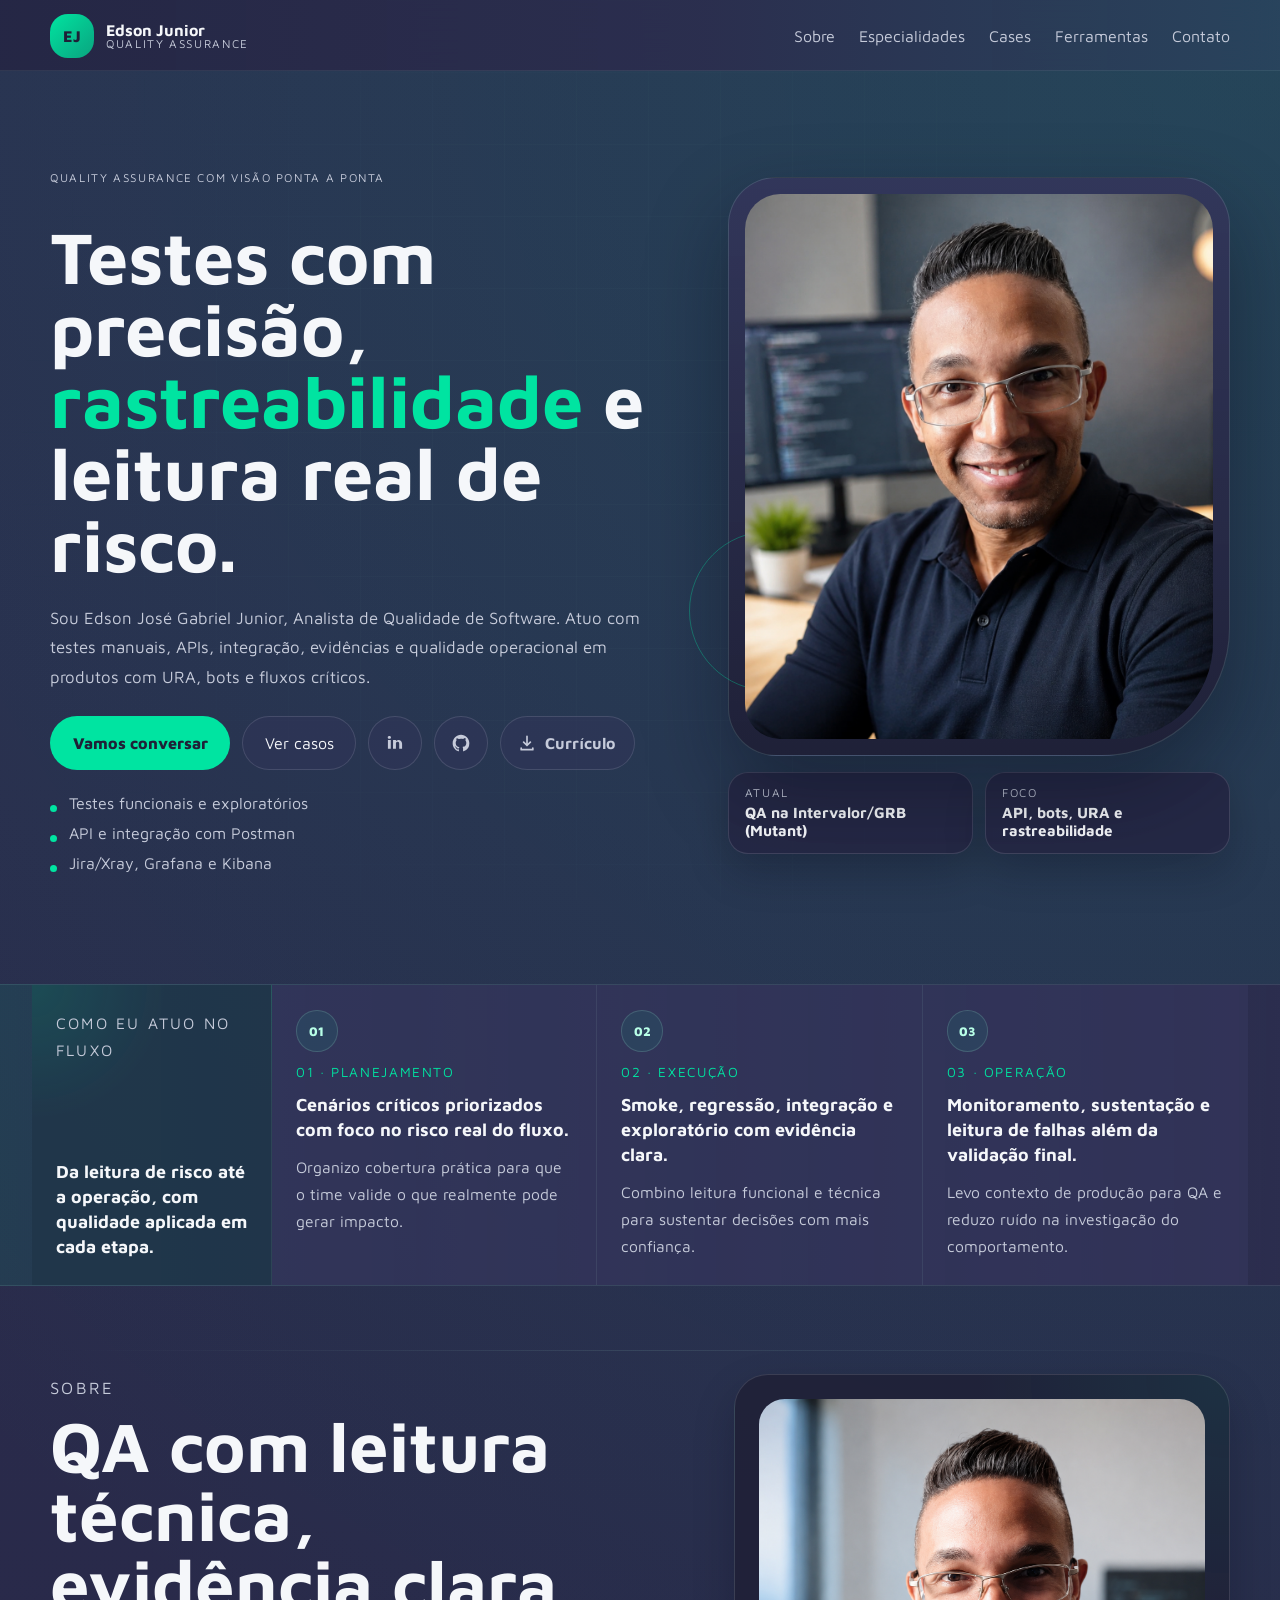
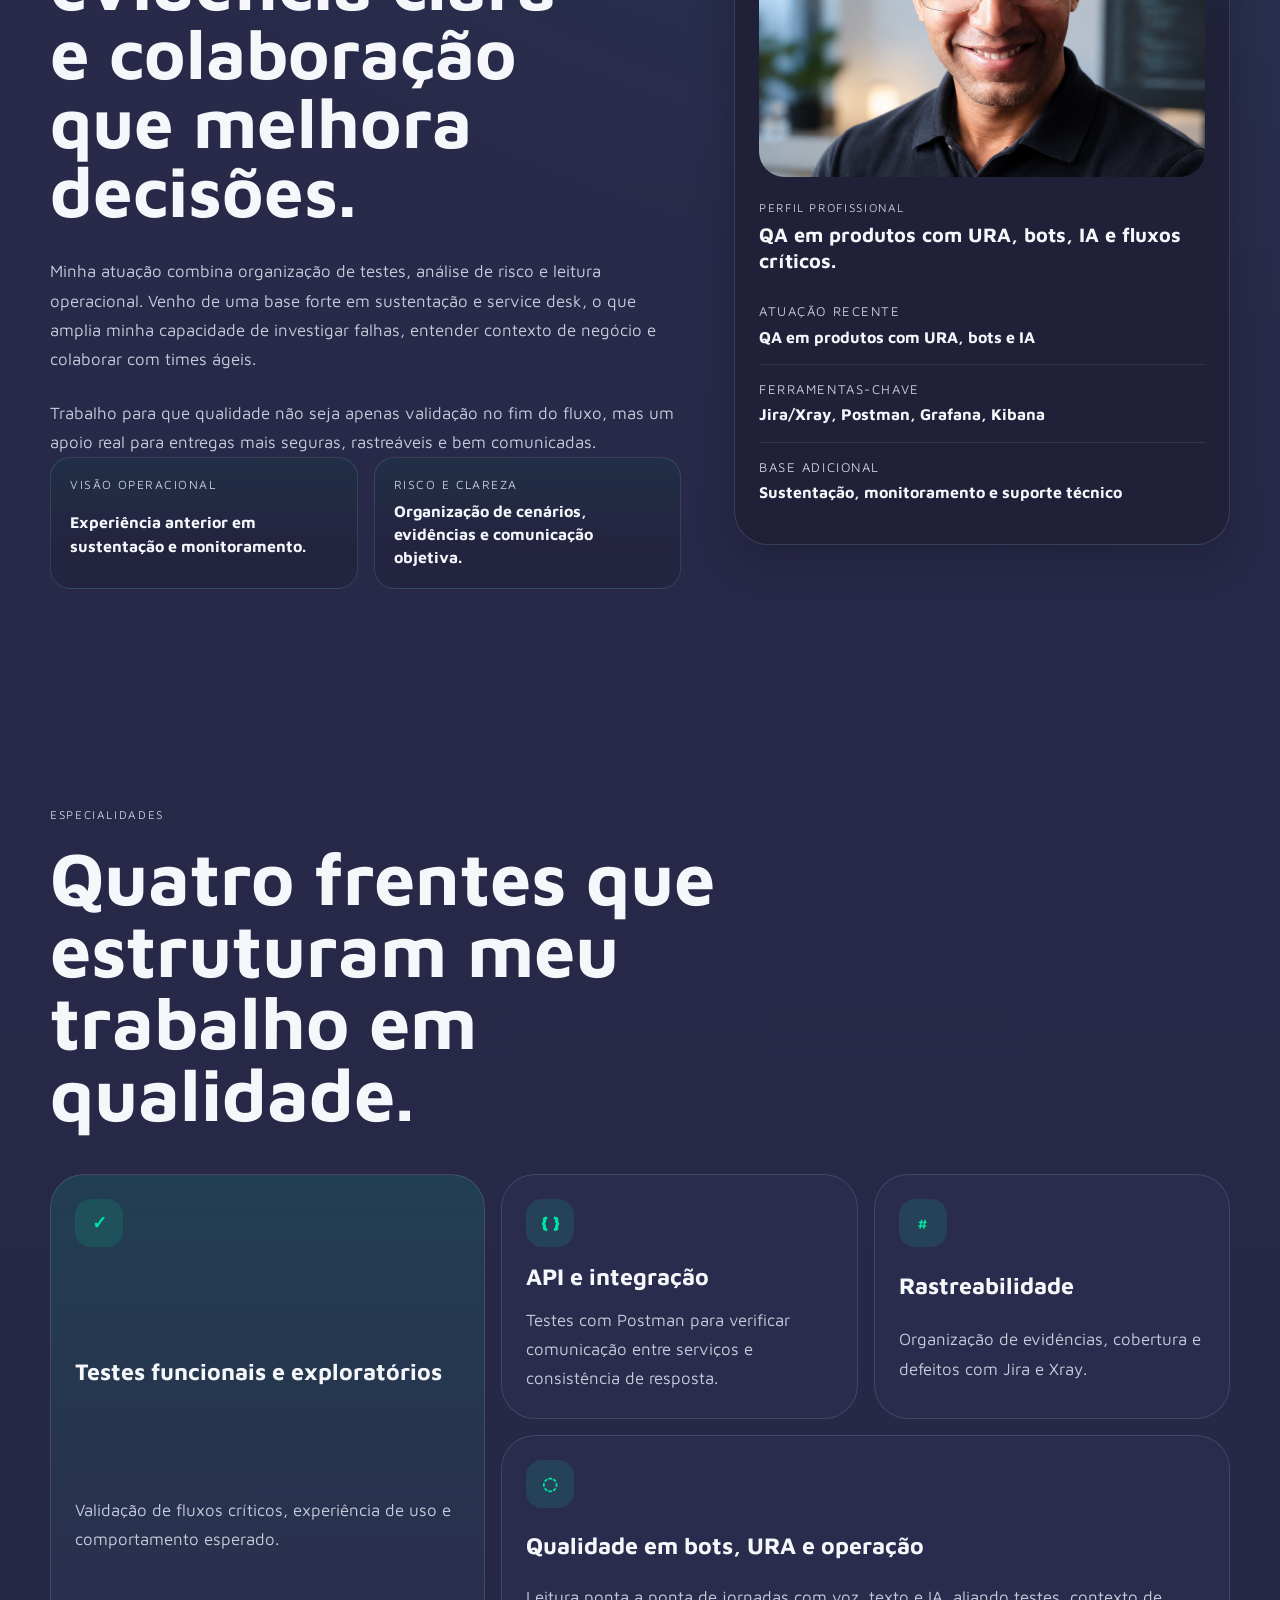
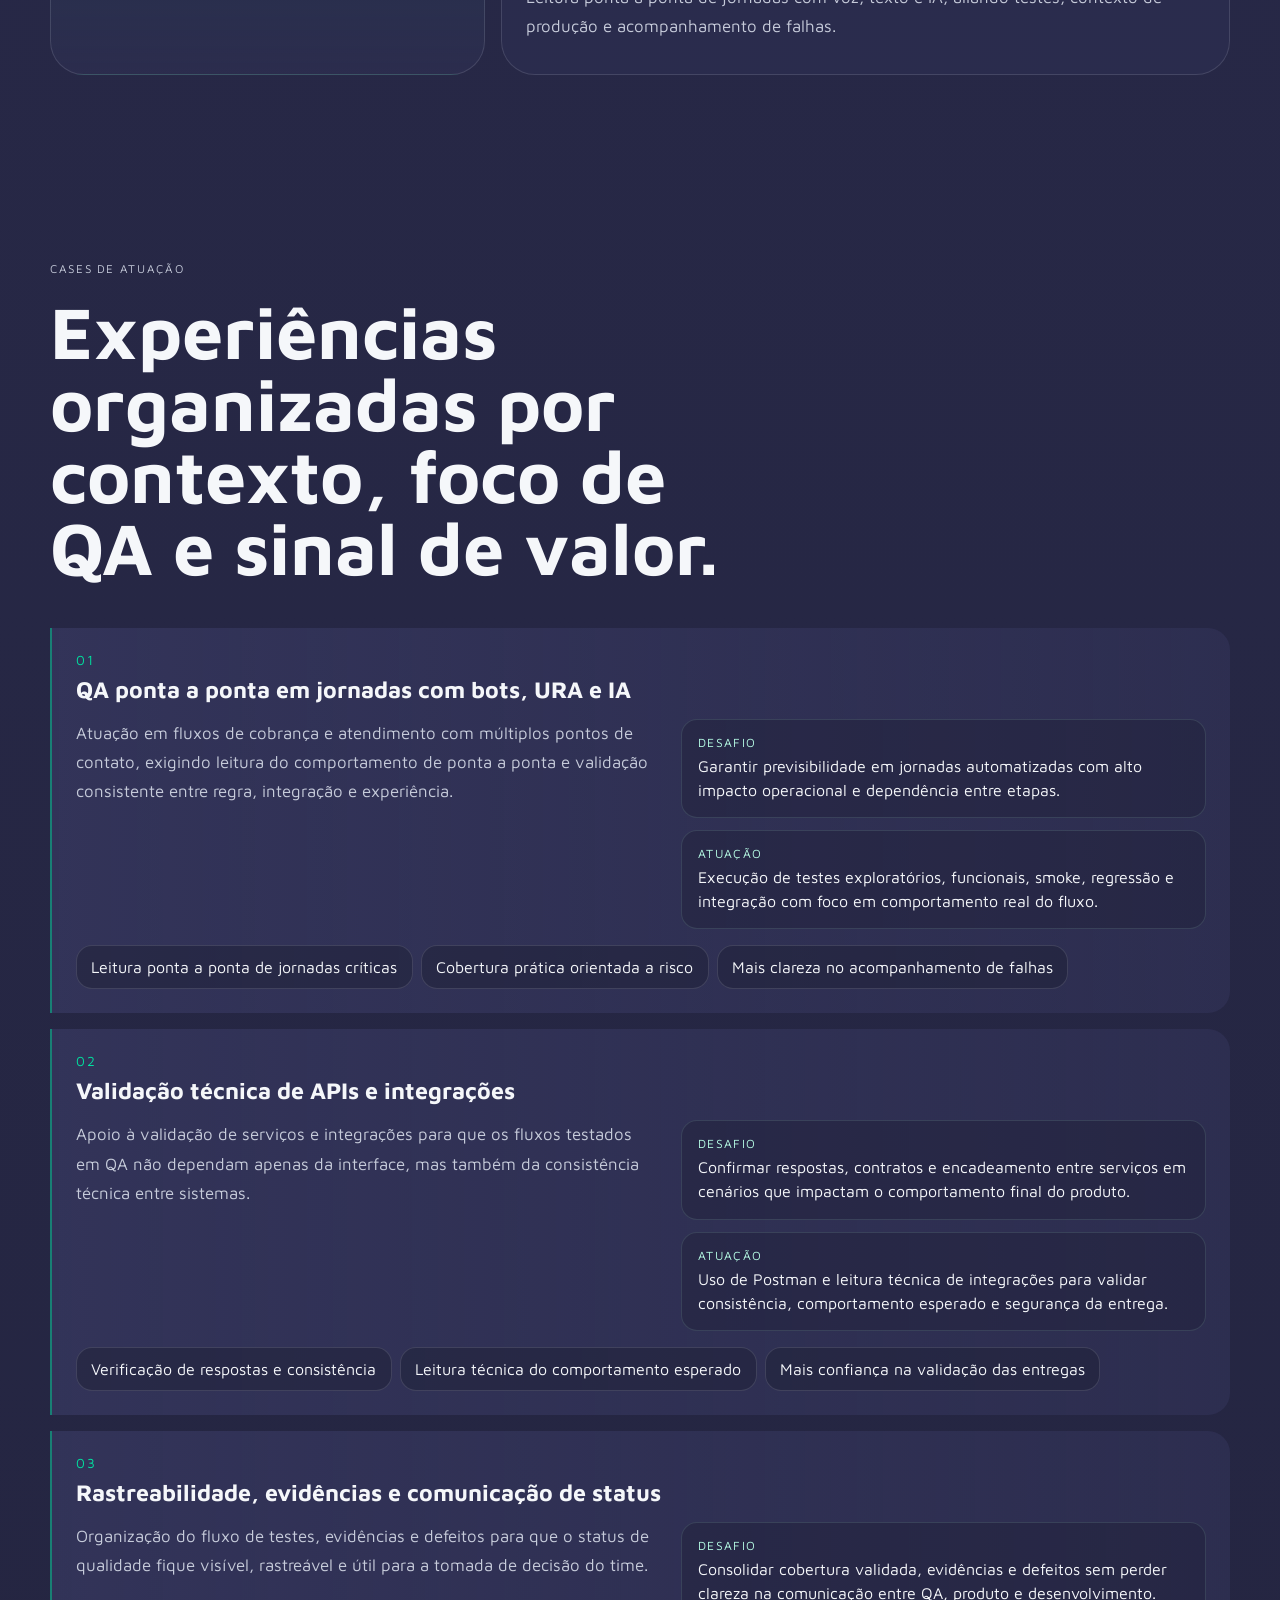
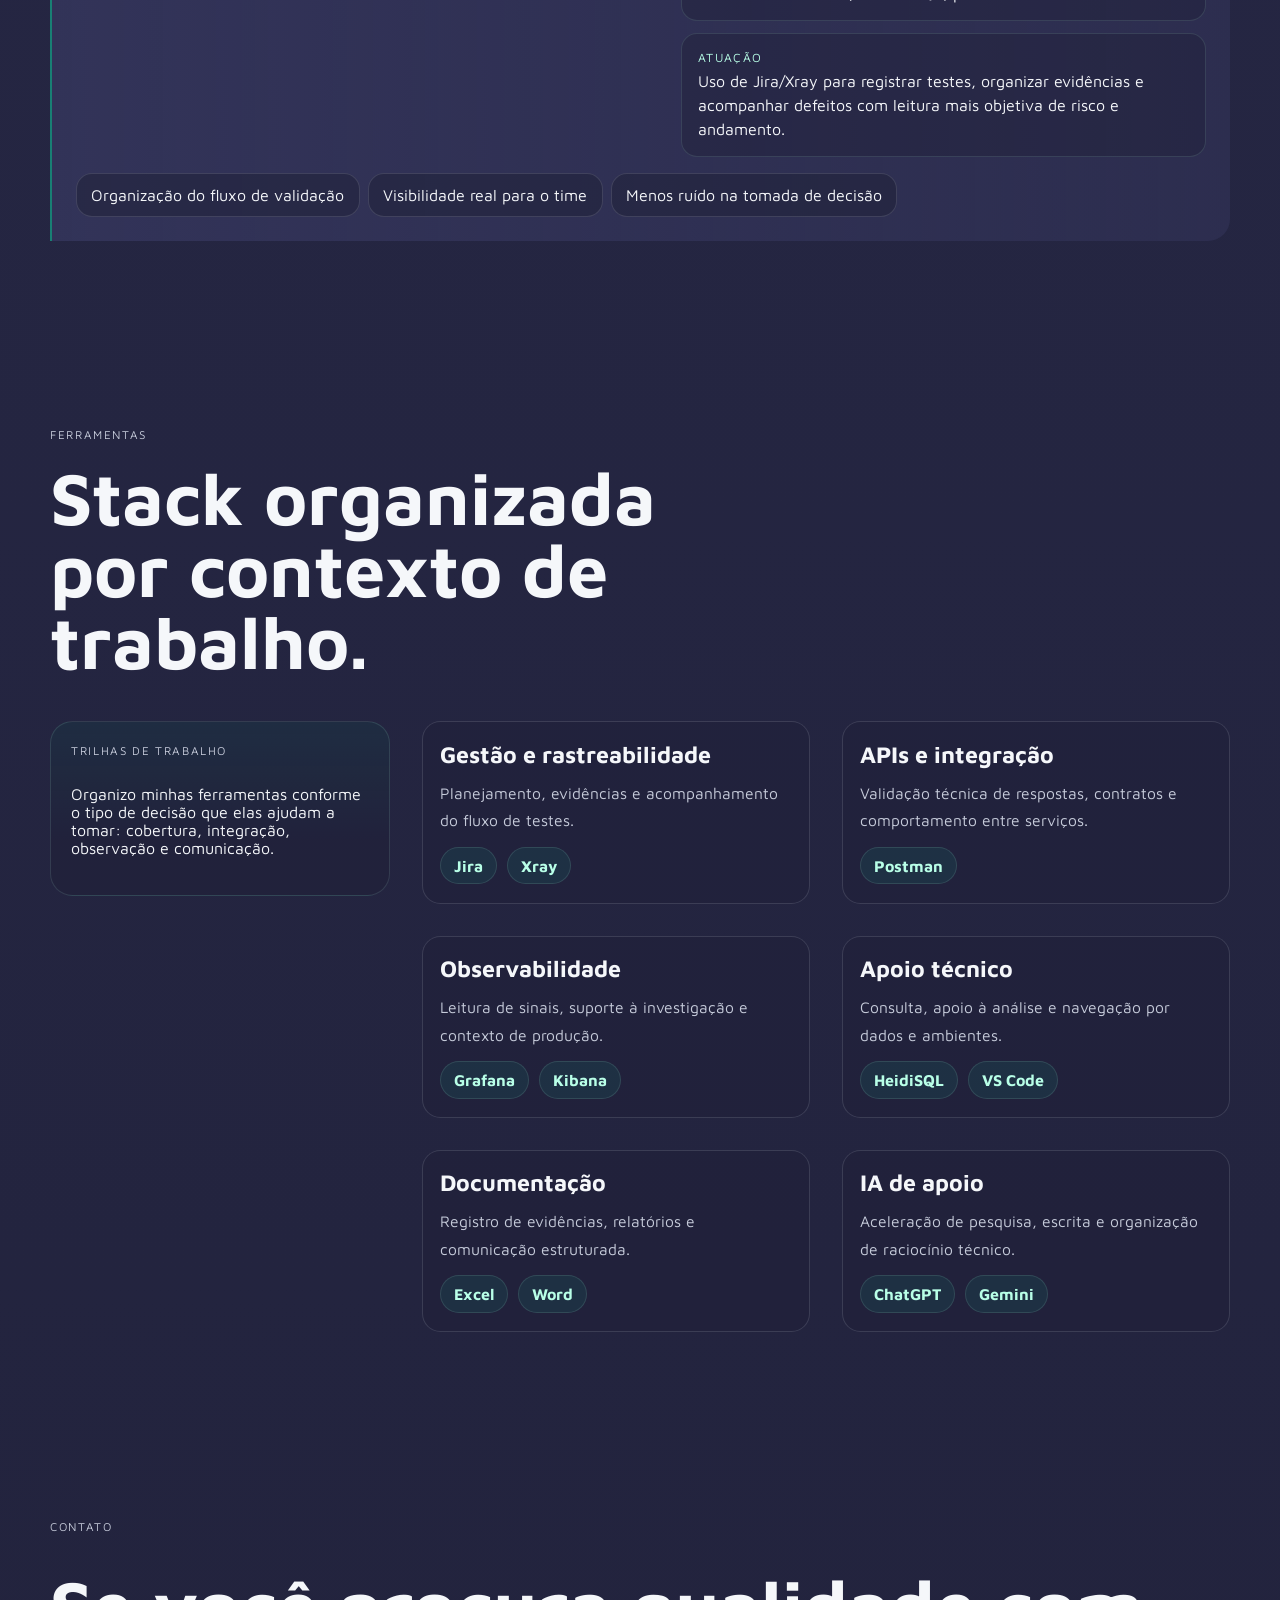
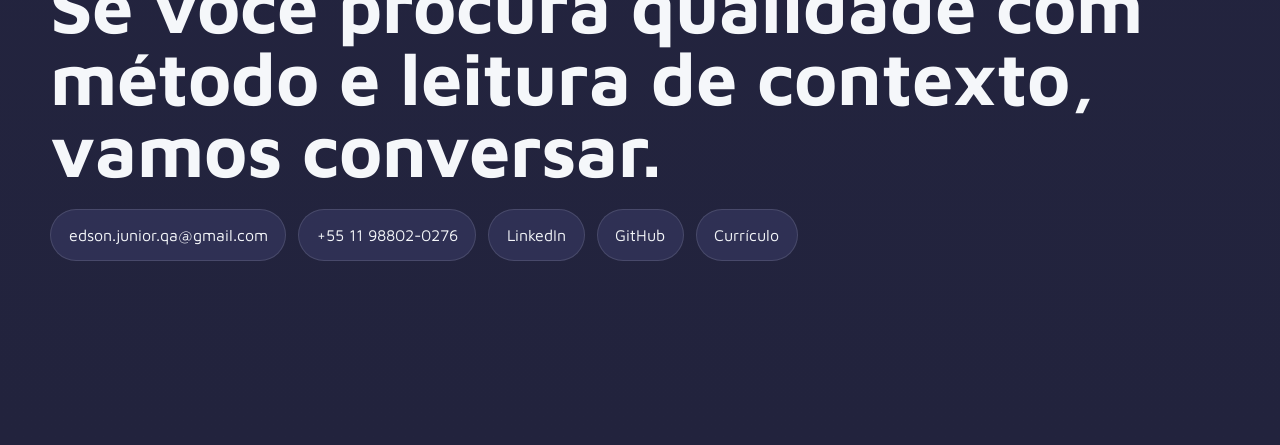
==== frontend/index.html @ 52fe44be "refactor(proof-strip): make workflow band full width" ====
<!DOCTYPE html>
<html lang="pt-BR">
  <head>
    <meta charset="UTF-8" />
    <meta name="viewport" content="width=device-width, initial-scale=1.0" />
    <meta
      name="description"
      content="Portfólio de Edson José Gabriel Junior, Analista de Qualidade de Software com foco em testes ponta a ponta, APIs, rastreabilidade e qualidade operacional."
    />
    <title>Edson Junior | QA Portfolio</title>
    <link rel="preconnect" href="https://fonts.googleapis.com" />
    <link rel="preconnect" href="https://fonts.gstatic.com" crossorigin />
    <link
      href="https://fonts.googleapis.com/css2?family=Maven+Pro:wght@400;500;600;700;800&display=swap"
      rel="stylesheet"
    />
    <link rel="stylesheet" href="./assets/styles/tokens.css" />
    <link rel="stylesheet" href="./assets/styles/base.css" />
    <link rel="stylesheet" href="./assets/styles/sections.css" />
    <script defer src="./assets/js/main.js"></script>
  </head>
  <body>
    <a class="skip-link" href="#main-content">Pular para o conteúdo</a>
    <div class="page-shell">
      <header class="site-header">
        <div class="site-header__inner">
          <a class="brand" href="#inicio" aria-label="Ir para o início">
            <span class="brand__mark">EJ</span>
            <span class="brand__text">
              <strong>Edson Junior</strong>
              <small>Quality Assurance</small>
            </span>
          </a>

          <button
            class="menu-toggle"
            type="button"
            aria-expanded="false"
            aria-controls="site-nav"
          >
            Menu
          </button>

          <nav class="site-nav" id="site-nav" aria-label="Principal">
            <a href="#sobre">Sobre</a>
            <a href="#especialidades">Especialidades</a>
            <a href="#cases">Cases</a>
            <a href="#ferramentas">Ferramentas</a>
            <a href="#contato">Contato</a>
          </nav>
        </div>
      </header>

      <main id="main-content" tabindex="-1">
        <section class="hero section" id="inicio">
          <div class="hero__copy reveal">
            <p class="eyebrow">Quality assurance com visão ponta a ponta</p>
            <h1>
              Testes com precisão,
              <span>rastreabilidade</span>
              e leitura real de risco.
            </h1>
            <p class="hero__summary">
              Sou Edson José Gabriel Junior, Analista de Qualidade de Software.
              Atuo com testes manuais, APIs, integração, evidências e qualidade
              operacional em produtos com URA, bots e fluxos críticos.
            </p>

            <div class="hero__actions">
              <a
                class="button button--primary"
                href="https://wa.me/5511988020276?text=Ol%C3%A1%2C%20Edson.%20Vi%20seu%20portf%C3%B3lio%20e%20gostaria%20de%20conversar."
                target="_blank"
                rel="noreferrer"
              >
                Vamos conversar
              </a>
              <a class="button button--ghost" href="#cases">Ver casos</a>
              <a
                class="icon-link"
                href="https://www.linkedin.com/in/edyjunior/"
                target="_blank"
                rel="noreferrer"
                aria-label="Abrir LinkedIn"
              >
                <svg viewBox="0 0 24 24" aria-hidden="true">
                  <path
                    d="M6.94 8.5V19H3.5V8.5h3.44Zm.23-3.25c0 1-.75 1.75-1.95 1.75h-.02c-1.15 0-1.9-.75-1.9-1.75 0-1.02.77-1.75 1.95-1.75s1.9.73 1.92 1.75ZM20.5 12.58V19h-3.44v-6.02c0-1.52-.54-2.55-1.9-2.55-1.04 0-1.66.7-1.93 1.38-.1.24-.12.58-.12.92V19H9.67s.05-9.34 0-10.5h3.44v1.49c.46-.7 1.28-1.69 3.12-1.69 2.28 0 4.27 1.49 4.27 4.68Z"
                    fill="currentColor"
                  />
                </svg>
              </a>
              <a
                class="icon-link"
                href="https://github.com/projetos-junior"
                target="_blank"
                rel="noreferrer"
                aria-label="Abrir GitHub"
              >
                <svg viewBox="0 0 24 24" aria-hidden="true">
                  <path
                    d="M12 2C6.48 2 2 6.59 2 12.26c0 4.53 2.87 8.38 6.84 9.73.5.1.68-.22.68-.49 0-.24-.01-1.03-.01-1.87-2.78.62-3.37-1.21-3.37-1.21-.45-1.2-1.11-1.52-1.11-1.52-.91-.64.07-.62.07-.62 1 .08 1.53 1.06 1.53 1.06.9 1.57 2.35 1.12 2.92.86.09-.67.35-1.12.64-1.38-2.22-.26-4.56-1.14-4.56-5.09 0-1.13.39-2.05 1.03-2.78-.1-.26-.45-1.31.1-2.73 0 0 .84-.28 2.75 1.06A9.3 9.3 0 0 1 12 6.84c.85 0 1.7.12 2.5.35 1.9-1.34 2.74-1.06 2.74-1.06.56 1.42.21 2.47.1 2.73.64.73 1.03 1.65 1.03 2.78 0 3.96-2.34 4.83-4.57 5.08.36.32.68.95.68 1.92 0 1.39-.01 2.5-.01 2.84 0 .27.18.59.69.49A10.05 10.05 0 0 0 22 12.26C22 6.59 17.52 2 12 2Z"
                    fill="currentColor"
                  />
                </svg>
              </a>
              <a
                class="icon-link icon-link--labelled"
                href="./assets/docs/cv-edson-junior-qa.pdf"
                download="cv-edson-junior-qa.pdf"
                aria-label="Baixar currículo em PDF"
              >
                <svg viewBox="0 0 24 24" aria-hidden="true">
                  <path
                    d="M12 3a1 1 0 0 1 1 1v8.59l2.3-2.29a1 1 0 1 1 1.4 1.41l-4 4a1 1 0 0 1-1.4 0l-4-4a1 1 0 1 1 1.4-1.41L11 12.59V4a1 1 0 0 1 1-1Zm-7 14a1 1 0 0 1 1 1v1h12v-1a1 1 0 1 1 2 0v2a1 1 0 0 1-1 1H5a1 1 0 0 1-1-1v-2a1 1 0 0 1 1-1Z"
                    fill="currentColor"
                  />
                </svg>
                <span>Currículo</span>
              </a>
            </div>

            <ul class="hero__signals" aria-label="Pontos fortes">
              <li>Testes funcionais e exploratórios</li>
              <li>API e integração com Postman</li>
              <li>Jira/Xray, Grafana e Kibana</li>
            </ul>
          </div>

          <div class="hero__visual reveal">
            <div class="portrait-frame">
              <div class="portrait-frame__halo"></div>
              <img
                src="./assets/images/foto2.png"
                alt="Foto de Edson Junior sorrindo, em ambiente profissional."
              />
            </div>

            <div class="hero__notes" aria-label="Contexto profissional">
              <div class="floating-note">
                <span class="note-label">Atual</span>
                <strong>QA na Intervalor/GRB (Mutant)</strong>
              </div>

              <div class="floating-note">
                <span class="note-label">Foco</span>
                <strong>API, bots, URA e rastreabilidade</strong>
              </div>
            </div>
          </div>
        </section>

        <section class="proof-strip section reveal" aria-label="Destaques rápidos">
          <div class="proof-strip__intro">
            <p class="eyebrow">Como eu atuo no fluxo</p>
            <strong>Da leitura de risco até a operação, com qualidade aplicada em cada etapa.</strong>
          </div>
          <article>
            <div class="proof-strip__badge" aria-hidden="true">01</div>
            <span>01 · Planejamento</span>
            <strong>Cenários críticos priorizados com foco no risco real do fluxo.</strong>
            <p>Organizo cobertura prática para que o time valide o que realmente pode gerar impacto.</p>
          </article>
          <article>
            <div class="proof-strip__badge" aria-hidden="true">02</div>
            <span>02 · Execução</span>
            <strong>Smoke, regressão, integração e exploratório com evidência clara.</strong>
            <p>Combino leitura funcional e técnica para sustentar decisões com mais confiança.</p>
          </article>
          <article>
            <div class="proof-strip__badge" aria-hidden="true">03</div>
            <span>03 · Operação</span>
            <strong>Monitoramento, sustentação e leitura de falhas além da validação final.</strong>
            <p>Levo contexto de produção para QA e reduzo ruído na investigação do comportamento.</p>
          </article>
        </section>

        <section class="about section" id="sobre">
          <div class="about__grid">
            <div class="section-heading about__heading reveal">
              <p class="eyebrow">Sobre</p>
              <h2>QA com leitura técnica, evidência clara e colaboração que melhora decisões.</h2>
            </div>

            <div class="about__content reveal">
              <article class="about__story">
                <p>
                  Minha atuação combina organização de testes, análise de risco
                  e leitura operacional. Venho de uma base forte em sustentação
                  e service desk, o que amplia minha capacidade de investigar
                  falhas, entender contexto de negócio e colaborar com times
                  ágeis.
                </p>
                <p>
                  Trabalho para que qualidade não seja apenas validação no fim
                  do fluxo, mas um apoio real para entregas mais seguras,
                  rastreáveis e bem comunicadas.
                </p>
              </article>

              <div class="about__highlights" aria-label="Diferenciais">
                <article>
                  <span>Visão operacional</span>
                  <strong>Experiência anterior em sustentação e monitoramento.</strong>
                </article>
                <article>
                  <span>Risco e clareza</span>
                  <strong>Organização de cenários, evidências e comunicação objetiva.</strong>
                </article>
              </div>
            </div>

            <aside class="about__panel reveal">
              <img
                src="./assets/images/foto1.png"
                alt="Retrato alternativo de Edson Junior em ambiente corporativo."
              />
              <div class="about__panel-intro">
                <span class="eyebrow">Perfil profissional</span>
                <strong>QA em produtos com URA, bots, IA e fluxos críticos.</strong>
              </div>
              <dl>
                <div>
                  <dt>Atuação recente</dt>
                  <dd>QA em produtos com URA, bots e IA</dd>
                </div>
                <div>
                  <dt>Ferramentas-chave</dt>
                  <dd>Jira/Xray, Postman, Grafana, Kibana</dd>
                </div>
                <div>
                  <dt>Base adicional</dt>
                  <dd>Sustentação, monitoramento e suporte técnico</dd>
                </div>
              </dl>
            </aside>
          </div>
        </section>

        <section class="specialties section" id="especialidades">
          <div class="section-heading reveal">
            <p class="eyebrow">Especialidades</p>
            <h2>Quatro frentes que estruturam meu trabalho em qualidade.</h2>
          </div>

          <div class="specialties__grid">
            <article class="specialty specialty--tall reveal">
              <div class="icon-badge" aria-hidden="true">✓</div>
              <h3>Testes funcionais e exploratórios</h3>
              <p>Validação de fluxos críticos, experiência de uso e comportamento esperado.</p>
            </article>

            <article class="specialty reveal">
              <div class="icon-badge" aria-hidden="true">{ }</div>
              <h3>API e integração</h3>
              <p>Testes com Postman para verificar comunicação entre serviços e consistência de resposta.</p>
            </article>

            <article class="specialty reveal">
              <div class="icon-badge" aria-hidden="true">#</div>
              <h3>Rastreabilidade</h3>
              <p>Organização de evidências, cobertura e defeitos com Jira e Xray.</p>
            </article>

            <article class="specialty specialty--wide reveal">
              <div class="icon-badge" aria-hidden="true">◌</div>
              <h3>Qualidade em bots, URA e operação</h3>
              <p>
                Leitura ponta a ponta de jornadas com voz, texto e IA, aliando
                testes, contexto de produção e acompanhamento de falhas.
              </p>
            </article>
          </div>
        </section>

        <section class="cases section" id="cases">
          <div class="section-heading reveal">
            <p class="eyebrow">Cases de atuação</p>
            <h2>Experiências organizadas por contexto, foco de QA e sinal de valor.</h2>
          </div>

          <div class="case-list">
            <article class="case-card reveal">
              <header>
                <span class="case-index">01</span>
                <h3>QA ponta a ponta em jornadas com bots, URA e IA</h3>
              </header>
              <div class="case-card__body">
                <p>
                  Atuação em fluxos de cobrança e atendimento com múltiplos pontos
                  de contato, exigindo leitura do comportamento de ponta a ponta
                  e validação consistente entre regra, integração e experiência.
                </p>
                <dl class="case-card__details">
                  <div>
                    <dt>Desafio</dt>
                    <dd>Garantir previsibilidade em jornadas automatizadas com alto impacto operacional e dependência entre etapas.</dd>
                  </div>
                  <div>
                    <dt>Atuação</dt>
                    <dd>Execução de testes exploratórios, funcionais, smoke, regressão e integração com foco em comportamento real do fluxo.</dd>
                  </div>
                </dl>
              </div>
              <ul>
                <li>Leitura ponta a ponta de jornadas críticas</li>
                <li>Cobertura prática orientada a risco</li>
                <li>Mais clareza no acompanhamento de falhas</li>
              </ul>
            </article>

            <article class="case-card reveal">
              <header>
                <span class="case-index">02</span>
                <h3>Validação técnica de APIs e integrações</h3>
              </header>
              <div class="case-card__body">
                <p>
                  Apoio à validação de serviços e integrações para que os fluxos
                  testados em QA não dependam apenas da interface, mas também da
                  consistência técnica entre sistemas.
                </p>
                <dl class="case-card__details">
                  <div>
                    <dt>Desafio</dt>
                    <dd>Confirmar respostas, contratos e encadeamento entre serviços em cenários que impactam o comportamento final do produto.</dd>
                  </div>
                  <div>
                    <dt>Atuação</dt>
                    <dd>Uso de Postman e leitura técnica de integrações para validar consistência, comportamento esperado e segurança da entrega.</dd>
                  </div>
                </dl>
              </div>
              <ul>
                <li>Verificação de respostas e consistência</li>
                <li>Leitura técnica do comportamento esperado</li>
                <li>Mais confiança na validação das entregas</li>
              </ul>
            </article>

            <article class="case-card reveal">
              <header>
                <span class="case-index">03</span>
                <h3>Rastreabilidade, evidências e comunicação de status</h3>
              </header>
              <div class="case-card__body">
                <p>
                  Organização do fluxo de testes, evidências e defeitos para que
                  o status de qualidade fique visível, rastreável e útil para a
                  tomada de decisão do time.
                </p>
                <dl class="case-card__details">
                  <div>
                    <dt>Desafio</dt>
                    <dd>Consolidar cobertura validada, evidências e defeitos sem perder clareza na comunicação entre QA, produto e desenvolvimento.</dd>
                  </div>
                  <div>
                    <dt>Atuação</dt>
                    <dd>Uso de Jira/Xray para registrar testes, organizar evidências e acompanhar defeitos com leitura mais objetiva de risco e andamento.</dd>
                  </div>
                </dl>
              </div>
              <ul>
                <li>Organização do fluxo de validação</li>
                <li>Visibilidade real para o time</li>
                <li>Menos ruído na tomada de decisão</li>
              </ul>
            </article>
          </div>
        </section>

        <section class="toolkit section" id="ferramentas">
          <div class="section-heading reveal">
            <p class="eyebrow">Ferramentas</p>
            <h2>Stack organizada por contexto de trabalho.</h2>
          </div>

          <div class="toolkit__layout reveal">
            <article class="toolkit__intro">
              <span class="eyebrow">Trilhas de trabalho</span>
              <p>
                Organizo minhas ferramentas conforme o tipo de decisão que elas
                ajudam a tomar: cobertura, integração, observação e comunicação.
              </p>
            </article>

            <div class="toolkit__grid">
              <article>
                <h3>Gestão e rastreabilidade</h3>
                <p>Planejamento, evidências e acompanhamento do fluxo de testes.</p>
                <ul>
                  <li>Jira</li>
                  <li>Xray</li>
                </ul>
              </article>
              <article>
                <h3>APIs e integração</h3>
                <p>Validação técnica de respostas, contratos e comportamento entre serviços.</p>
                <ul>
                  <li>Postman</li>
                </ul>
              </article>
              <article>
                <h3>Observabilidade</h3>
                <p>Leitura de sinais, suporte à investigação e contexto de produção.</p>
                <ul>
                  <li>Grafana</li>
                  <li>Kibana</li>
                </ul>
              </article>
              <article>
                <h3>Apoio técnico</h3>
                <p>Consulta, apoio à análise e navegação por dados e ambientes.</p>
                <ul>
                  <li>HeidiSQL</li>
                  <li>VS Code</li>
                </ul>
              </article>
              <article>
                <h3>Documentação</h3>
                <p>Registro de evidências, relatórios e comunicação estruturada.</p>
                <ul>
                  <li>Excel</li>
                  <li>Word</li>
                </ul>
              </article>
              <article>
                <h3>IA de apoio</h3>
                <p>Aceleração de pesquisa, escrita e organização de raciocínio técnico.</p>
                <ul>
                  <li>ChatGPT</li>
                  <li>Gemini</li>
                </ul>
              </article>
            </div>
          </div>
        </section>

        <section class="contact section" id="contato">
          <div class="contact__intro reveal">
            <p class="eyebrow">Contato</p>
            <h2>Se você procura qualidade com método e leitura de contexto, vamos conversar.</h2>
          </div>

          <div class="contact__panel reveal">
            <a href="mailto:edson.junior.qa@gmail.com">edson.junior.qa@gmail.com</a>
            <a href="tel:+5511988020276">+55 11 98802-0276</a>
            <a href="https://www.linkedin.com/in/edyjunior/" target="_blank" rel="noreferrer">LinkedIn</a>
            <a href="https://github.com/projetos-junior" target="_blank" rel="noreferrer">GitHub</a>
            <a href="./assets/docs/cv-edson-junior-qa.pdf" download="cv-edson-junior-qa.pdf">Currículo</a>
          </div>
        </section>
      </main>
    </div>
  </body>
</html>
---- frontend/assets/styles/tokens.css ----
:root {
  color-scheme: dark;
  --bg: #252644;
  --surface: #34355b;
  --surface-2: #2c2d4e;
  --surface-3: #1f2037;
  --border: rgba(198, 203, 218, 0.16);
  --text: #f5f7fa;
  --text-soft: #c6cbda;
  --primary: #00e4a1;
  --primary-deep: #00d495;
  --primary-soft: #b8ffe7;
  --warning: #ffbe00;
  --error: #ff316d;
  --shadow-soft: 0 18px 40px rgba(8, 10, 23, 0.22);
  --shadow-strong: 0 34px 80px rgba(8, 10, 23, 0.38);
  --radius-sm: 12px;
  --radius-md: 22px;
  --radius-lg: 34px;
  --radius-pill: 999px;
  --space-1: 0.25rem;
  --space-2: 0.5rem;
  --space-3: 0.75rem;
  --space-4: 1rem;
  --space-5: 1.5rem;
  --space-6: 2rem;
  --space-7: 3rem;
  --space-8: 4.5rem;
  --space-9: 6rem;
  --container: min(1180px, calc(100vw - 2rem));
  --font-body: "Maven Pro", sans-serif;
  --transition: 220ms ease;
}
---- frontend/assets/styles/base.css ----
*,
*::before,
*::after {
  box-sizing: border-box;
}

html {
  scroll-behavior: smooth;
}

body {
  margin: 0;
  min-height: 100vh;
  font-family: var(--font-body);
  background:
    radial-gradient(circle at top right, rgba(0, 228, 161, 0.14), transparent 28%),
    linear-gradient(180deg, #2b2c4e 0%, #22233d 100%);
  color: var(--text);
}

body::before {
  content: "";
  position: fixed;
  inset: 0;
  background-image:
    linear-gradient(rgba(184, 255, 231, 0.06) 1px, transparent 1px),
    linear-gradient(90deg, rgba(184, 255, 231, 0.06) 1px, transparent 1px);
  background-size: 72px 72px;
  mask-image: radial-gradient(circle at center, black 35%, transparent 88%);
  pointer-events: none;
  opacity: 0.35;
}

img {
  display: block;
  max-width: 100%;
}

a {
  color: inherit;
  text-decoration: none;
}

:focus-visible {
  outline: 2px solid var(--primary-soft);
  outline-offset: 3px;
}

button,
input,
textarea {
  font: inherit;
}

.page-shell {
  width: var(--container);
  margin: 0 auto;
  padding-bottom: var(--space-9);
}

.skip-link {
  position: absolute;
  left: 1rem;
  top: -3.5rem;
  z-index: 40;
  padding: 0.85rem 1.1rem;
  border-radius: var(--radius-pill);
  background: var(--primary);
  color: var(--surface-3);
  font-weight: 800;
  transition: top var(--transition);
}

.skip-link:focus {
  top: 1rem;
}

.section {
  padding: clamp(4rem, 7vw, 5.5rem) 0;
}

.site-header {
  position: sticky;
  top: 0;
  z-index: 20;
  width: 100vw;
  margin-left: calc(50% - 50vw);
  padding: 0.85rem 1.5rem;
  backdrop-filter: blur(18px);
}

.site-header::before {
  content: "";
  position: absolute;
  inset: 0;
  background:
    linear-gradient(90deg, rgba(37, 38, 68, 0.94), rgba(44, 45, 78, 0.9) 55%, rgba(41, 68, 93, 0.92));
  border-bottom: 1px solid rgba(184, 255, 231, 0.08);
  z-index: -1;
}

.site-header__inner {
  width: min(1180px, calc(100vw - 2rem));
  margin: 0 auto;
  display: flex;
  align-items: center;
  justify-content: space-between;
  gap: var(--space-4);
}

.brand {
  display: flex;
  align-items: center;
  gap: var(--space-3);
}

.brand__mark {
  display: grid;
  place-items: center;
  width: 2.75rem;
  height: 2.75rem;
  border-radius: 18px;
  background: linear-gradient(135deg, var(--primary), rgba(0, 212, 149, 0.72));
  color: var(--surface-3);
  font-weight: 800;
}

.brand__text {
  display: flex;
  flex-direction: column;
  line-height: 1;
}

.brand__text strong {
  font-size: 1rem;
}

.brand__text small,
.eyebrow,
.note-label {
  color: var(--text-soft);
  letter-spacing: 0.14em;
  text-transform: uppercase;
  font-size: 0.73rem;
}

.site-nav {
  display: flex;
  align-items: center;
  gap: var(--space-5);
}

.site-nav a {
  position: relative;
  color: var(--text-soft);
  transition: color var(--transition);
}

.site-nav a::after {
  content: "";
  position: absolute;
  left: 0;
  bottom: -0.45rem;
  width: 100%;
  height: 2px;
  background: var(--primary);
  transform: scaleX(0);
  transform-origin: left;
  transition: transform var(--transition);
}

.site-nav a:hover,
.site-nav a.is-active {
  color: var(--text);
}

.site-nav a:hover::after,
.site-nav a.is-active::after {
  transform: scaleX(1);
}

.site-nav a:focus-visible::after {
  transform: scaleX(1);
}

.menu-toggle {
  display: none;
  border: 1px solid var(--border);
  border-radius: var(--radius-pill);
  padding: 0.75rem 1rem;
  background: rgba(52, 53, 91, 0.9);
  color: var(--text);
}

.section-heading {
  display: grid;
  gap: var(--space-2);
  max-width: 44rem;
  margin-bottom: clamp(1.75rem, 4vw, 2.75rem);
}

.section-heading h2,
.hero h1,
.contact__intro h2 {
  margin: 0;
  line-height: 0.98;
  font-size: clamp(2.2rem, 7vw, 4.6rem);
}

.hero h1 span {
  color: var(--primary);
}

.button {
  display: inline-flex;
  align-items: center;
  justify-content: center;
  min-height: 3.35rem;
  padding: 0 1.35rem;
  border-radius: var(--radius-pill);
  border: 1px solid transparent;
  transition:
    transform var(--transition),
    background var(--transition),
    border-color var(--transition);
}

.button:hover {
  transform: translateY(-2px);
}

.button:focus-visible,
.icon-link:focus-visible,
.menu-toggle:focus-visible,
.contact__panel a:focus-visible {
  box-shadow: 0 0 0 4px rgba(184, 255, 231, 0.2);
}

.button--primary {
  background: var(--primary);
  color: var(--surface-3);
  font-weight: 800;
}

.button--ghost {
  border-color: var(--border);
  color: var(--text);
  background: rgba(52, 53, 91, 0.48);
}

.icon-link {
  display: inline-grid;
  place-items: center;
  width: 3.35rem;
  height: 3.35rem;
  border: 1px solid var(--border);
  border-radius: 50%;
  background: rgba(52, 53, 91, 0.48);
  color: var(--text-soft);
  transition:
    transform var(--transition),
    border-color var(--transition),
    color var(--transition),
    background var(--transition);
}

.icon-link:hover {
  transform: translateY(-2px);
  color: var(--text);
  border-color: rgba(0, 228, 161, 0.4);
  background: rgba(0, 228, 161, 0.12);
}

.icon-link svg {
  width: 1.25rem;
  height: 1.25rem;
}

.icon-link--labelled {
  width: auto;
  padding-inline: 1rem 1.15rem;
  grid-auto-flow: column;
  gap: 0.55rem;
  border-radius: var(--radius-pill);
}

.icon-link--labelled span {
  font-weight: 700;
  white-space: nowrap;
}

.icon-badge {
  display: inline-grid;
  place-items: center;
  width: 3rem;
  height: 3rem;
  border-radius: 1rem;
  background: rgba(0, 228, 161, 0.12);
  color: var(--primary);
  font-weight: 800;
  font-size: 1.1rem;
}

.reveal {
  opacity: 0;
  transform: translateY(24px);
  transition:
    opacity 420ms ease,
    transform 420ms ease;
}

.reveal.is-visible {
  opacity: 1;
  transform: translateY(0);
}

@media (max-width: 860px) {
  .site-header {
    padding-inline: 1rem;
  }

  .menu-toggle {
    display: inline-flex;
  }

  .site-nav {
    position: absolute;
    top: calc(100% + 0.65rem);
    right: 1rem;
    left: 1rem;
    display: none;
    flex-direction: column;
    align-items: flex-start;
    gap: 1rem;
    padding: 1rem;
    border: 1px solid var(--border);
    border-radius: 1.5rem;
    background: rgba(44, 45, 78, 0.97);
    box-shadow: var(--shadow-soft);
  }

  .site-nav.is-open {
    display: flex;
  }
}

@media (prefers-reduced-motion: reduce) {
  html {
    scroll-behavior: auto;
  }

  .reveal {
    opacity: 1;
    transform: none;
    transition: none;
  }
}
---- frontend/assets/styles/sections.css ----
.hero {
  display: grid;
  grid-template-columns: 1.1fr 0.9fr;
  gap: clamp(2.5rem, 5vw, 4.5rem);
  align-items: center;
  min-height: calc(100vh - 6.25rem);
}

.hero__copy,
.hero__visual,
.about__story,
.about__panel,
.contact__intro {
  display: grid;
  gap: var(--space-5);
}

.hero__summary,
.about p,
.case-card p,
.specialty p,
.toolkit__grid p {
  margin: 0;
  color: var(--text-soft);
  font-size: 1.05rem;
  line-height: 1.75;
}

.hero__actions,
.contact__panel {
  display: flex;
  flex-wrap: wrap;
  gap: var(--space-3);
}

.hero__signals {
  display: grid;
  gap: var(--space-3);
  padding: 0;
  margin: 0;
  list-style: none;
}

.hero__signals li {
  position: relative;
  padding-left: 1.2rem;
  color: var(--text-soft);
}

.hero__signals li::before {
  content: "";
  position: absolute;
  left: 0;
  top: 0.7rem;
  width: 0.45rem;
  height: 0.45rem;
  border-radius: 50%;
  background: var(--primary);
}

.hero__visual {
  position: relative;
  display: grid;
  gap: var(--space-4);
  justify-items: end;
}

.hero__copy {
  max-width: 39rem;
}

.portrait-frame {
  position: relative;
  width: min(32rem, 100%);
  padding: 1rem;
  border: 1px solid rgba(184, 255, 231, 0.14);
  border-radius: 3rem 3rem 8rem 3rem;
  background: linear-gradient(180deg, rgba(52, 53, 91, 0.86), rgba(31, 32, 55, 0.96));
  box-shadow: var(--shadow-strong);
}

.portrait-frame::before {
  content: "";
  position: absolute;
  inset: 1rem;
  border-radius: 2.5rem 2.5rem 7rem 2.5rem;
  background:
    linear-gradient(135deg, rgba(0, 228, 161, 0.14), transparent 50%),
    rgba(255, 255, 255, 0.02);
}

.portrait-frame__halo {
  position: absolute;
  inset: auto auto 4rem -2.5rem;
  width: 10rem;
  height: 10rem;
  border: 1px solid rgba(0, 228, 161, 0.32);
  border-radius: 50%;
}

.portrait-frame img {
  position: relative;
  z-index: 1;
  width: 100%;
  aspect-ratio: 0.86;
  object-fit: cover;
  border-radius: 2.2rem 2.2rem 6rem 2.2rem;
}

.floating-note {
  display: grid;
  gap: var(--space-1);
  max-width: 16rem;
  padding: 0.85rem 1rem;
  border: 1px solid var(--border);
  border-radius: 1.25rem;
  background: rgba(37, 38, 68, 0.88);
  box-shadow: var(--shadow-soft);
}

.floating-note strong {
  font-size: 0.95rem;
}

.hero__notes {
  display: grid;
  grid-template-columns: repeat(2, minmax(0, 1fr));
  gap: var(--space-3);
  width: min(32rem, 100%);
}

.proof-strip {
  display: grid;
  grid-template-columns: minmax(15rem, 0.72fr) repeat(3, minmax(0, 1fr));
  gap: 0;
  width: 100vw;
  margin-left: calc(50% - 50vw);
  padding: 0 clamp(1rem, 3vw, 2rem);
  border-top: 1px solid rgba(184, 255, 231, 0.1);
  border-bottom: 1px solid rgba(184, 255, 231, 0.1);
  background:
    linear-gradient(90deg, rgba(22, 113, 103, 0.24), rgba(42, 58, 86, 0.28) 28%, rgba(44, 45, 78, 0.94));
  margin-top: clamp(0.75rem, 2vw, 1.5rem);
  align-items: stretch;
}

.proof-strip__intro,
.proof-strip article {
  min-height: 100%;
  padding: 1.6rem 1.5rem;
  border-right: 1px solid rgba(184, 255, 231, 0.08);
}

.proof-strip__intro {
  display: grid;
  align-content: space-between;
  gap: var(--space-4);
  background:
    radial-gradient(circle at top left, rgba(0, 228, 161, 0.12), transparent 35%),
    rgba(31, 54, 73, 0.84);
}

.proof-strip__intro strong {
  font-size: clamp(1.1rem, 2vw, 1.45rem);
  line-height: 1.4;
}

.proof-strip article {
  display: grid;
  align-content: start;
  gap: var(--space-3);
  background: rgba(52, 53, 91, 0.76);
}

.proof-strip article:last-child {
  border-right: 0;
}

.proof-strip__badge {
  display: inline-grid;
  place-items: center;
  width: 2.6rem;
  height: 2.6rem;
  border-radius: 50%;
  border: 1px solid rgba(184, 255, 231, 0.16);
  background: rgba(0, 228, 161, 0.08);
  color: var(--primary-soft);
  font-size: 0.8rem;
  font-weight: 800;
}

.proof-strip span,
.case-index {
  color: var(--primary);
  font-size: 0.85rem;
  letter-spacing: 0.12em;
  text-transform: uppercase;
}

.proof-strip strong {
  line-height: 1.4;
  font-size: 1.12rem;
}

.proof-strip p {
  margin: 0;
  color: var(--text-soft);
  line-height: 1.7;
  font-size: 0.98rem;
}

.about__grid,
.toolkit__grid {
  display: grid;
  grid-template-columns: 1.1fr 0.9fr;
  gap: var(--space-6);
  align-items: start;
}

.about {
  position: relative;
}

.about::before {
  content: "";
  position: absolute;
  inset: 4rem 0 auto;
  height: 1px;
  background: linear-gradient(90deg, transparent, rgba(184, 255, 231, 0.1), transparent);
  pointer-events: none;
}

.about__content {
  gap: var(--space-5);
  max-width: 42rem;
}

.about__heading {
  grid-column: 1;
  grid-row: 1;
  max-width: 38rem;
  margin-bottom: 0;
  align-self: end;
}

.about__heading h2 {
  font-size: clamp(2.25rem, 5.8vw, 4.4rem);
  max-width: 12ch;
}

.about__story {
  grid-column: 1;
  grid-row: 2;
  max-width: 42rem;
}

.about__highlights {
  grid-column: 1;
  grid-row: 3;
  display: grid;
  grid-template-columns: repeat(2, minmax(0, 1fr));
  gap: var(--space-4);
}

.about__highlights article {
  display: grid;
  gap: var(--space-2);
  padding: 1.15rem 1.2rem;
  border: 1px solid rgba(184, 255, 231, 0.12);
  border-radius: 1.25rem;
  background:
    linear-gradient(180deg, rgba(0, 228, 161, 0.06), transparent 65%),
    rgba(31, 32, 55, 0.46);
}

.about__highlights span {
  color: var(--text-soft);
  letter-spacing: 0.12em;
  text-transform: uppercase;
  font-size: 0.76rem;
}

.about__highlights strong {
  line-height: 1.45;
}

.about__panel {
  grid-column: 2;
  grid-row: 1 / span 3;
  max-width: 31rem;
  padding: var(--space-5);
  border: 1px solid var(--border);
  border-radius: var(--radius-lg);
  background:
    radial-gradient(circle at top right, rgba(0, 228, 161, 0.08), transparent 28%),
    rgba(31, 32, 55, 0.88);
  align-content: start;
  justify-self: end;
  box-shadow: var(--shadow-soft);
}

.about__panel img {
  width: 100%;
  max-width: none;
  aspect-ratio: 1.18;
  object-fit: cover;
  object-position: center top;
  border-radius: 1.6rem;
}

.about__panel-intro {
  display: grid;
  gap: var(--space-2);
}

.about__panel-intro strong {
  font-size: 1.25rem;
  line-height: 1.3;
}

.about__panel dl {
  display: grid;
  gap: 0;
  margin: 0;
}

.about__panel dl > div {
  padding: 1rem 0;
  border-top: 1px solid rgba(198, 203, 218, 0.12);
}

.about__panel dl > div:first-child {
  padding-top: 0.35rem;
  border-top: 0;
}

.about__panel dt {
  color: var(--text-soft);
  font-size: 0.82rem;
  letter-spacing: 0.12em;
  text-transform: uppercase;
  margin-bottom: 0.45rem;
}

.about__panel dd {
  margin: 0;
  font-weight: 700;
  line-height: 1.35;
}

.specialties__grid {
  display: grid;
  grid-template-columns: 1.1fr 0.9fr 0.9fr;
  gap: var(--space-4);
  align-items: stretch;
}

.specialty {
  display: grid;
  gap: var(--space-4);
  padding: var(--space-5);
  border: 1px solid var(--border);
  border-radius: var(--radius-lg);
  background: rgba(44, 45, 78, 0.9);
  min-height: 15rem;
}

.specialty h3,
.case-card h3,
.toolkit__grid h3 {
  margin: 0;
  font-size: 1.45rem;
}

.specialty--tall {
  grid-row: span 2;
  background: linear-gradient(180deg, rgba(0, 228, 161, 0.12), rgba(44, 45, 78, 0.92));
}

.specialty--wide {
  grid-column: span 2;
}

.case-list {
  display: grid;
  gap: var(--space-4);
}

.case-card {
  display: grid;
  gap: var(--space-4);
  padding: var(--space-5);
  border-left: 2px solid rgba(0, 228, 161, 0.45);
  background: linear-gradient(90deg, rgba(52, 53, 91, 0.9), rgba(52, 53, 91, 0.55));
  border-radius: 0 var(--radius-md) var(--radius-md) 0;
}

.case-card header {
  display: grid;
  gap: var(--space-2);
}

.case-card__body {
  display: grid;
  grid-template-columns: minmax(0, 1.05fr) minmax(18rem, 0.95fr);
  gap: var(--space-5);
  align-items: start;
}

.case-card__details {
  display: grid;
  gap: var(--space-3);
  margin: 0;
}

.case-card__details > div {
  display: grid;
  gap: var(--space-1);
  padding: 0.95rem 1rem;
  border: 1px solid rgba(184, 255, 231, 0.12);
  border-radius: 1rem;
  background: rgba(31, 32, 55, 0.42);
}

.case-card__details dt {
  color: var(--primary-soft);
  font-size: 0.76rem;
  letter-spacing: 0.12em;
  text-transform: uppercase;
}

.case-card__details dd {
  margin: 0;
  color: var(--text);
  line-height: 1.5;
}

.case-card ul {
  display: flex;
  flex-wrap: wrap;
  gap: var(--space-2);
  padding: 0;
  margin: 0;
  list-style: none;
}

.case-card li,
.toolkit__grid div {
  padding: 0.75rem 0.9rem;
  border: 1px solid var(--border);
  border-radius: 1rem;
  background: rgba(31, 32, 55, 0.5);
}

.toolkit__grid {
  grid-template-columns: repeat(2, minmax(0, 1fr));
}

.toolkit__layout {
  display: grid;
  grid-template-columns: minmax(16rem, 0.42fr) minmax(0, 1fr);
  gap: var(--space-6);
  align-items: start;
}

.toolkit__intro {
  display: grid;
  gap: var(--space-3);
  padding: 1.35rem 1.25rem;
  border: 1px solid rgba(184, 255, 231, 0.12);
  border-radius: 1.4rem;
  background:
    linear-gradient(180deg, rgba(0, 228, 161, 0.06), transparent 70%),
    rgba(31, 32, 55, 0.46);
}

.toolkit__grid article {
  display: grid;
  gap: var(--space-3);
  padding: 1.15rem 1.1rem;
  border: 1px solid var(--border);
  border-radius: 1.15rem;
  background: rgba(31, 32, 55, 0.4);
}

.toolkit__grid article p {
  font-size: 0.98rem;
}

.toolkit__grid article ul {
  display: flex;
  flex-wrap: wrap;
  gap: 0.65rem;
  padding: 0;
  margin: 0;
  list-style: none;
}

.toolkit__grid article li {
  padding: 0.55rem 0.8rem;
  border: 1px solid rgba(184, 255, 231, 0.12);
  border-radius: var(--radius-pill);
  background: rgba(0, 228, 161, 0.08);
  color: var(--primary-soft);
  font-weight: 700;
}

.contact {
  display: grid;
  gap: var(--space-5);
}

.contact__panel a {
  padding: 1rem 1.1rem;
  border: 1px solid var(--border);
  border-radius: var(--radius-pill);
  background: rgba(52, 53, 91, 0.78);
}

@media (max-width: 1024px) {
  .hero,
  .about__grid,
  .toolkit__layout,
  .toolkit__grid,
  .specialties__grid {
    grid-template-columns: 1fr;
  }

  .hero {
    min-height: auto;
    padding-top: var(--space-7);
  }

  .hero__copy {
    max-width: none;
  }

  .hero__visual {
    justify-items: stretch;
  }

  .hero__notes {
    grid-template-columns: 1fr;
  }

  .proof-strip {
    grid-template-columns: 1fr;
    width: auto;
    margin-left: 0;
    padding: 0;
    border: 1px solid rgba(184, 255, 231, 0.12);
    border-radius: var(--radius-lg);
  }

  .proof-strip__intro,
  .proof-strip article {
    border-right: 0;
    border-bottom: 1px solid rgba(184, 255, 231, 0.08);
  }

  .proof-strip article:last-child {
    border-bottom: 0;
  }

  .about__heading h2,
  .about__story {
    max-width: none;
  }

  .about__heading,
  .about__story,
  .about__highlights,
  .about__panel {
    grid-column: auto;
    grid-row: auto;
  }

  .about__panel {
    max-width: none;
    justify-self: stretch;
  }

  .about__highlights {
    grid-template-columns: 1fr;
  }

  .case-card__body {
    grid-template-columns: 1fr;
  }

  .specialty--tall,
  .specialty--wide {
    grid-row: auto;
    grid-column: auto;
  }
}

@media (max-width: 640px) {
  .page-shell {
    width: min(100vw - 2rem, 100%);
  }

  .section {
    padding: var(--space-7) 0;
  }

  .portrait-frame {
    border-radius: 2rem 2rem 4rem 2rem;
  }

  .portrait-frame img {
    border-radius: 1.5rem 1.5rem 3.5rem 1.5rem;
  }

  .case-card ul {
    flex-direction: column;
  }
}
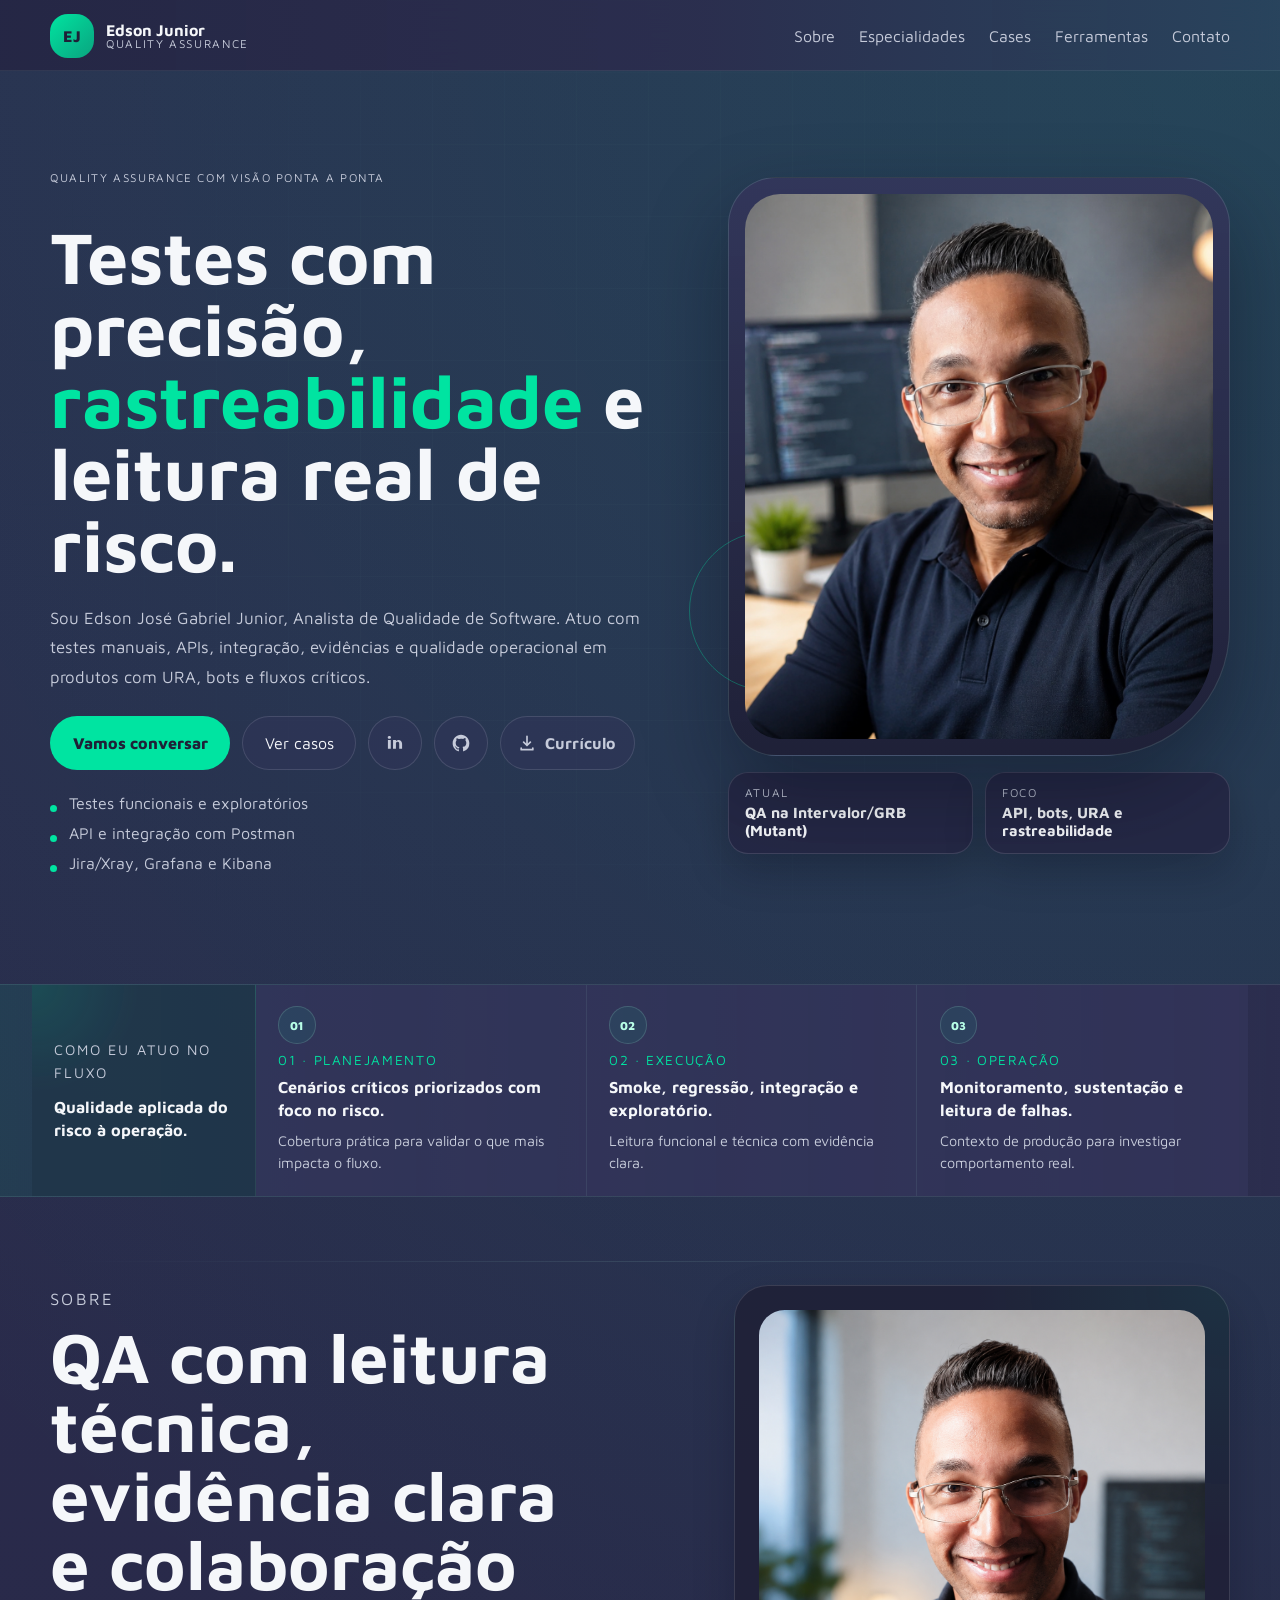
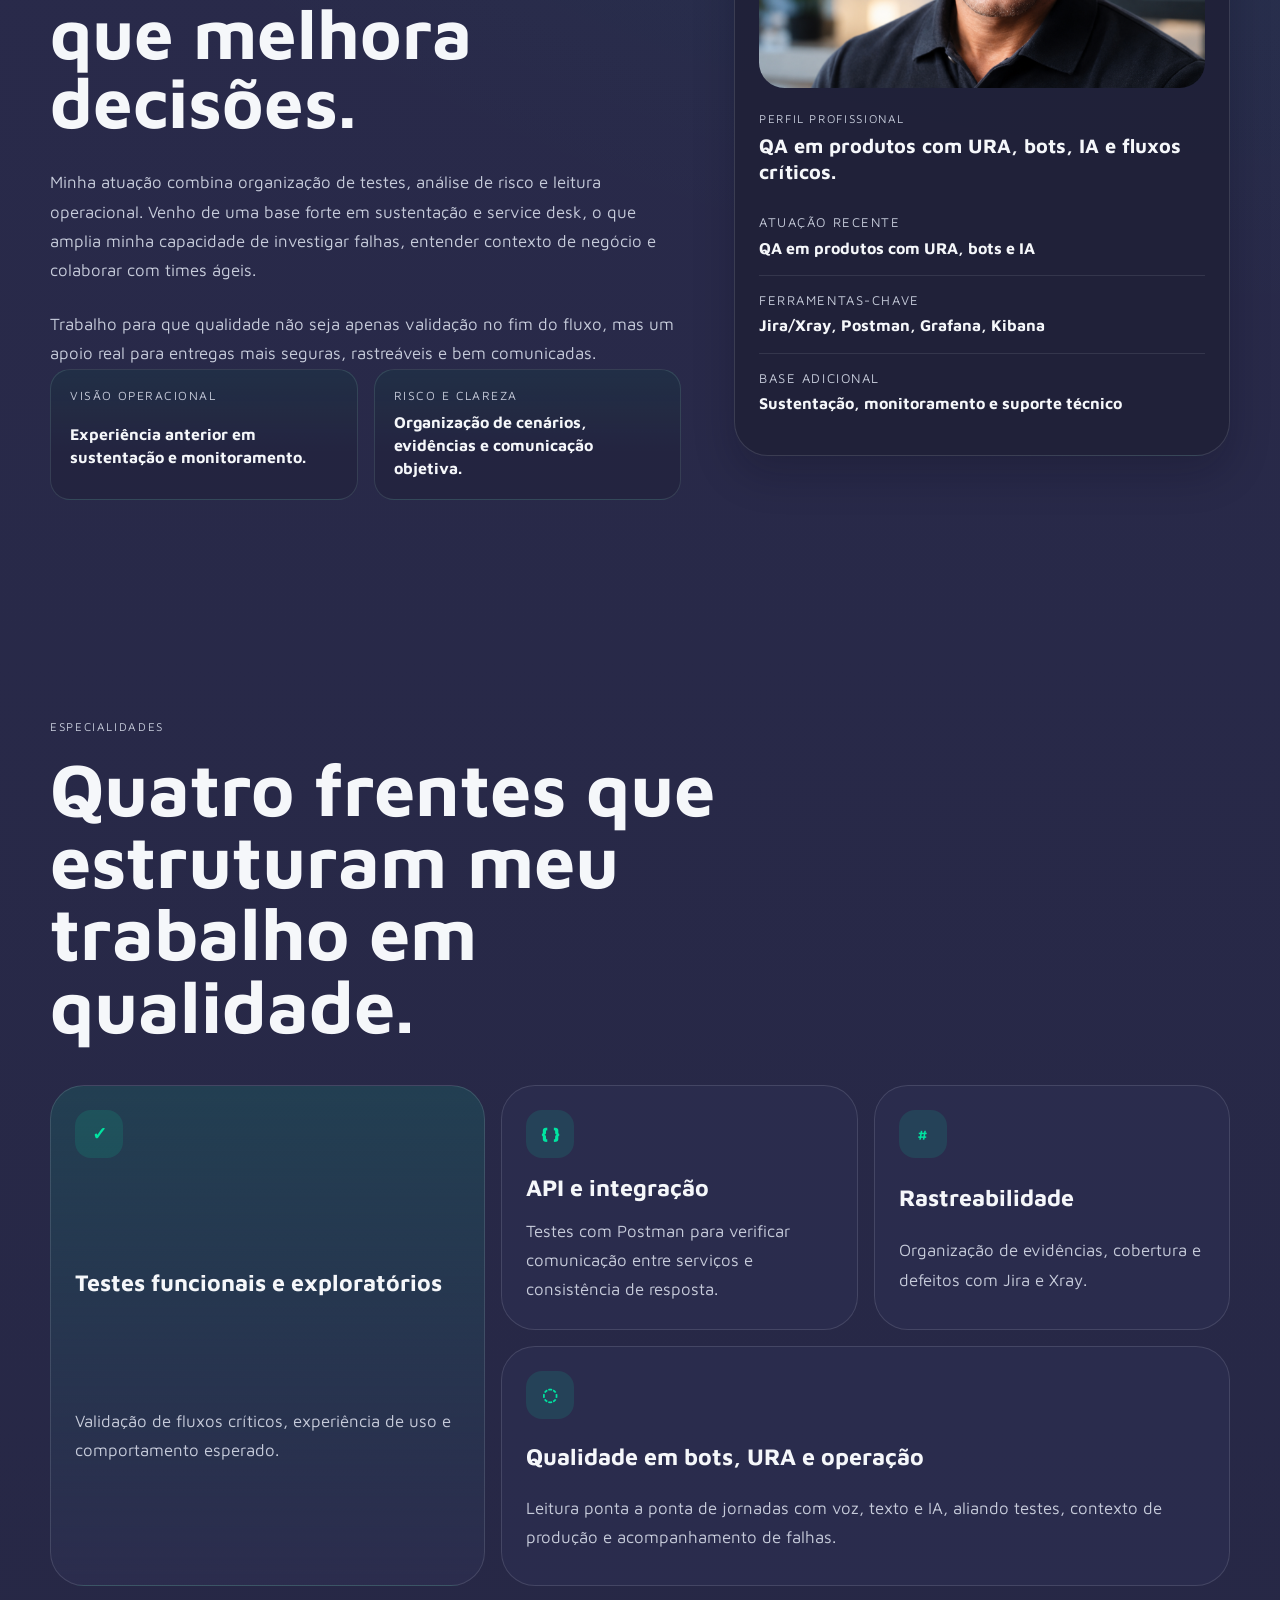
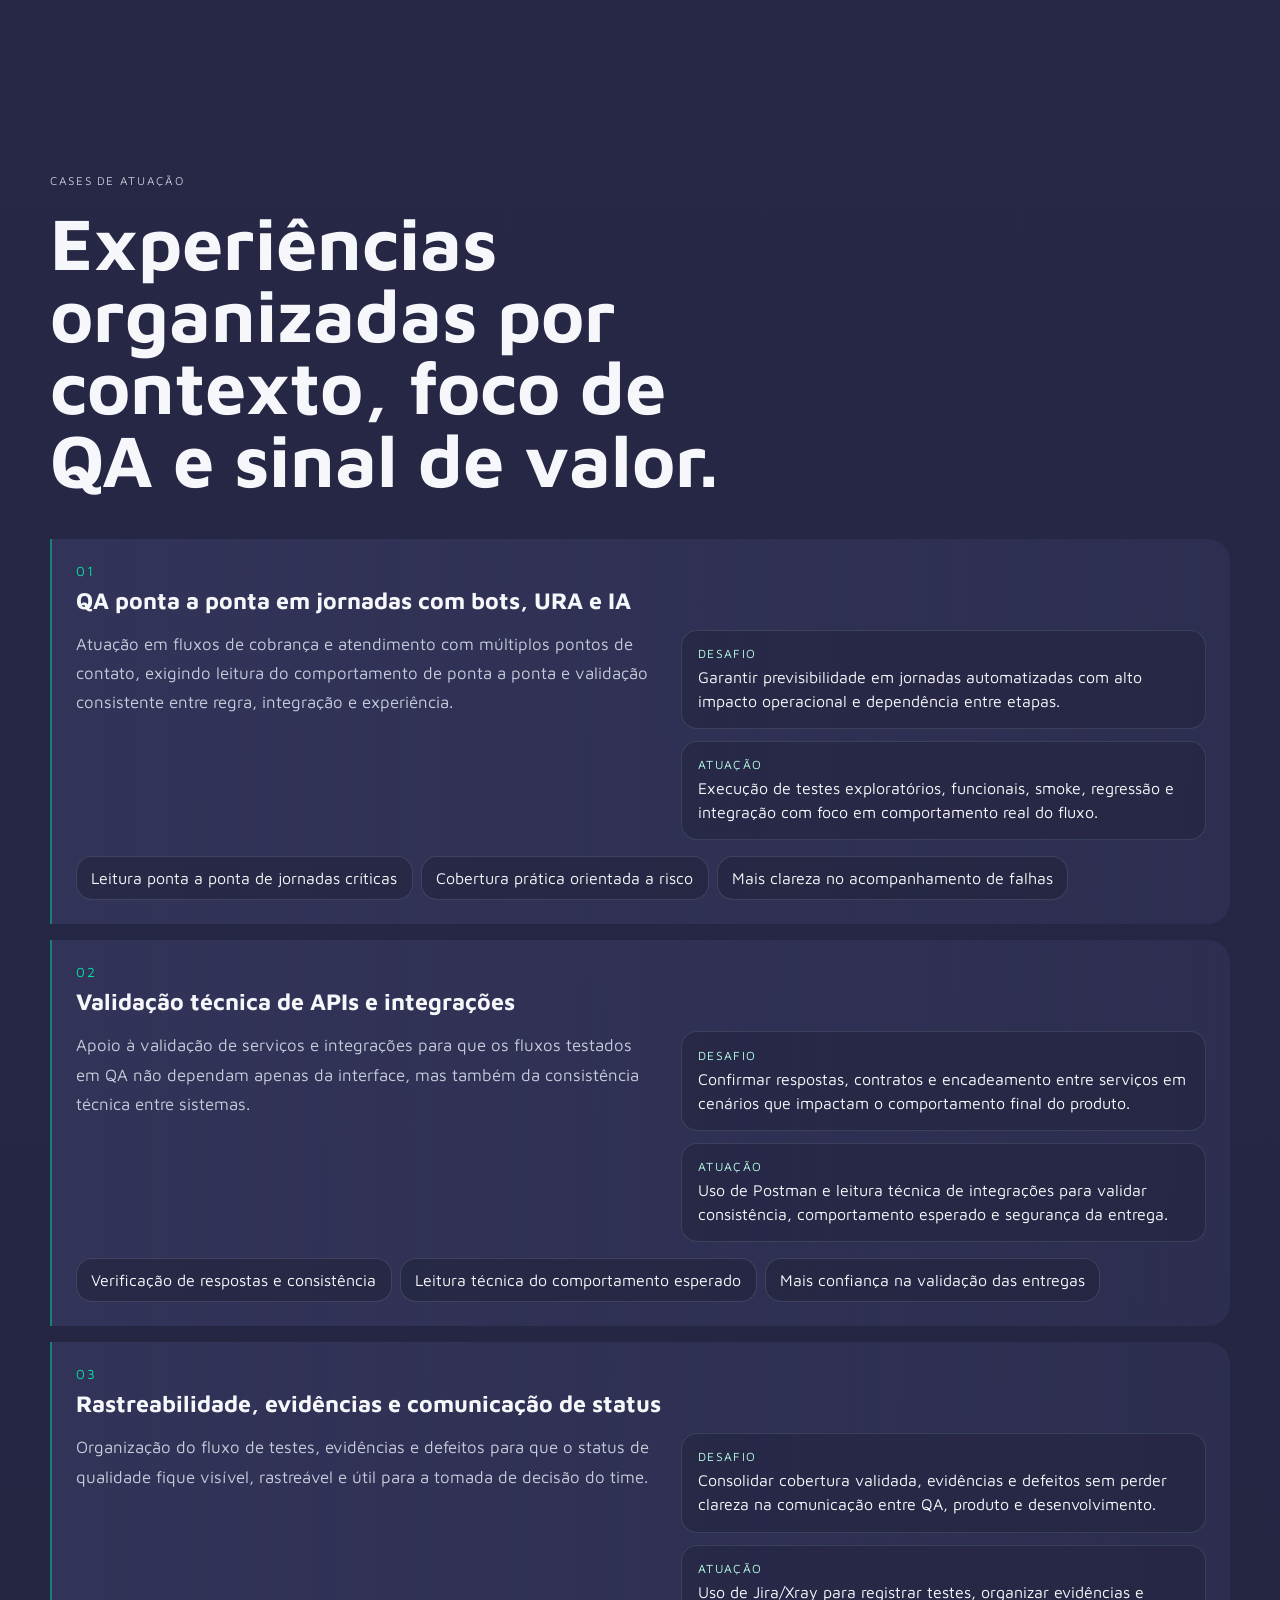
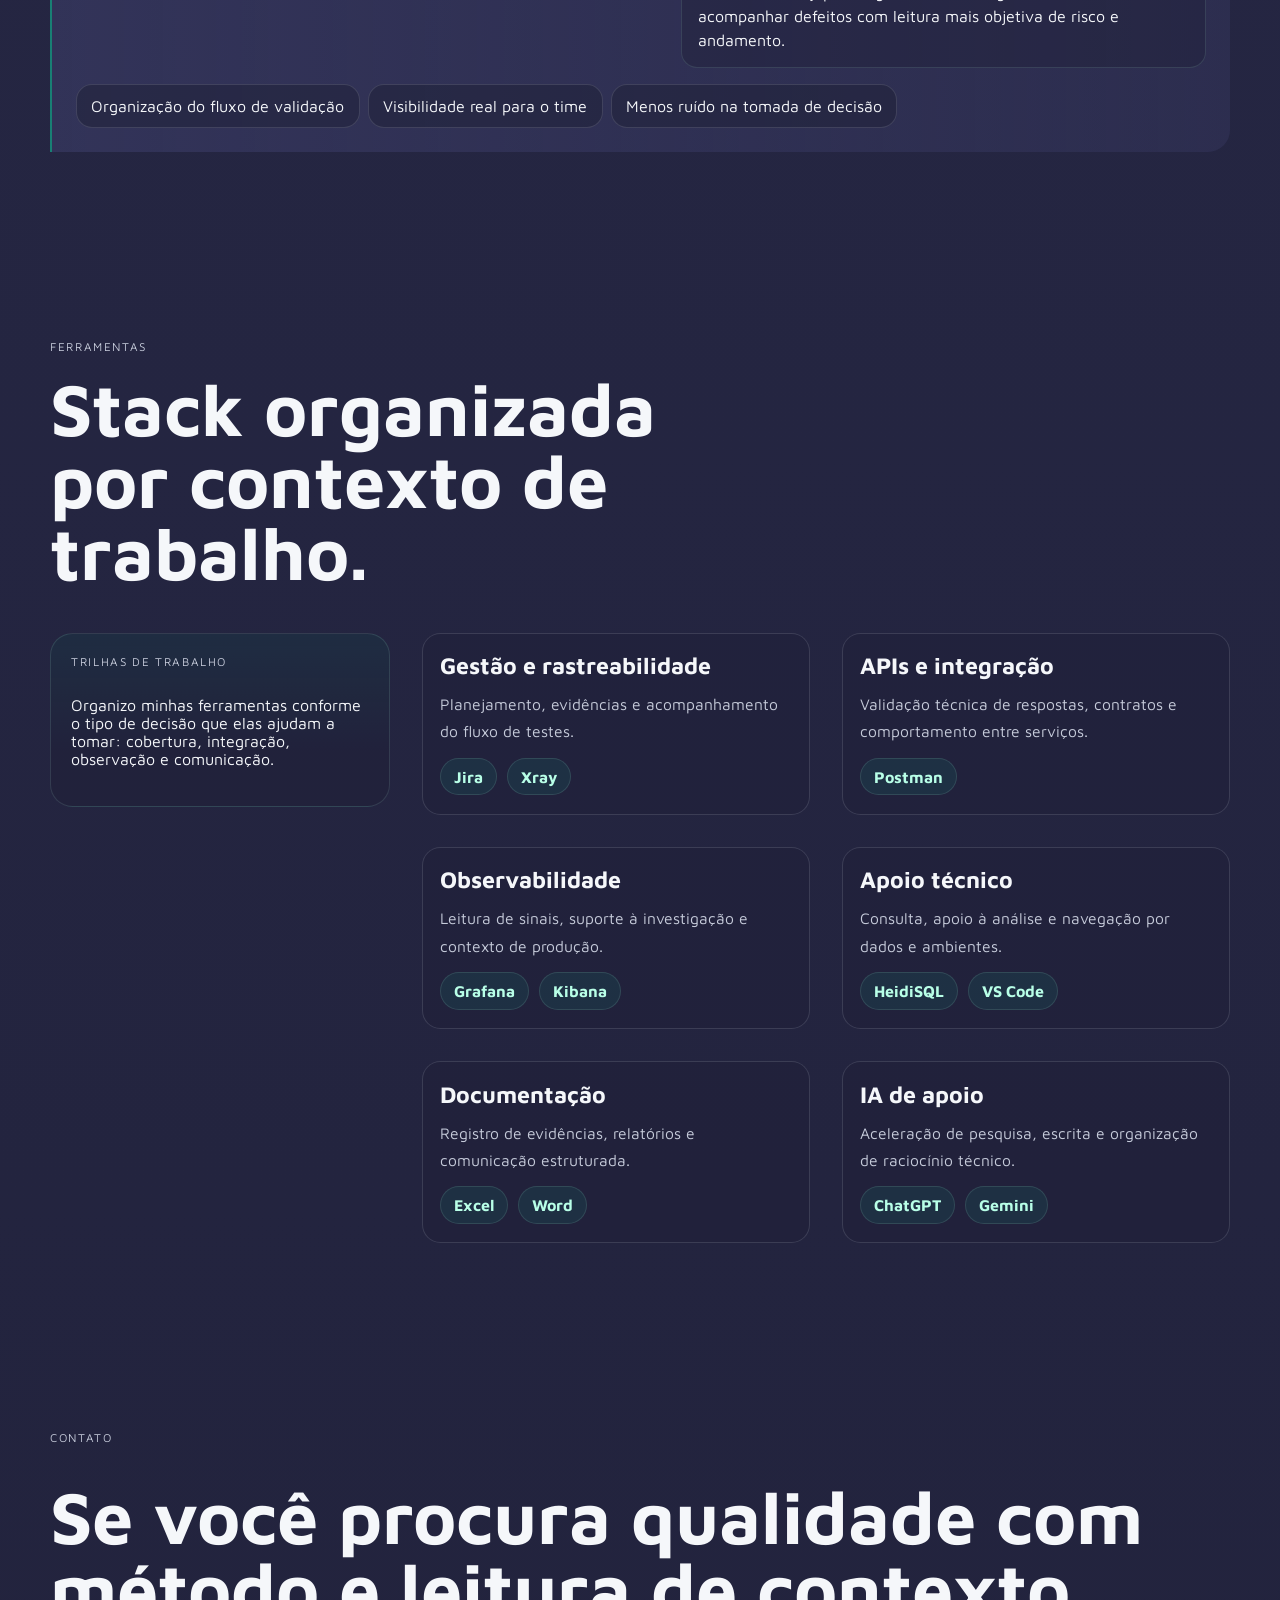
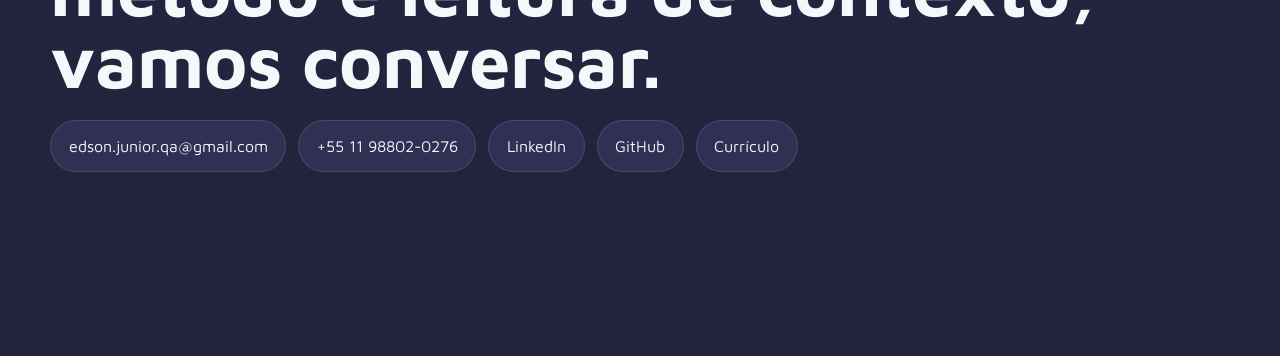
==== commit eb0820a3: "style(proof-strip): compact full-width workflow band" ====
--- a/frontend/index.html
+++ b/frontend/index.html
@@ -153,25 +153,25 @@
         <section class="proof-strip section reveal" aria-label="Destaques rápidos">
           <div class="proof-strip__intro">
             <p class="eyebrow">Como eu atuo no fluxo</p>
-            <strong>Da leitura de risco até a operação, com qualidade aplicada em cada etapa.</strong>
+            <strong>Qualidade aplicada do risco à operação.</strong>
           </div>
           <article>
             <div class="proof-strip__badge" aria-hidden="true">01</div>
             <span>01 · Planejamento</span>
-            <strong>Cenários críticos priorizados com foco no risco real do fluxo.</strong>
-            <p>Organizo cobertura prática para que o time valide o que realmente pode gerar impacto.</p>
+            <strong>Cenários críticos priorizados com foco no risco.</strong>
+            <p>Cobertura prática para validar o que mais impacta o fluxo.</p>
           </article>
           <article>
             <div class="proof-strip__badge" aria-hidden="true">02</div>
             <span>02 · Execução</span>
-            <strong>Smoke, regressão, integração e exploratório com evidência clara.</strong>
-            <p>Combino leitura funcional e técnica para sustentar decisões com mais confiança.</p>
+            <strong>Smoke, regressão, integração e exploratório.</strong>
+            <p>Leitura funcional e técnica com evidência clara.</p>
           </article>
           <article>
             <div class="proof-strip__badge" aria-hidden="true">03</div>
             <span>03 · Operação</span>
-            <strong>Monitoramento, sustentação e leitura de falhas além da validação final.</strong>
-            <p>Levo contexto de produção para QA e reduzo ruído na investigação do comportamento.</p>
+            <strong>Monitoramento, sustentação e leitura de falhas.</strong>
+            <p>Contexto de produção para investigar comportamento real.</p>
           </article>
         </section>
 
--- a/frontend/assets/styles/sections.css
+++ b/frontend/assets/styles/sections.css
@@ -131,7 +131,7 @@
 
 .proof-strip {
   display: grid;
-  grid-template-columns: minmax(15rem, 0.72fr) repeat(3, minmax(0, 1fr));
+  grid-template-columns: minmax(14rem, 0.62fr) repeat(3, minmax(0, 1fr));
   gap: 0;
   width: 100vw;
   margin-left: calc(50% - 50vw);
@@ -147,28 +147,28 @@
 .proof-strip__intro,
 .proof-strip article {
   min-height: 100%;
-  padding: 1.6rem 1.5rem;
+  padding: 1.35rem 1.4rem;
   border-right: 1px solid rgba(184, 255, 231, 0.08);
 }
 
 .proof-strip__intro {
   display: grid;
-  align-content: space-between;
-  gap: var(--space-4);
+  align-content: center;
+  gap: var(--space-3);
   background:
     radial-gradient(circle at top left, rgba(0, 228, 161, 0.12), transparent 35%),
     rgba(31, 54, 73, 0.84);
 }
 
 .proof-strip__intro strong {
-  font-size: clamp(1.1rem, 2vw, 1.45rem);
-  line-height: 1.4;
+  font-size: clamp(1rem, 1.8vw, 1.25rem);
+  line-height: 1.35;
 }
 
 .proof-strip article {
   display: grid;
-  align-content: start;
-  gap: var(--space-3);
+  align-content: center;
+  gap: var(--space-2);
   background: rgba(52, 53, 91, 0.76);
 }
 
@@ -179,13 +179,13 @@
 .proof-strip__badge {
   display: inline-grid;
   place-items: center;
-  width: 2.6rem;
-  height: 2.6rem;
+  width: 2.35rem;
+  height: 2.35rem;
   border-radius: 50%;
   border: 1px solid rgba(184, 255, 231, 0.16);
   background: rgba(0, 228, 161, 0.08);
   color: var(--primary-soft);
-  font-size: 0.8rem;
+  font-size: 0.74rem;
   font-weight: 800;
 }
 
@@ -199,14 +199,14 @@
 
 .proof-strip strong {
   line-height: 1.4;
-  font-size: 1.12rem;
+  font-size: 1.02rem;
 }
 
 .proof-strip p {
   margin: 0;
   color: var(--text-soft);
-  line-height: 1.7;
-  font-size: 0.98rem;
+  line-height: 1.55;
+  font-size: 0.9rem;
 }
 
 .about__grid,
@@ -558,6 +558,11 @@
     border-bottom: 1px solid rgba(184, 255, 231, 0.08);
   }
 
+  .proof-strip__intro,
+  .proof-strip article {
+    padding: 1.35rem 1.25rem;
+  }
+
   .proof-strip article:last-child {
     border-bottom: 0;
   }
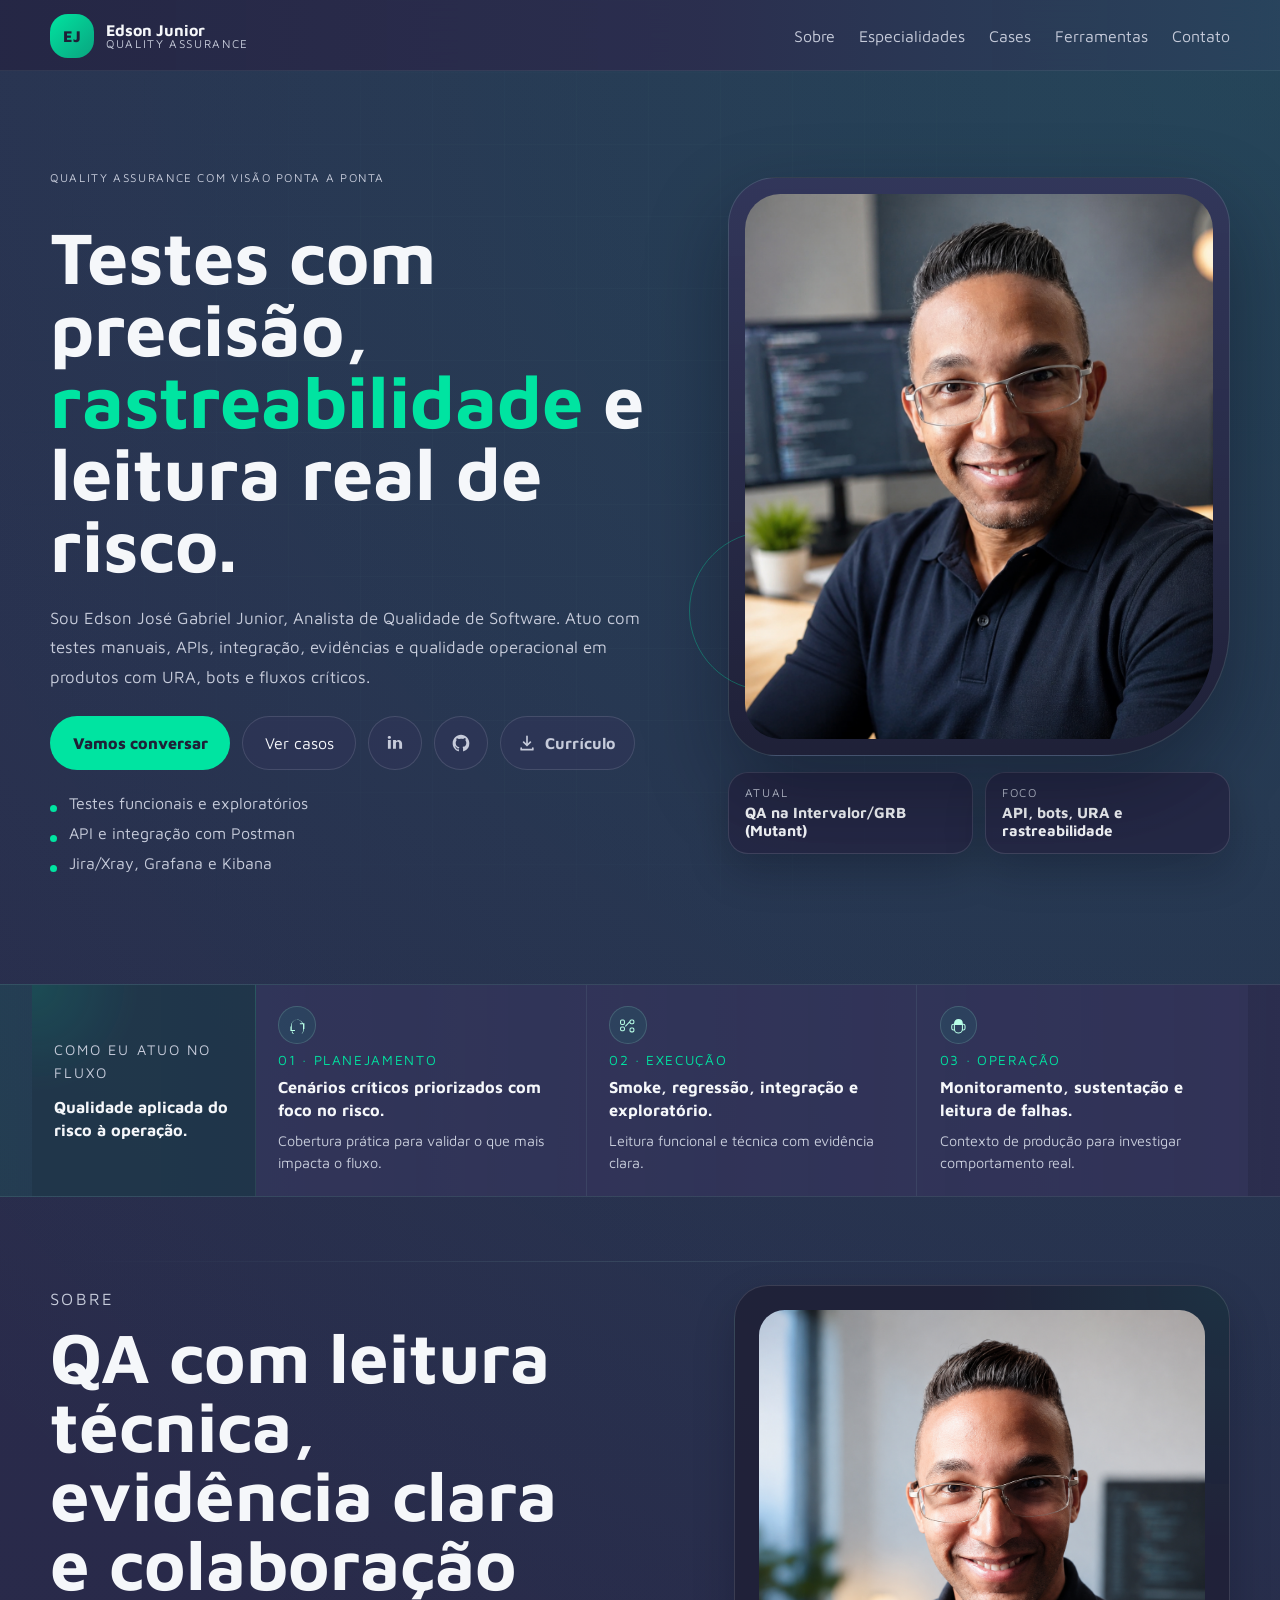
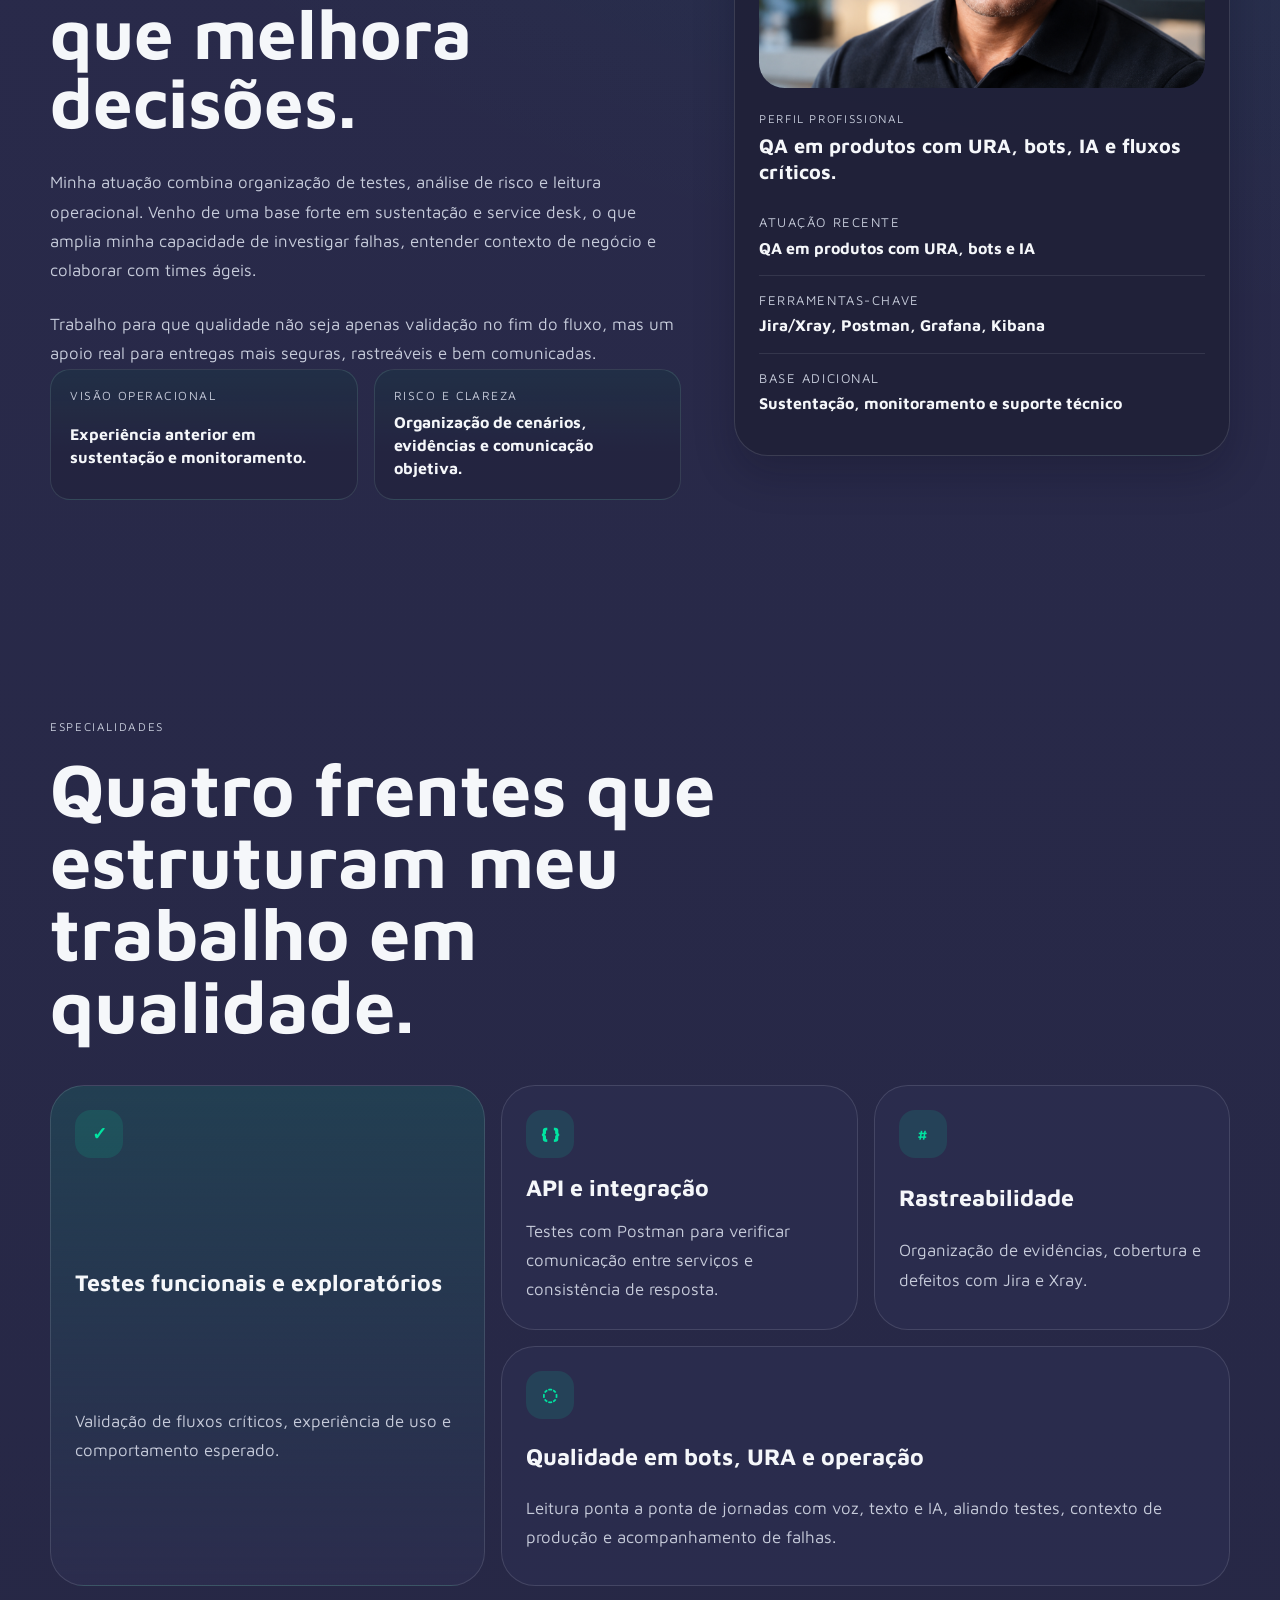
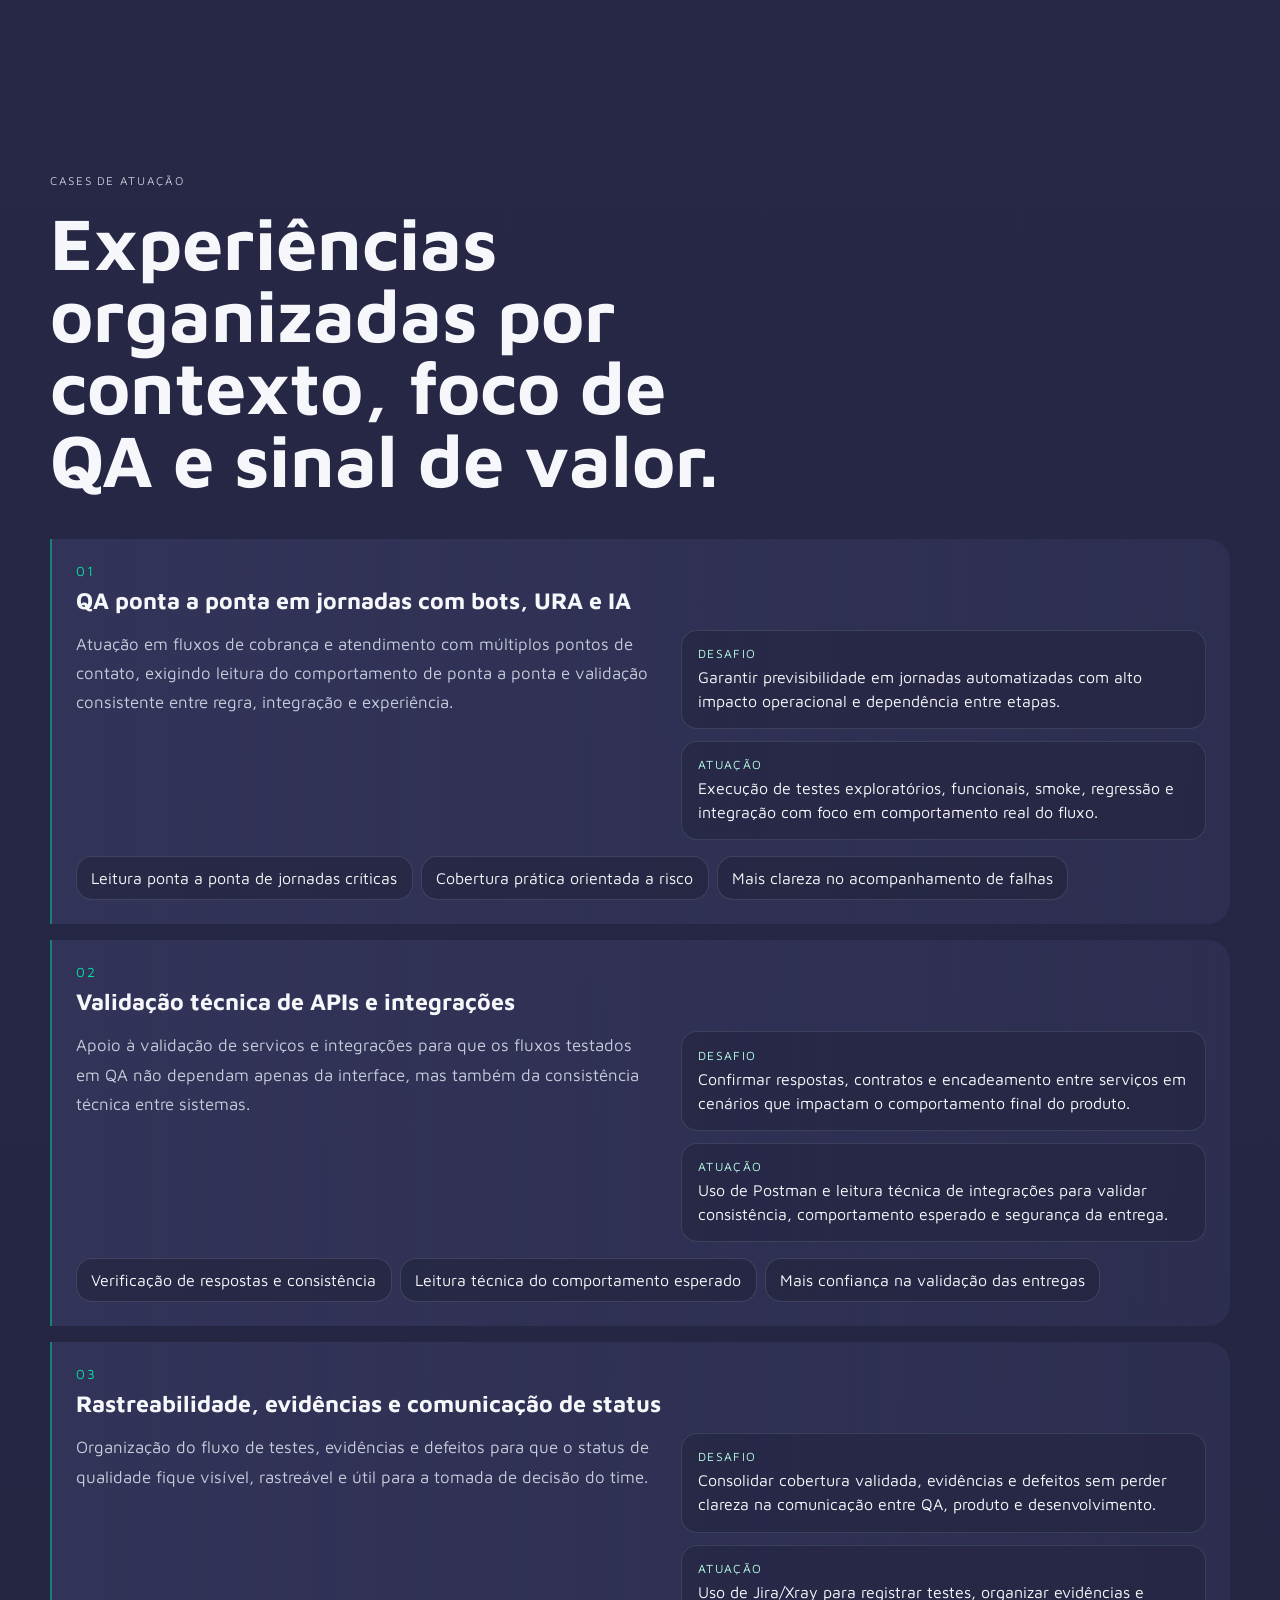
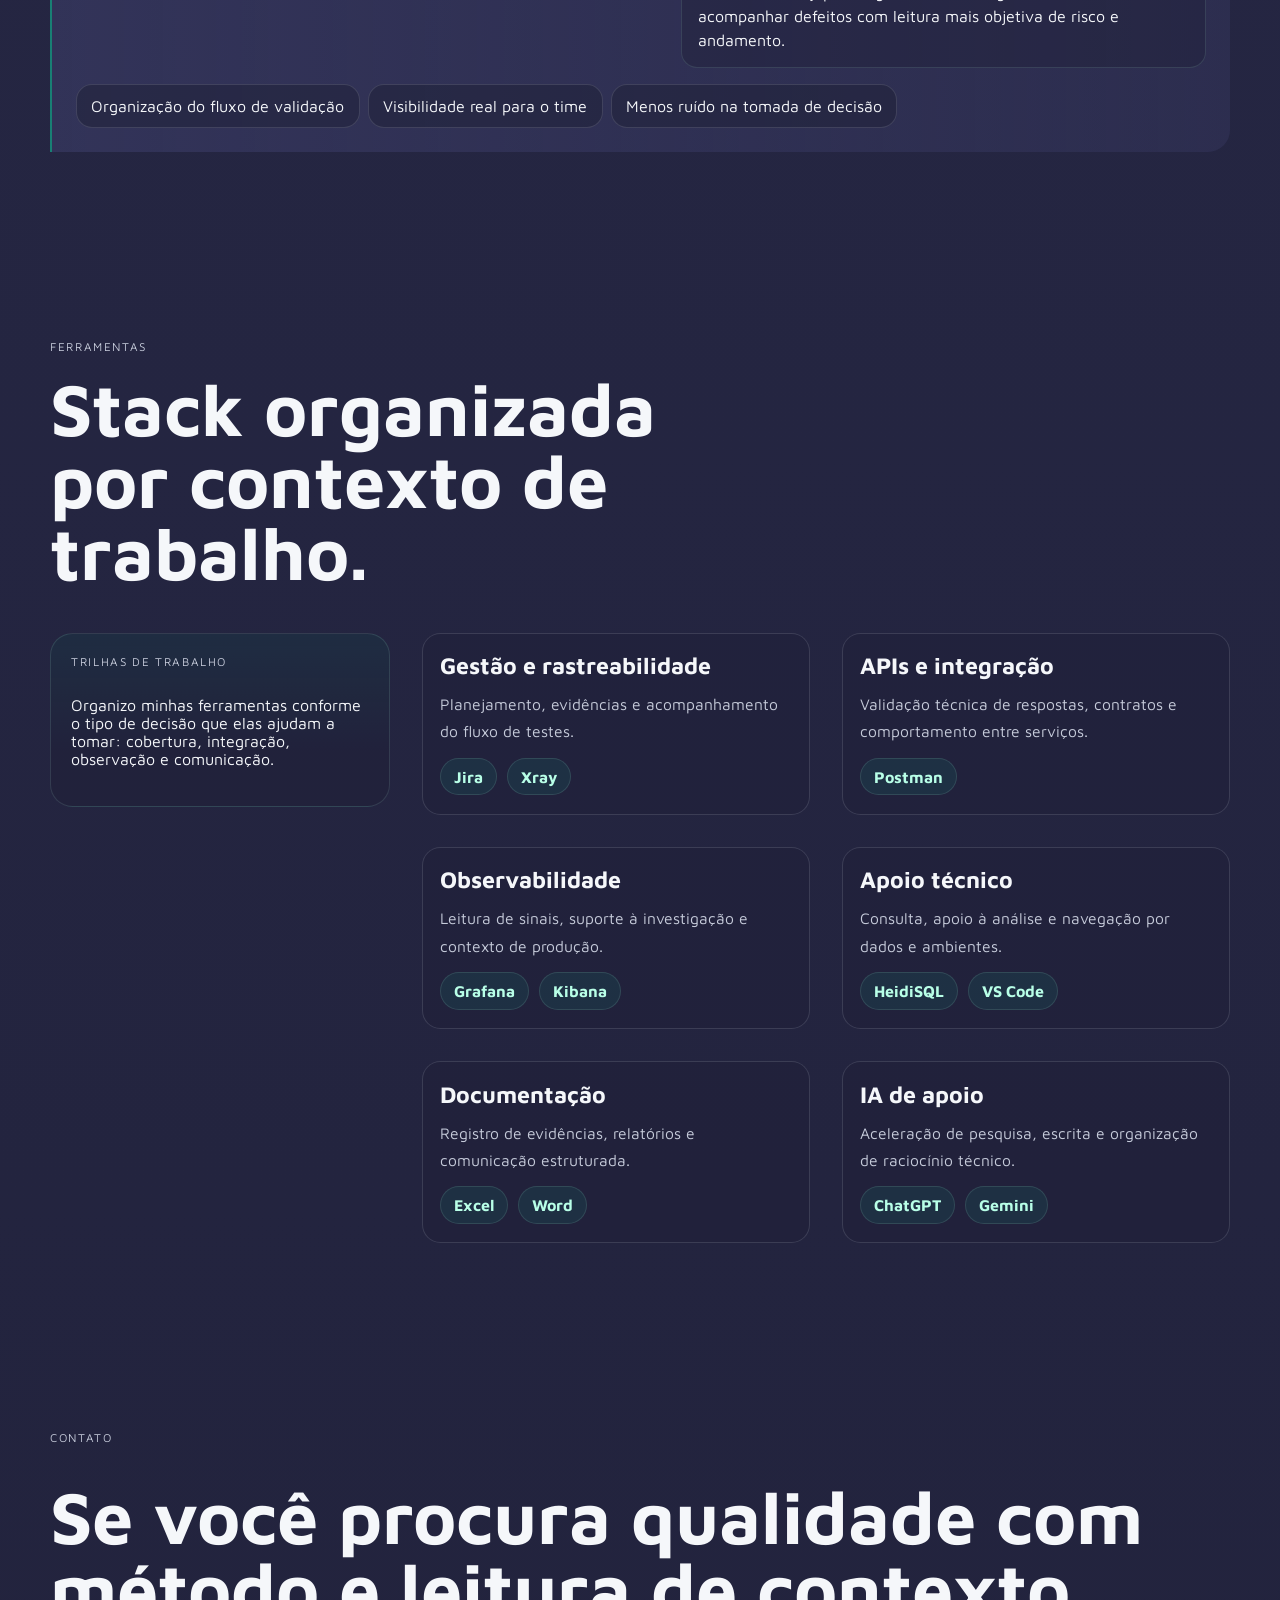
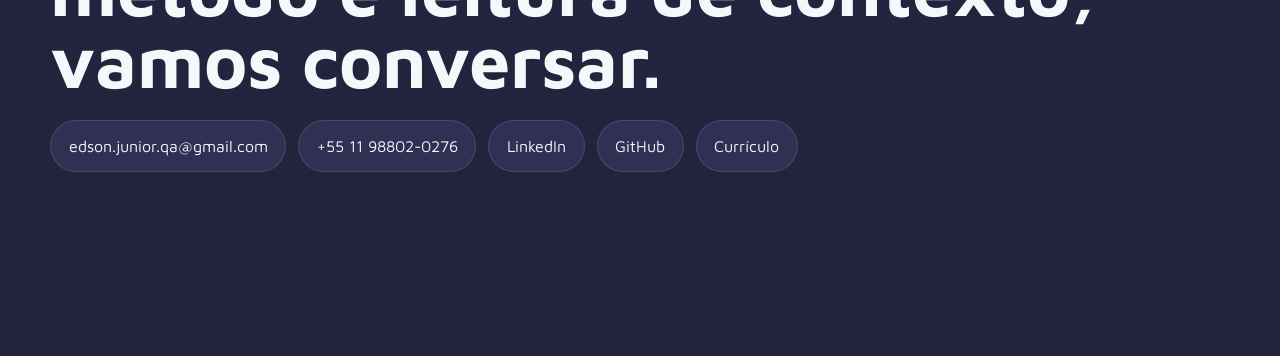
==== commit 2978500f: "style(proof-strip): replace workflow numbers with icons" ====
--- a/frontend/index.html
+++ b/frontend/index.html
@@ -156,19 +156,40 @@
             <strong>Qualidade aplicada do risco à operação.</strong>
           </div>
           <article>
-            <div class="proof-strip__badge" aria-hidden="true">01</div>
+            <div class="proof-strip__badge" aria-hidden="true">
+              <svg viewBox="0 0 24 24">
+                <path
+                  d="M4 18.5h4.5V20H2v-6.5h1.5V16A9 9 0 0 1 20.36 9.5l-1.28.8A7.5 7.5 0 0 0 4 12.5v6ZM22 10.5V17h-1.5v-2.5A9 9 0 0 1 3.64 21l1.28-.8A7.5 7.5 0 0 0 20 17.5v-7H15.5V9H22Z"
+                  fill="currentColor"
+                />
+              </svg>
+            </div>
             <span>01 · Planejamento</span>
             <strong>Cenários críticos priorizados com foco no risco.</strong>
             <p>Cobertura prática para validar o que mais impacta o fluxo.</p>
           </article>
           <article>
-            <div class="proof-strip__badge" aria-hidden="true">02</div>
+            <div class="proof-strip__badge" aria-hidden="true">
+              <svg viewBox="0 0 24 24">
+                <path
+                  d="M6 3.5A2.5 2.5 0 0 1 8.5 6v3A2.5 2.5 0 0 1 6 11.5H5v2h1A2.5 2.5 0 0 1 8.5 16v2A2.5 2.5 0 0 1 6 20.5H4A2.5 2.5 0 0 1 1.5 18v-2A2.5 2.5 0 0 1 4 13.5h1v-2H4A2.5 2.5 0 0 1 1.5 9V6A2.5 2.5 0 0 1 4 3.5h2Zm0 11.5H4A1 1 0 0 0 3 16v2a1 1 0 0 0 1 1h2a1 1 0 0 0 1-1v-2a1 1 0 0 0-1-1Zm2.5-2.25L15 6.25l1.06 1.06-6.5 6.5-1.06-1.06Zm11-9.25A2.5 2.5 0 0 1 22 6v2A2.5 2.5 0 0 1 19.5 10.5h-2A2.5 2.5 0 0 1 15 8V6a2.5 2.5 0 0 1 2.5-2.5h2ZM19.5 15A2.5 2.5 0 0 1 22 17.5v2A2.5 2.5 0 0 1 19.5 22h-2A2.5 2.5 0 0 1 15 19.5v-2a2.5 2.5 0 0 1 2.5-2.5h2ZM6 5H4a1 1 0 0 0-1 1v3a1 1 0 0 0 1 1h2a1 1 0 0 0 1-1V6a1 1 0 0 0-1-1Zm13.5 0h-2a1 1 0 0 0-1 1v2a1 1 0 0 0 1 1h2a1 1 0 0 0 1-1V6a1 1 0 0 0-1-1Zm0 11.5h-2a1 1 0 0 0-1 1v2a1 1 0 0 0 1 1h2a1 1 0 0 0 1-1v-2a1 1 0 0 0-1-1Z"
+                  fill="currentColor"
+                />
+              </svg>
+            </div>
             <span>02 · Execução</span>
             <strong>Smoke, regressão, integração e exploratório.</strong>
             <p>Leitura funcional e técnica com evidência clara.</p>
           </article>
           <article>
-            <div class="proof-strip__badge" aria-hidden="true">03</div>
+            <div class="proof-strip__badge" aria-hidden="true">
+              <svg viewBox="0 0 24 24">
+                <path
+                  d="M12 2.75a6.25 6.25 0 0 1 6.24 6l.01.25v.75h.75A3.25 3.25 0 0 1 22.25 13v3A3.25 3.25 0 0 1 19 19.25h-.87A6.5 6.5 0 0 1 5.87 19.25H5A3.25 3.25 0 0 1 1.75 16v-3A3.25 3.25 0 0 1 5 9.75h.75V9A6.25 6.25 0 0 1 12 2.75Zm4.75 8.5H7.25V9a4.75 4.75 0 0 1 9.49-.2l.01.2v2.25ZM5 11.25A1.75 1.75 0 0 0 3.25 13v3c0 .97.78 1.75 1.75 1.75h.52c-.02-.25-.02-.5-.02-.75v-5.75H5Zm14 0h-.5V17c0 .25 0 .5-.02.75H19A1.75 1.75 0 0 0 20.75 16v-3A1.75 1.75 0 0 0 19 11.25Zm-2 .25H7v5.5a5 5 0 0 0 10 0v-5.5Z"
+                  fill="currentColor"
+                />
+              </svg>
+            </div>
             <span>03 · Operação</span>
             <strong>Monitoramento, sustentação e leitura de falhas.</strong>
             <p>Contexto de produção para investigar comportamento real.</p>
--- a/frontend/assets/styles/sections.css
+++ b/frontend/assets/styles/sections.css
@@ -185,8 +185,11 @@
   border: 1px solid rgba(184, 255, 231, 0.16);
   background: rgba(0, 228, 161, 0.08);
   color: var(--primary-soft);
-  font-size: 0.74rem;
-  font-weight: 800;
+}
+
+.proof-strip__badge svg {
+  width: 1.05rem;
+  height: 1.05rem;
 }
 
 .proof-strip span,
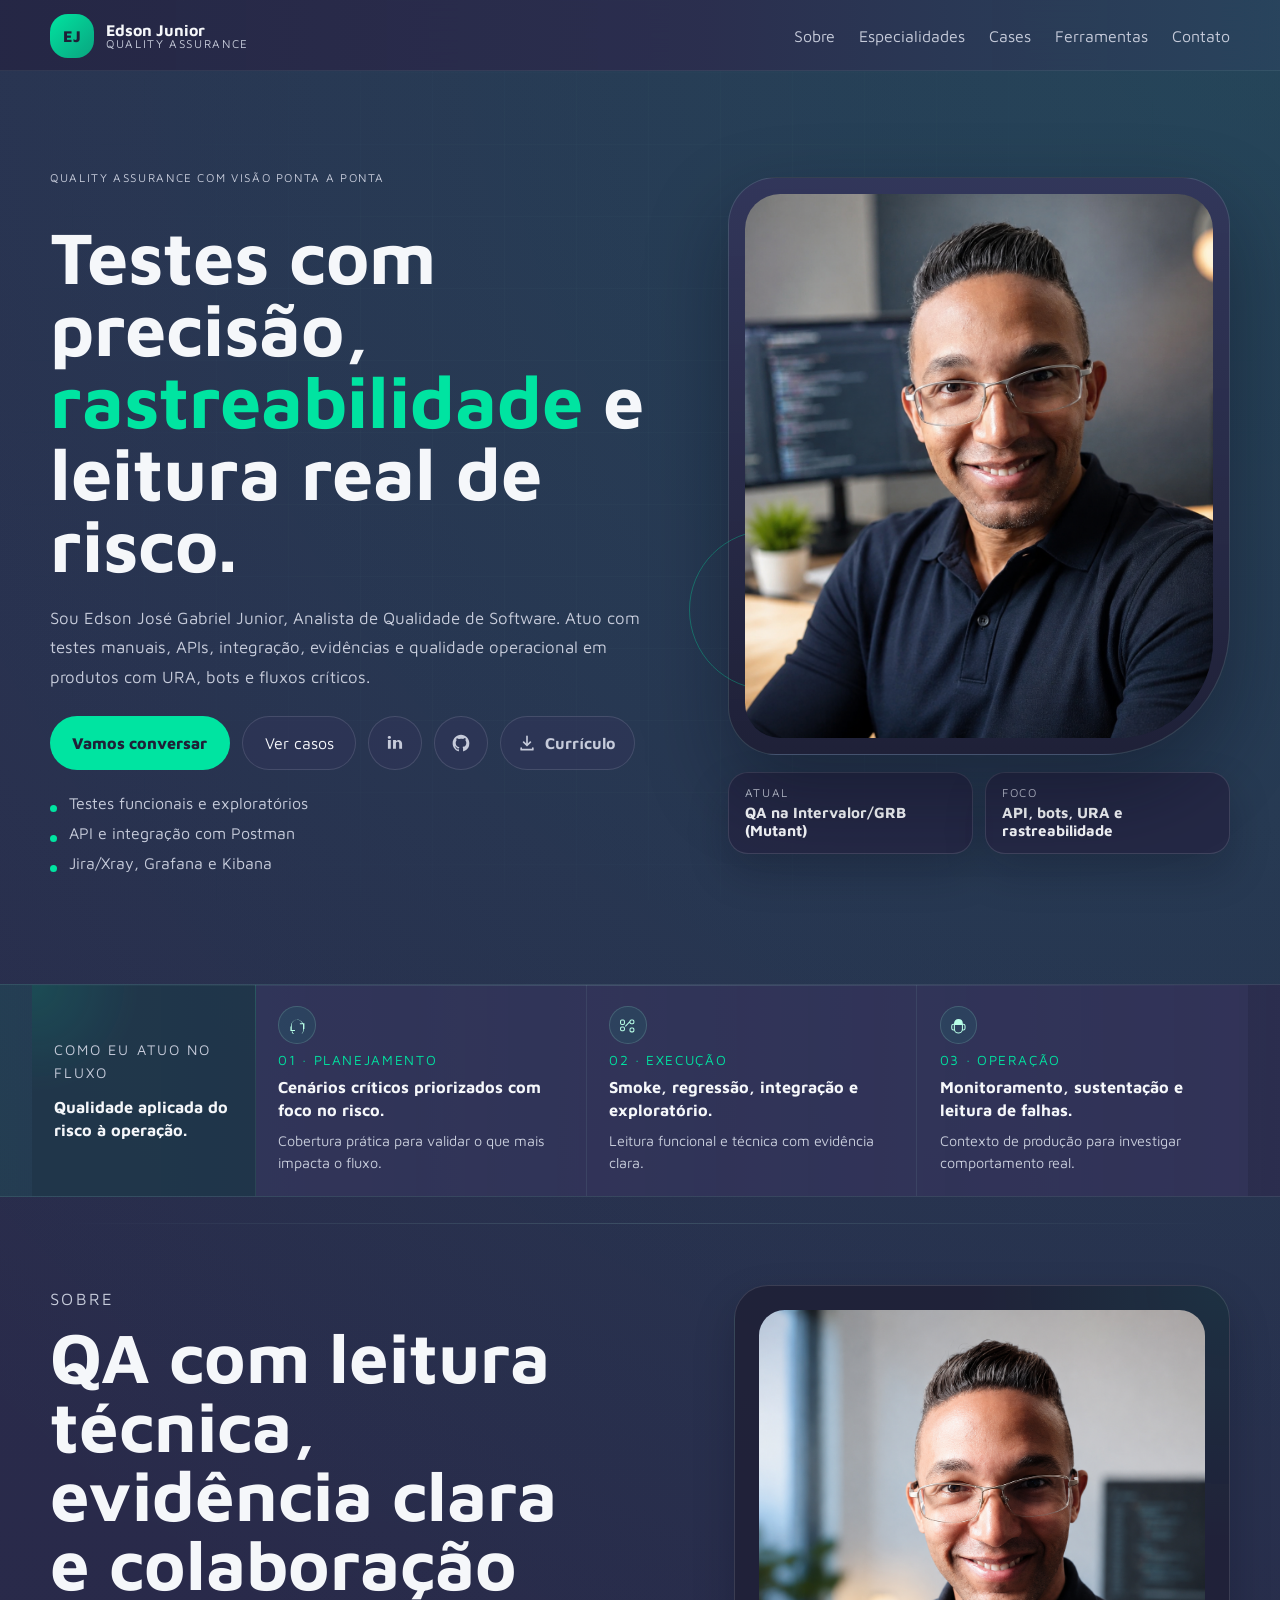
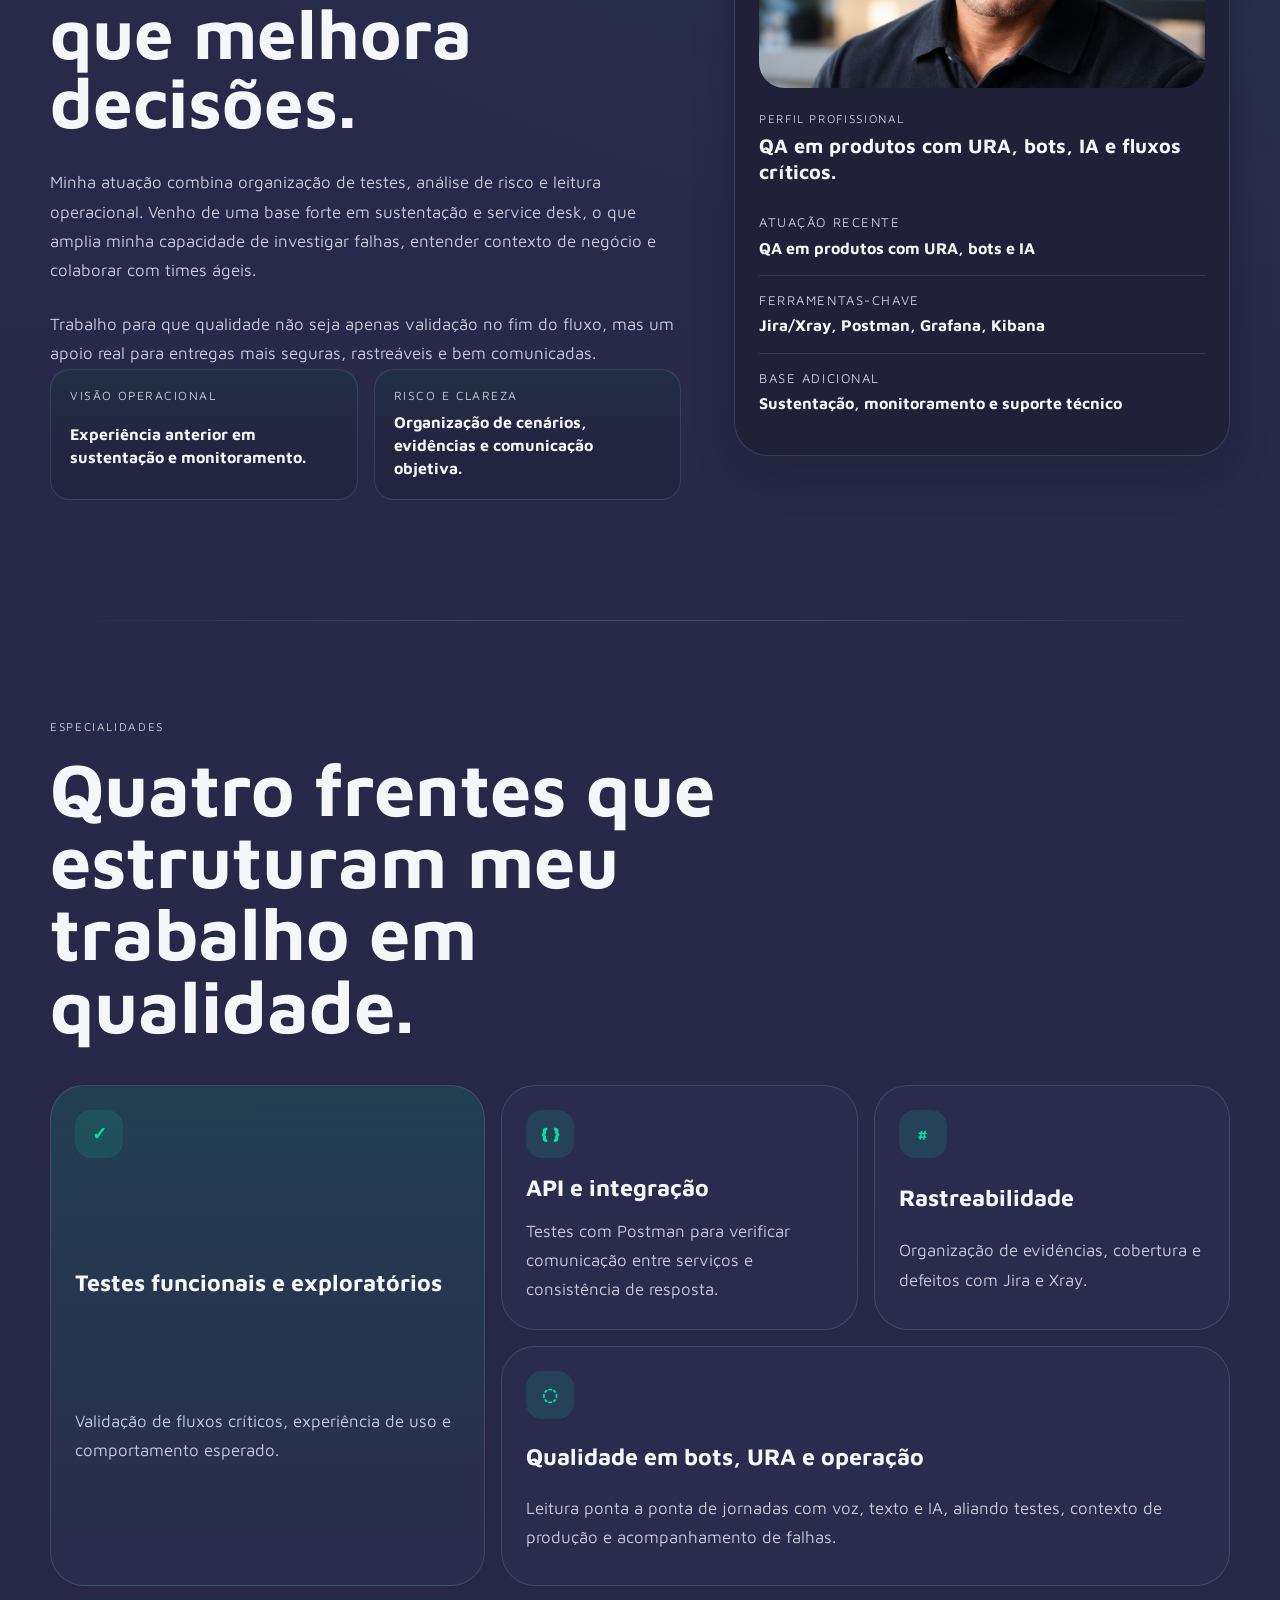
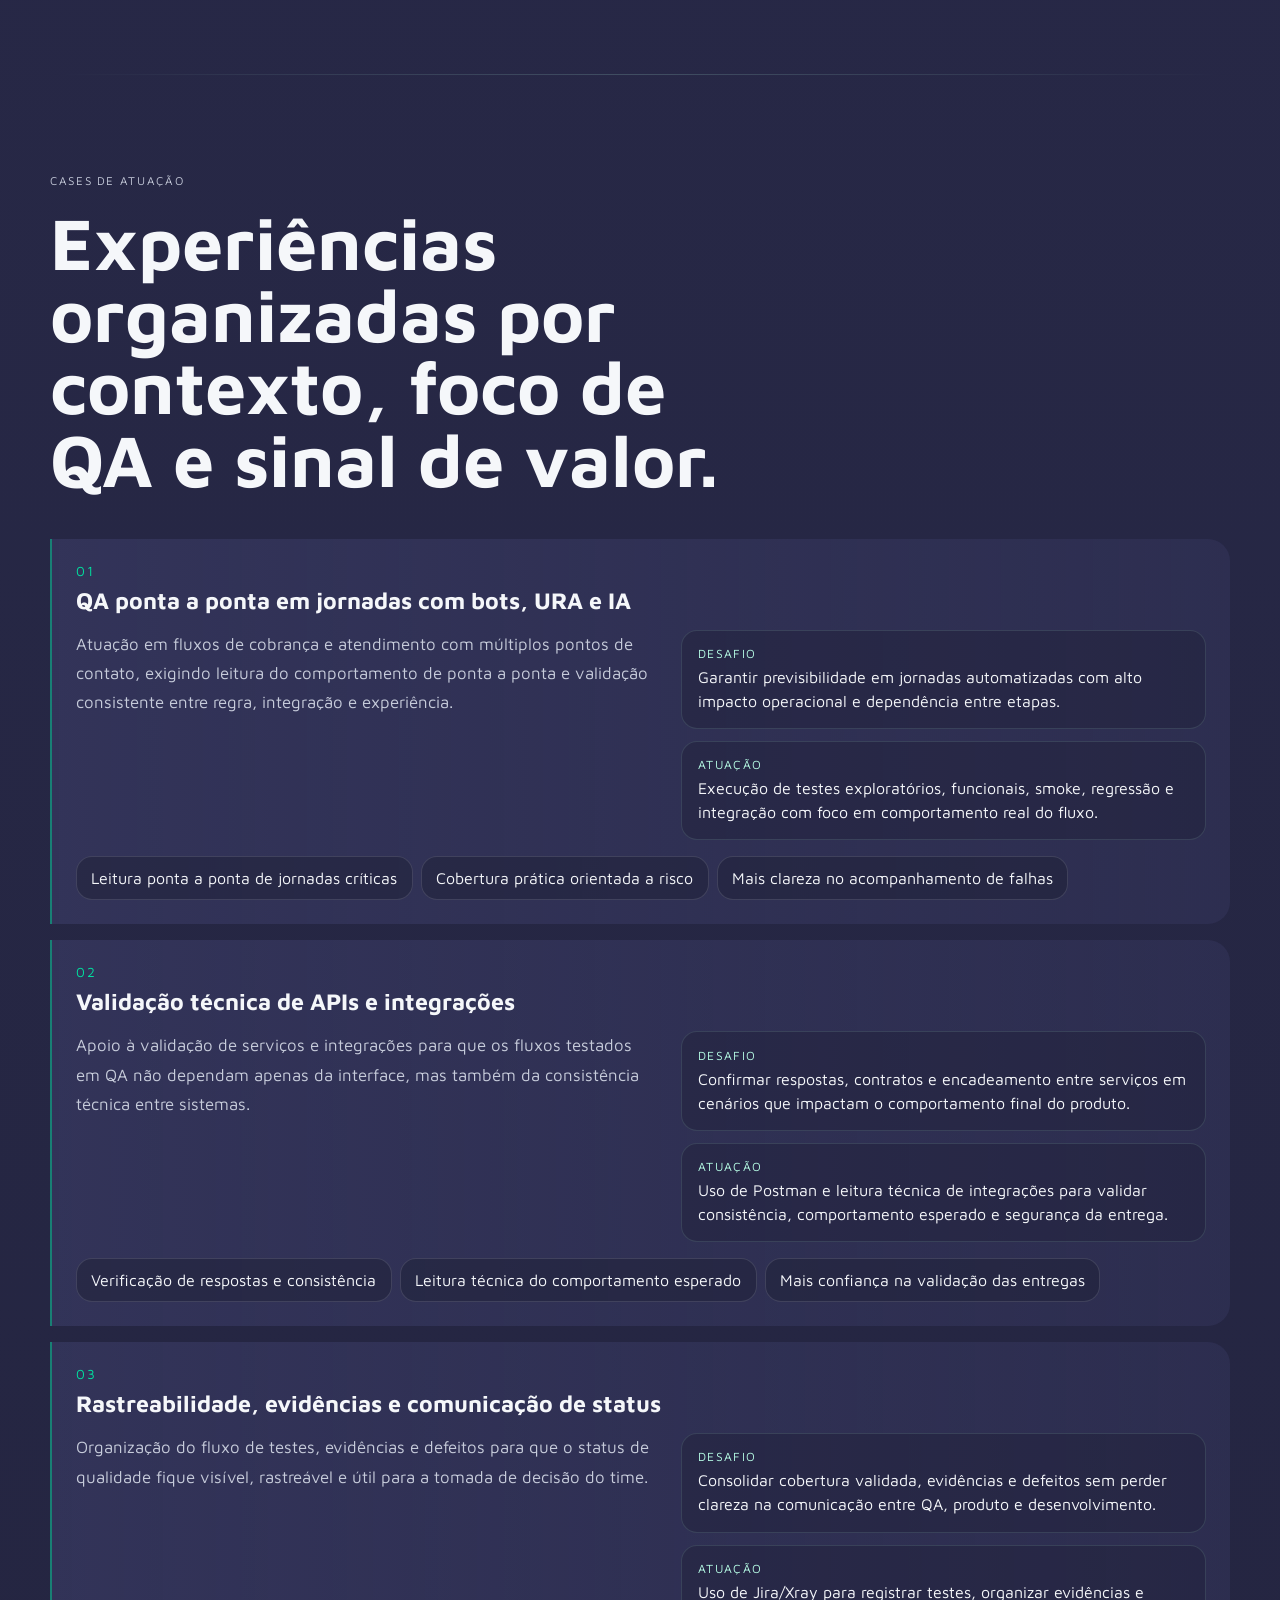
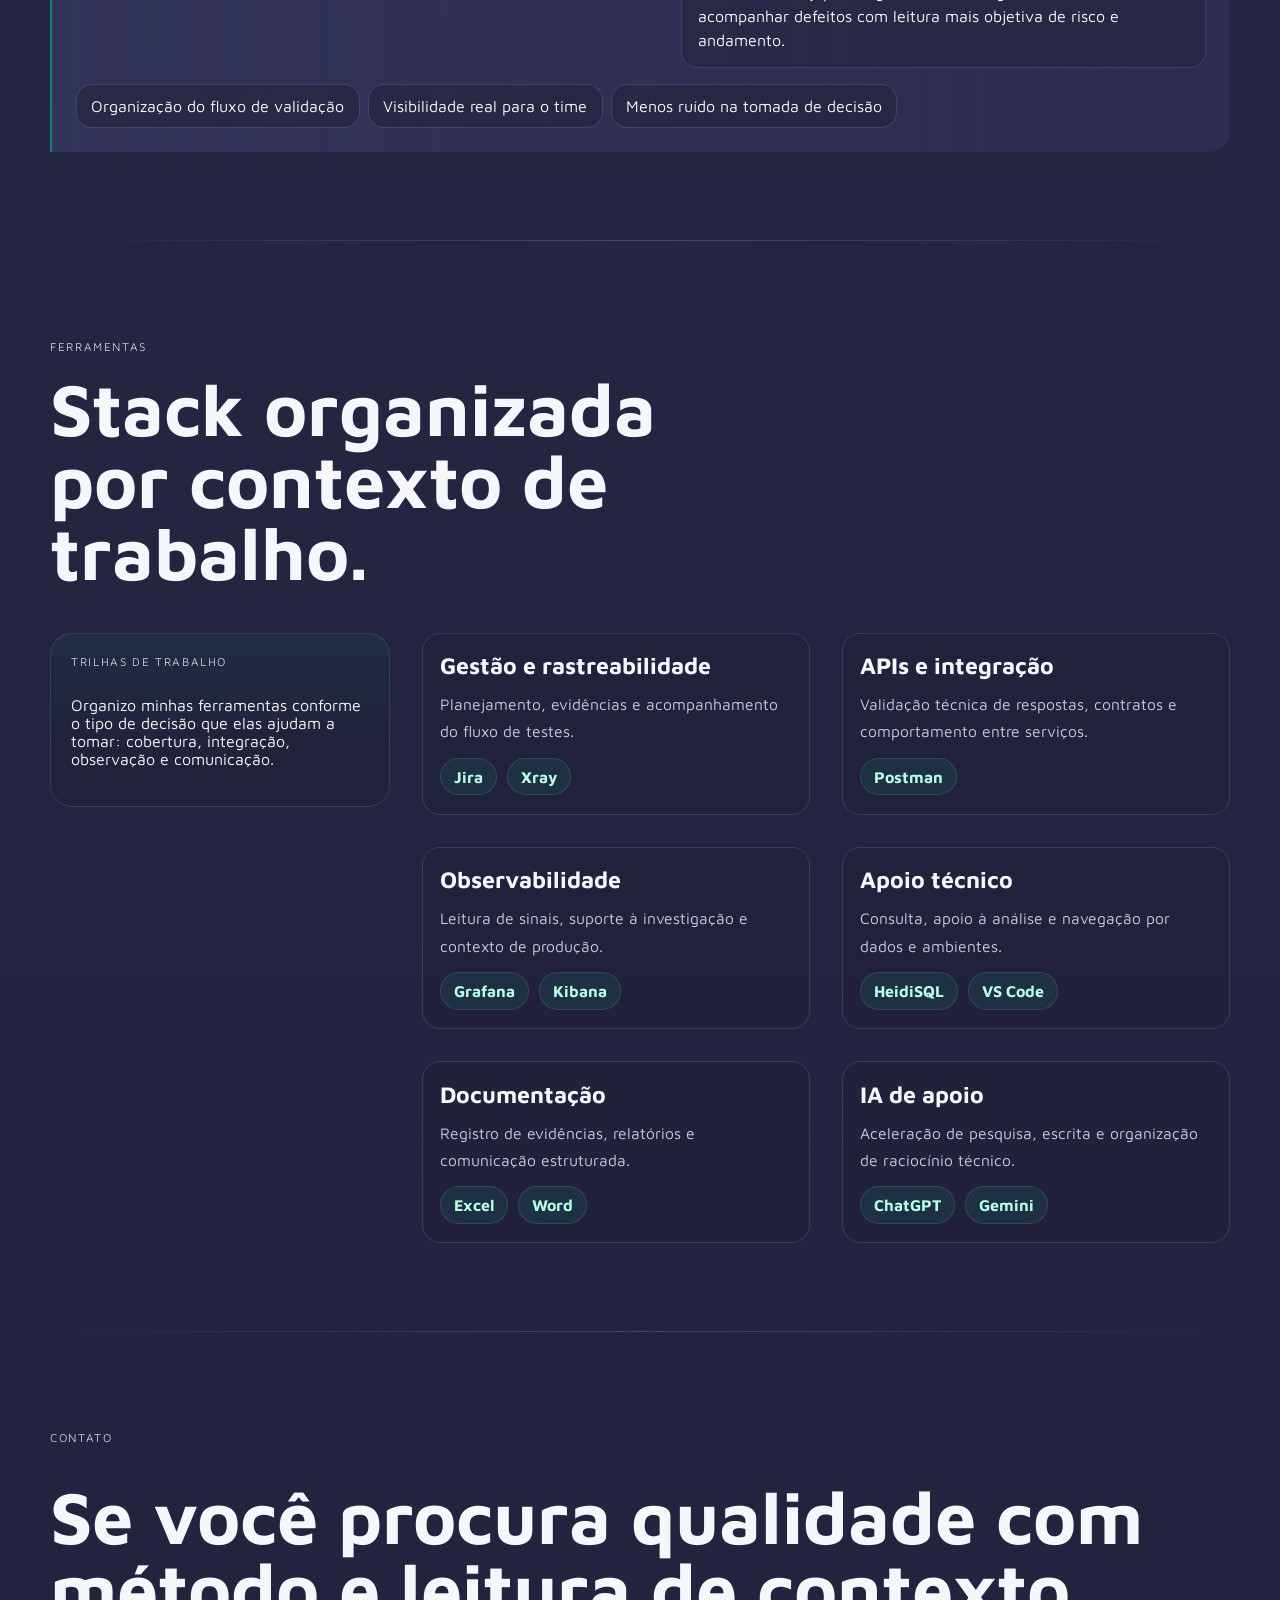
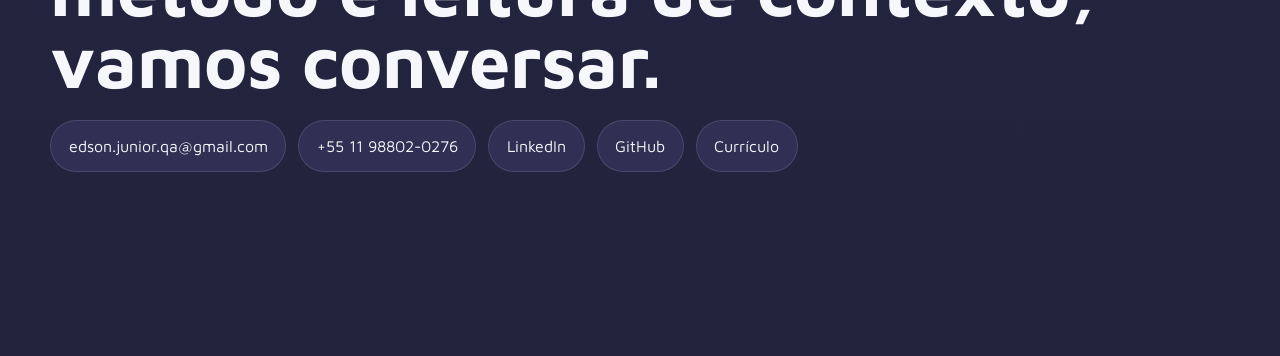
==== commit ad7e1ed4: "fix(contact): route phone action to whatsapp" ====
--- a/frontend/index.html
+++ b/frontend/index.html
@@ -465,7 +465,7 @@
 
           <div class="contact__panel reveal">
             <a href="mailto:edson.junior.qa@gmail.com">edson.junior.qa@gmail.com</a>
-            <a href="tel:+5511988020276">+55 11 98802-0276</a>
+            <a href="https://wa.me/5511988020276?text=Ol%C3%A1%2C%20Edson.%20Vi%20seu%20portf%C3%B3lio%20e%20gostaria%20de%20conversar." target="_blank" rel="noreferrer">+55 11 98802-0276</a>
             <a href="https://www.linkedin.com/in/edyjunior/" target="_blank" rel="noreferrer">LinkedIn</a>
             <a href="https://github.com/projetos-junior" target="_blank" rel="noreferrer">GitHub</a>
             <a href="./assets/docs/cv-edson-junior-qa.pdf" download="cv-edson-junior-qa.pdf">Currículo</a>
--- a/frontend/assets/styles/base.css
+++ b/frontend/assets/styles/base.css
@@ -6,6 +6,8 @@
 
 html {
   scroll-behavior: smooth;
+  --scroll-y: 0px;
+  --scroll-progress: 0;
 }
 
 body {
@@ -29,6 +31,8 @@
   mask-image: radial-gradient(circle at center, black 35%, transparent 88%);
   pointer-events: none;
   opacity: 0.35;
+  transform: translateY(calc(var(--scroll-y) * -0.035));
+  transition: transform 120ms linear;
 }
 
 img {
@@ -77,6 +81,25 @@
 
 .section {
   padding: clamp(4rem, 7vw, 5.5rem) 0;
+  position: relative;
+}
+
+.section + .section::before {
+  content: "";
+  position: absolute;
+  top: 0;
+  left: 0;
+  right: 0;
+  height: 1px;
+  background: linear-gradient(
+    90deg,
+    transparent,
+    rgba(184, 255, 231, 0.08) 18%,
+    rgba(184, 255, 231, 0.18) 50%,
+    rgba(184, 255, 231, 0.08) 82%,
+    transparent
+  );
+  pointer-events: none;
 }
 
 .site-header {
@@ -220,9 +243,10 @@
   border-radius: var(--radius-pill);
   border: 1px solid transparent;
   transition:
-    transform var(--transition),
+    transform 260ms cubic-bezier(0.22, 1, 0.36, 1),
     background var(--transition),
-    border-color var(--transition);
+    border-color var(--transition),
+    box-shadow var(--transition);
 }
 
 .button:hover {
@@ -258,10 +282,11 @@
   background: rgba(52, 53, 91, 0.48);
   color: var(--text-soft);
   transition:
-    transform var(--transition),
+    transform 260ms cubic-bezier(0.22, 1, 0.36, 1),
     border-color var(--transition),
     color var(--transition),
-    background var(--transition);
+    background var(--transition),
+    box-shadow var(--transition);
 }
 
 .icon-link:hover {
@@ -305,13 +330,48 @@
   opacity: 0;
   transform: translateY(24px);
   transition:
-    opacity 420ms ease,
-    transform 420ms ease;
+    opacity 520ms cubic-bezier(0.22, 1, 0.36, 1),
+    transform 520ms cubic-bezier(0.22, 1, 0.36, 1);
 }
 
 .reveal.is-visible {
   opacity: 1;
   transform: translateY(0);
+}
+
+.motion-ready .hero__copy.is-visible > * {
+  animation: fade-up 720ms cubic-bezier(0.22, 1, 0.36, 1) both;
+}
+
+.motion-ready .hero__copy.is-visible > *:nth-child(1) {
+  animation-delay: 80ms;
+}
+
+.motion-ready .hero__copy.is-visible > *:nth-child(2) {
+  animation-delay: 150ms;
+}
+
+.motion-ready .hero__copy.is-visible > *:nth-child(3) {
+  animation-delay: 220ms;
+}
+
+.motion-ready .hero__copy.is-visible > *:nth-child(4) {
+  animation-delay: 290ms;
+}
+
+.motion-ready .hero__copy.is-visible > *:nth-child(5) {
+  animation-delay: 360ms;
+}
+
+@keyframes fade-up {
+  from {
+    opacity: 0;
+    transform: translateY(20px);
+  }
+  to {
+    opacity: 1;
+    transform: translateY(0);
+  }
 }
 
 @media (max-width: 860px) {
--- a/frontend/assets/styles/sections.css
+++ b/frontend/assets/styles/sections.css
@@ -63,10 +63,13 @@
   display: grid;
   gap: var(--space-4);
   justify-items: end;
+  --pointer-x: 0;
+  --pointer-y: 0;
 }
 
 .hero__copy {
   max-width: 39rem;
+  transform: translateY(calc(var(--scroll-y) * 0.018));
 }
 
 .portrait-frame {
@@ -77,6 +80,10 @@
   border-radius: 3rem 3rem 8rem 3rem;
   background: linear-gradient(180deg, rgba(52, 53, 91, 0.86), rgba(31, 32, 55, 0.96));
   box-shadow: var(--shadow-strong);
+  transition:
+    transform 320ms cubic-bezier(0.22, 1, 0.36, 1),
+    box-shadow 320ms ease;
+  will-change: transform;
 }
 
 .portrait-frame::before {
@@ -96,6 +103,7 @@
   height: 10rem;
   border: 1px solid rgba(0, 228, 161, 0.32);
   border-radius: 50%;
+  transition: transform 320ms cubic-bezier(0.22, 1, 0.36, 1);
 }
 
 .portrait-frame img {
@@ -116,6 +124,10 @@
   border-radius: 1.25rem;
   background: rgba(37, 38, 68, 0.88);
   box-shadow: var(--shadow-soft);
+  transition:
+    transform 260ms cubic-bezier(0.22, 1, 0.36, 1),
+    border-color 260ms ease,
+    background 260ms ease;
 }
 
 .floating-note strong {
@@ -142,6 +154,7 @@
     linear-gradient(90deg, rgba(22, 113, 103, 0.24), rgba(42, 58, 86, 0.28) 28%, rgba(44, 45, 78, 0.94));
   margin-top: clamp(0.75rem, 2vw, 1.5rem);
   align-items: stretch;
+  transform: translateY(calc(var(--scroll-y) * 0.01));
 }
 
 .proof-strip__intro,
@@ -212,6 +225,119 @@
   font-size: 0.9rem;
 }
 
+.proof-strip article,
+.specialty,
+.case-card,
+.toolkit__grid article,
+.about__highlights article,
+.about__panel {
+  transition:
+    transform 280ms cubic-bezier(0.22, 1, 0.36, 1),
+    border-color 280ms ease,
+    box-shadow 280ms ease,
+    background 280ms ease;
+}
+
+.proof-strip article:hover,
+.specialty:hover,
+.case-card:hover,
+.toolkit__grid article:hover,
+.about__highlights article:hover {
+  transform: translateY(-5px);
+  border-color: rgba(184, 255, 231, 0.2);
+  box-shadow: 0 20px 36px rgba(8, 10, 23, 0.18);
+}
+
+.toolkit__grid article:hover li,
+.case-card:hover li {
+  border-color: rgba(184, 255, 231, 0.2);
+  background: rgba(0, 228, 161, 0.1);
+}
+
+.motion-ready .hero__visual.is-visible .portrait-frame {
+  animation: hero-float 7s ease-in-out infinite;
+  transform: translate3d(
+    calc(var(--pointer-x) * -10px),
+    calc(var(--pointer-y) * -10px + var(--scroll-y) * 0.012),
+    0
+  );
+}
+
+.motion-ready .hero__visual.is-visible .portrait-frame__halo {
+  animation: halo-drift 9s ease-in-out infinite;
+  transform: translate3d(
+    calc(var(--pointer-x) * 14px),
+    calc(var(--pointer-y) * 12px),
+    0
+  );
+}
+
+.motion-ready .hero__visual.is-visible .floating-note:nth-child(1) {
+  animation: note-float-a 6s ease-in-out infinite;
+}
+
+.motion-ready .hero__visual.is-visible .floating-note:nth-child(2) {
+  animation: note-float-b 6.8s ease-in-out infinite;
+}
+
+@keyframes hero-float {
+  0%,
+  100% {
+    transform: translate3d(
+      calc(var(--pointer-x) * -10px),
+      calc(var(--pointer-y) * -10px + var(--scroll-y) * 0.012),
+      0
+    );
+  }
+  50% {
+    transform: translate3d(
+      calc(var(--pointer-x) * -10px),
+      calc(var(--pointer-y) * -10px - 10px + var(--scroll-y) * 0.012),
+      0
+    );
+  }
+}
+
+@keyframes halo-drift {
+  0%,
+  100% {
+    opacity: 0.55;
+    transform: translate3d(
+      calc(var(--pointer-x) * 14px),
+      calc(var(--pointer-y) * 12px),
+      0
+    ) scale(1);
+  }
+  50% {
+    opacity: 1;
+    transform: translate3d(
+      calc(var(--pointer-x) * 14px + 6px),
+      calc(var(--pointer-y) * 12px - 8px),
+      0
+    ) scale(1.06);
+  }
+}
+
+@keyframes note-float-a {
+  0%,
+  100% {
+    transform: translateY(0);
+  }
+  50% {
+    transform: translateY(-7px);
+  }
+}
+
+@keyframes note-float-b {
+  0%,
+  100% {
+    transform: translateY(0);
+  }
+  50% {
+    transform: translateY(7px);
+  }
+}
+
 .about__grid,
 .toolkit__grid {
   display: grid;
@@ -227,10 +353,19 @@
 .about::before {
   content: "";
   position: absolute;
-  inset: 4rem 0 auto;
+  inset: 0 0 auto;
   height: 1px;
   background: linear-gradient(90deg, transparent, rgba(184, 255, 231, 0.1), transparent);
   pointer-events: none;
+}
+
+.hero + .proof-strip::before,
+.proof-strip + .about::before {
+  opacity: 0.78;
+}
+
+.proof-strip + .about::before {
+  top: 1.6rem;
 }
 
 .about__content {
@@ -300,6 +435,7 @@
   align-content: start;
   justify-self: end;
   box-shadow: var(--shadow-soft);
+  transform: translateY(calc(var(--scroll-y) * -0.008));
 }
 
 .about__panel img {
@@ -514,10 +650,49 @@
 }
 
 .contact__panel a {
+  position: relative;
+  overflow: hidden;
   padding: 1rem 1.1rem;
   border: 1px solid var(--border);
   border-radius: var(--radius-pill);
   background: rgba(52, 53, 91, 0.78);
+  transition:
+    transform 260ms cubic-bezier(0.22, 1, 0.36, 1),
+    border-color 260ms ease,
+    background 260ms ease,
+    box-shadow 260ms ease,
+    color 260ms ease;
+}
+
+.contact__panel a::before {
+  content: "";
+  position: absolute;
+  inset: 0;
+  background: linear-gradient(
+    120deg,
+    transparent 0%,
+    rgba(184, 255, 231, 0.14) 45%,
+    transparent 100%
+  );
+  transform: translateX(-120%);
+  transition: transform 420ms cubic-bezier(0.22, 1, 0.36, 1);
+  pointer-events: none;
+}
+
+.contact__panel a:hover {
+  transform: translateY(-4px);
+  border-color: rgba(184, 255, 231, 0.26);
+  background: rgba(58, 60, 102, 0.96);
+  color: var(--text);
+  box-shadow: 0 18px 30px rgba(8, 10, 23, 0.22);
+}
+
+.contact__panel a:hover::before {
+  transform: translateX(120%);
+}
+
+.contact__panel a:focus-visible {
+  transform: translateY(-2px);
 }
 
 @media (max-width: 1024px) {
@@ -538,8 +713,21 @@
     max-width: none;
   }
 
+  .hero__copy,
+  .proof-strip,
+  .about__panel {
+    transform: none;
+  }
+
   .hero__visual {
     justify-items: stretch;
+  }
+
+  .motion-ready .hero__visual.is-visible .portrait-frame,
+  .motion-ready .hero__visual.is-visible .portrait-frame__halo,
+  .motion-ready .hero__visual.is-visible .floating-note {
+    animation: none;
+    transform: none;
   }
 
   .hero__notes {
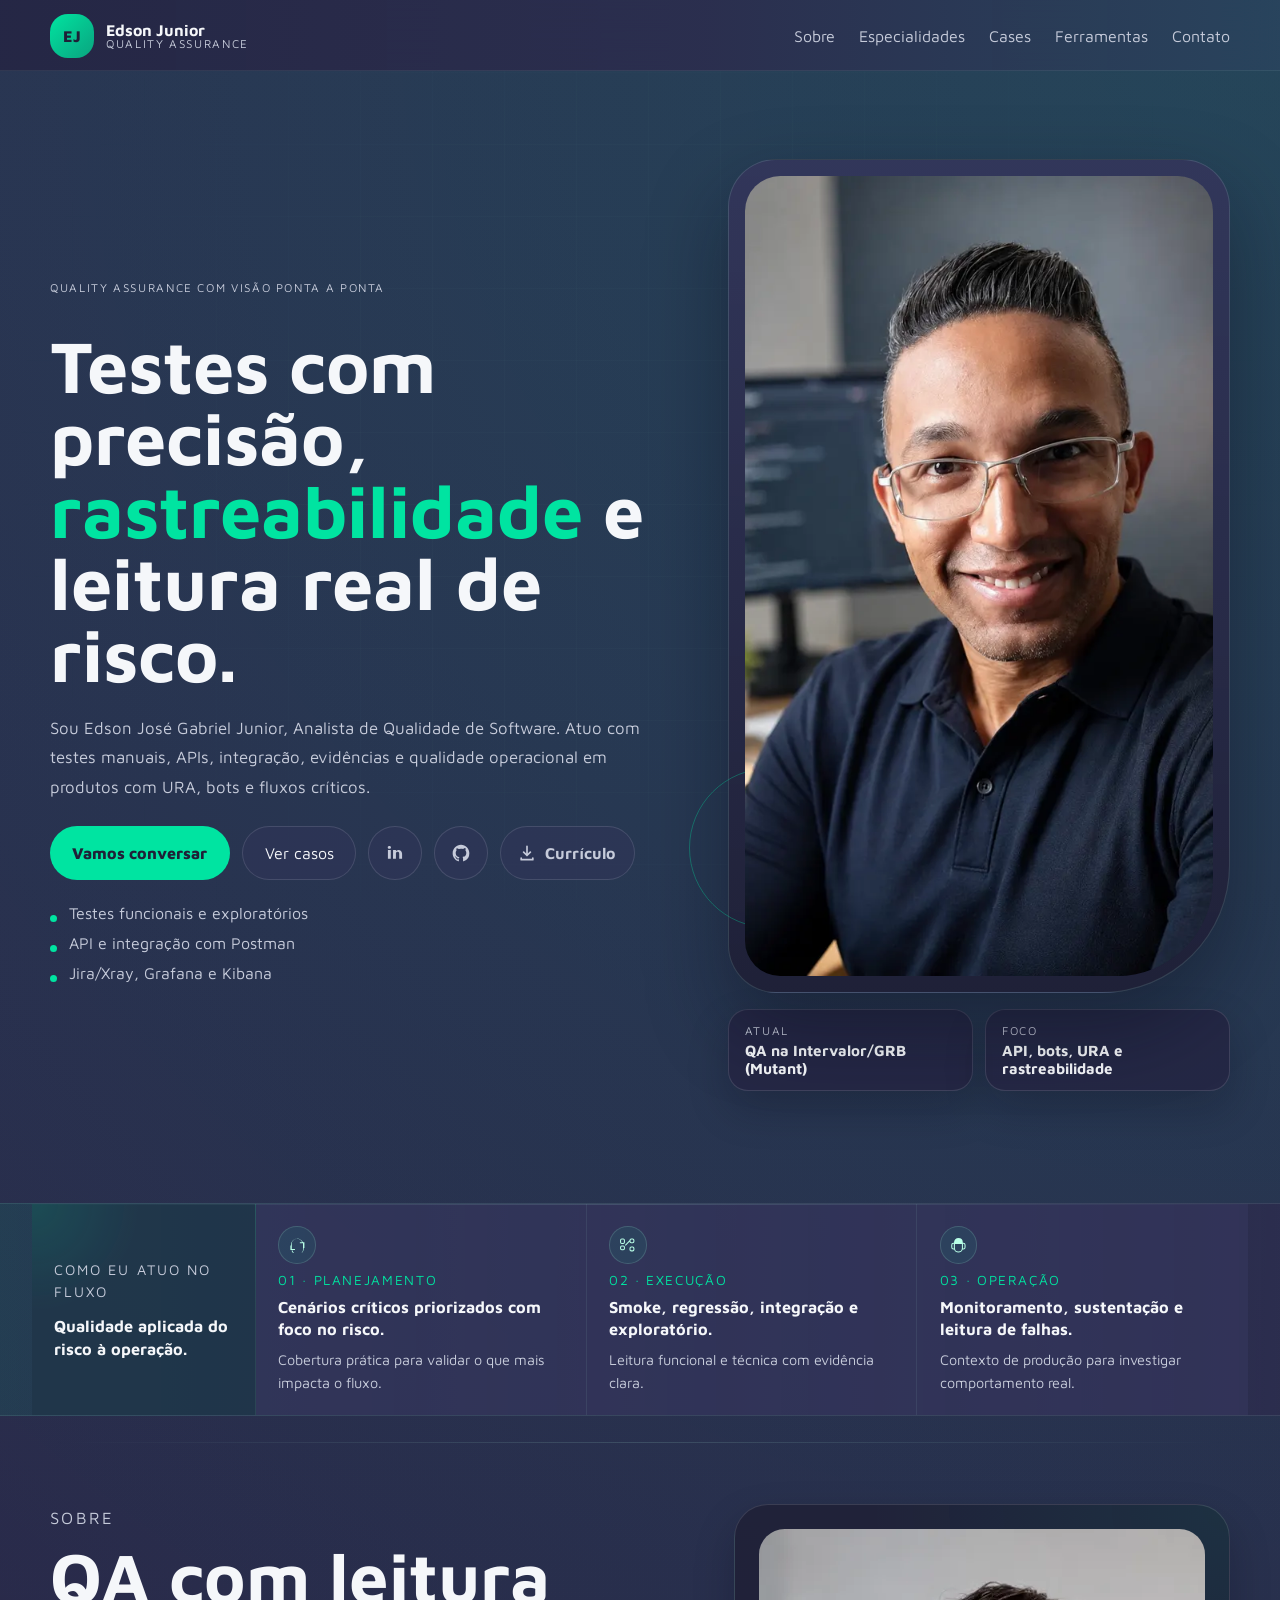
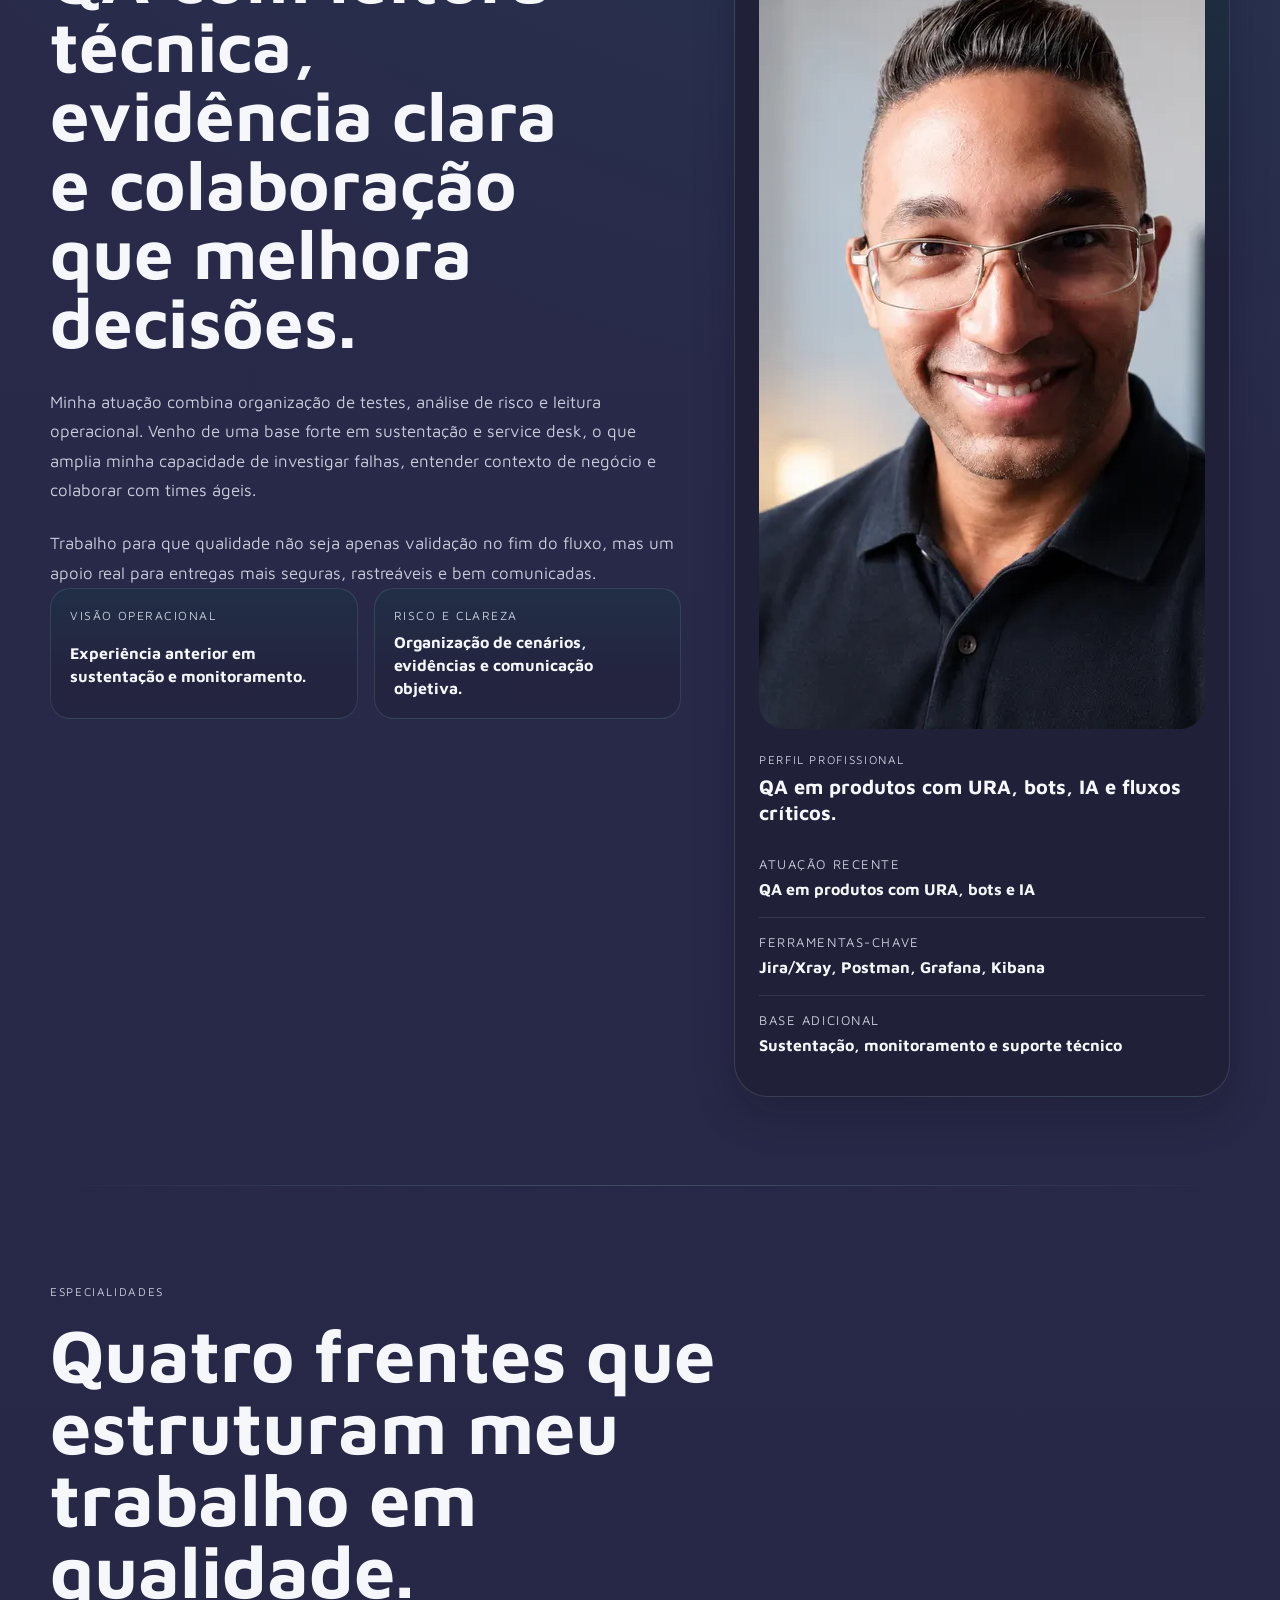
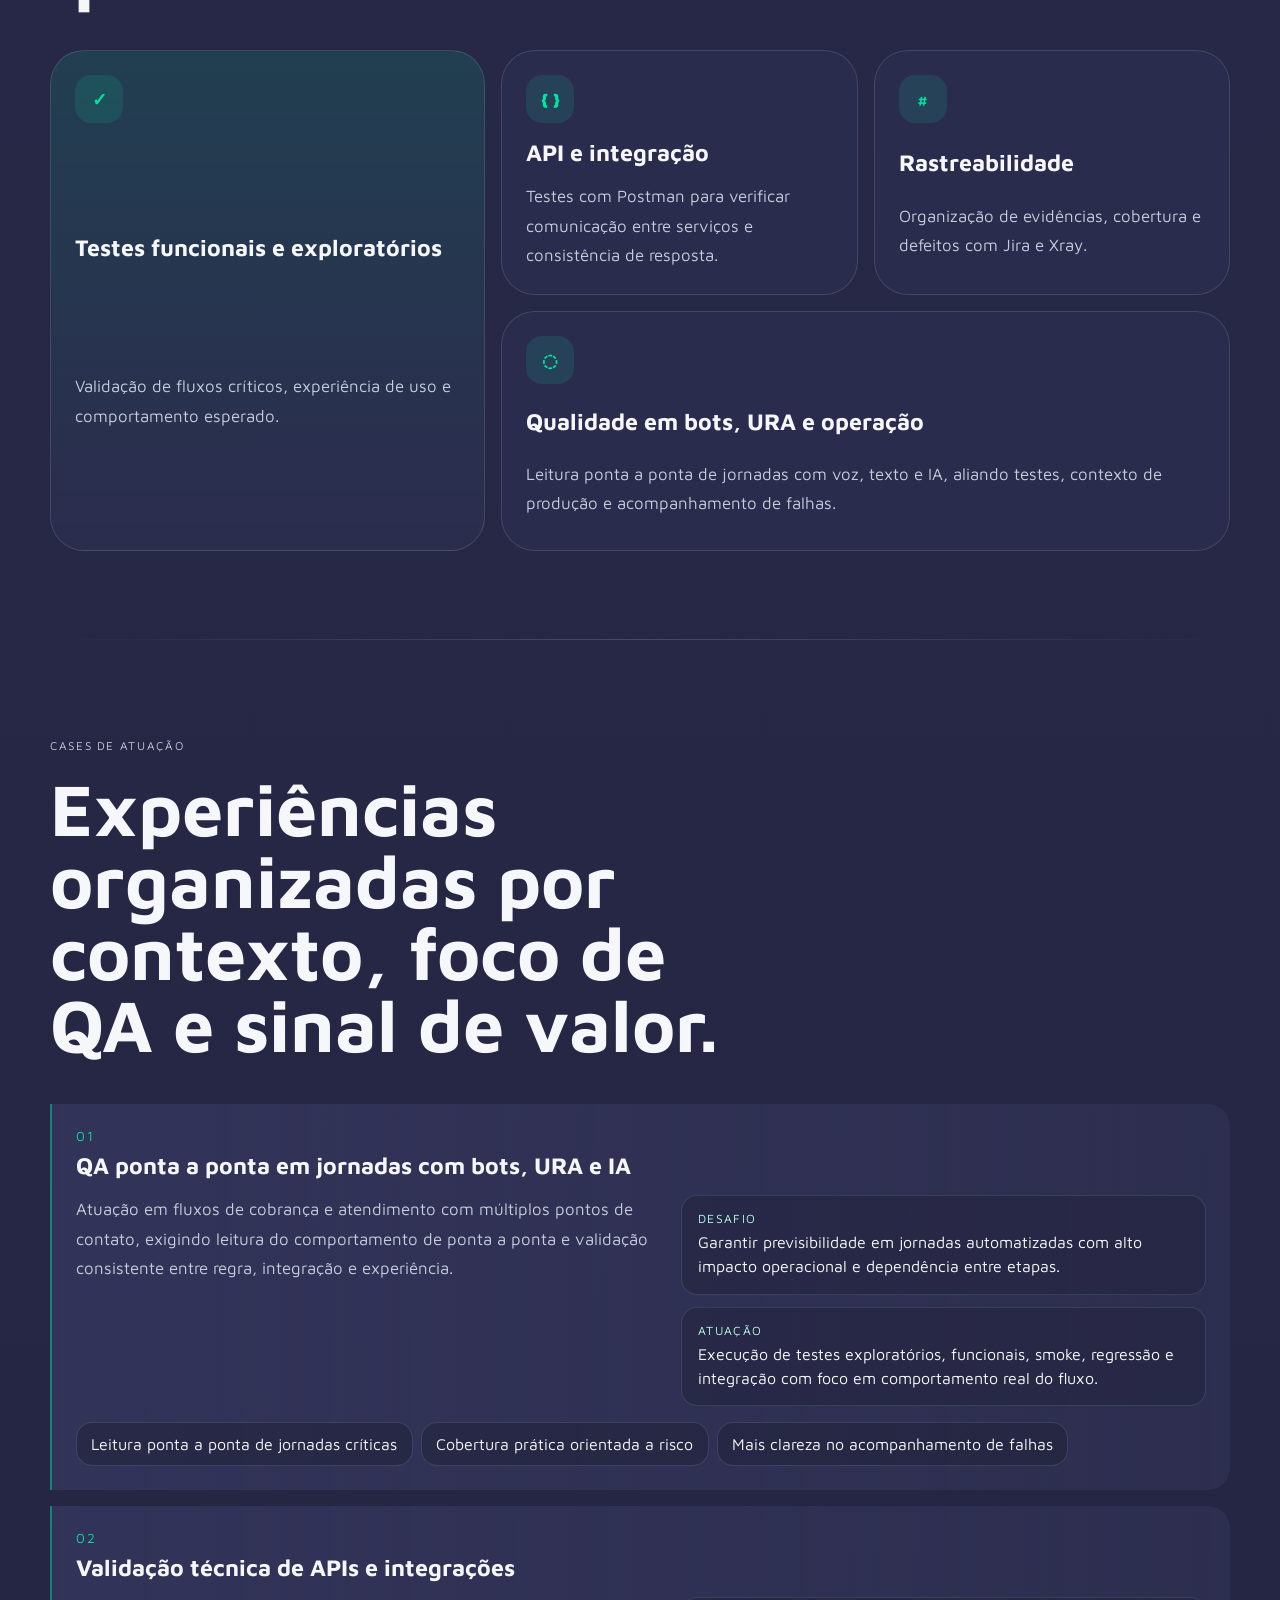
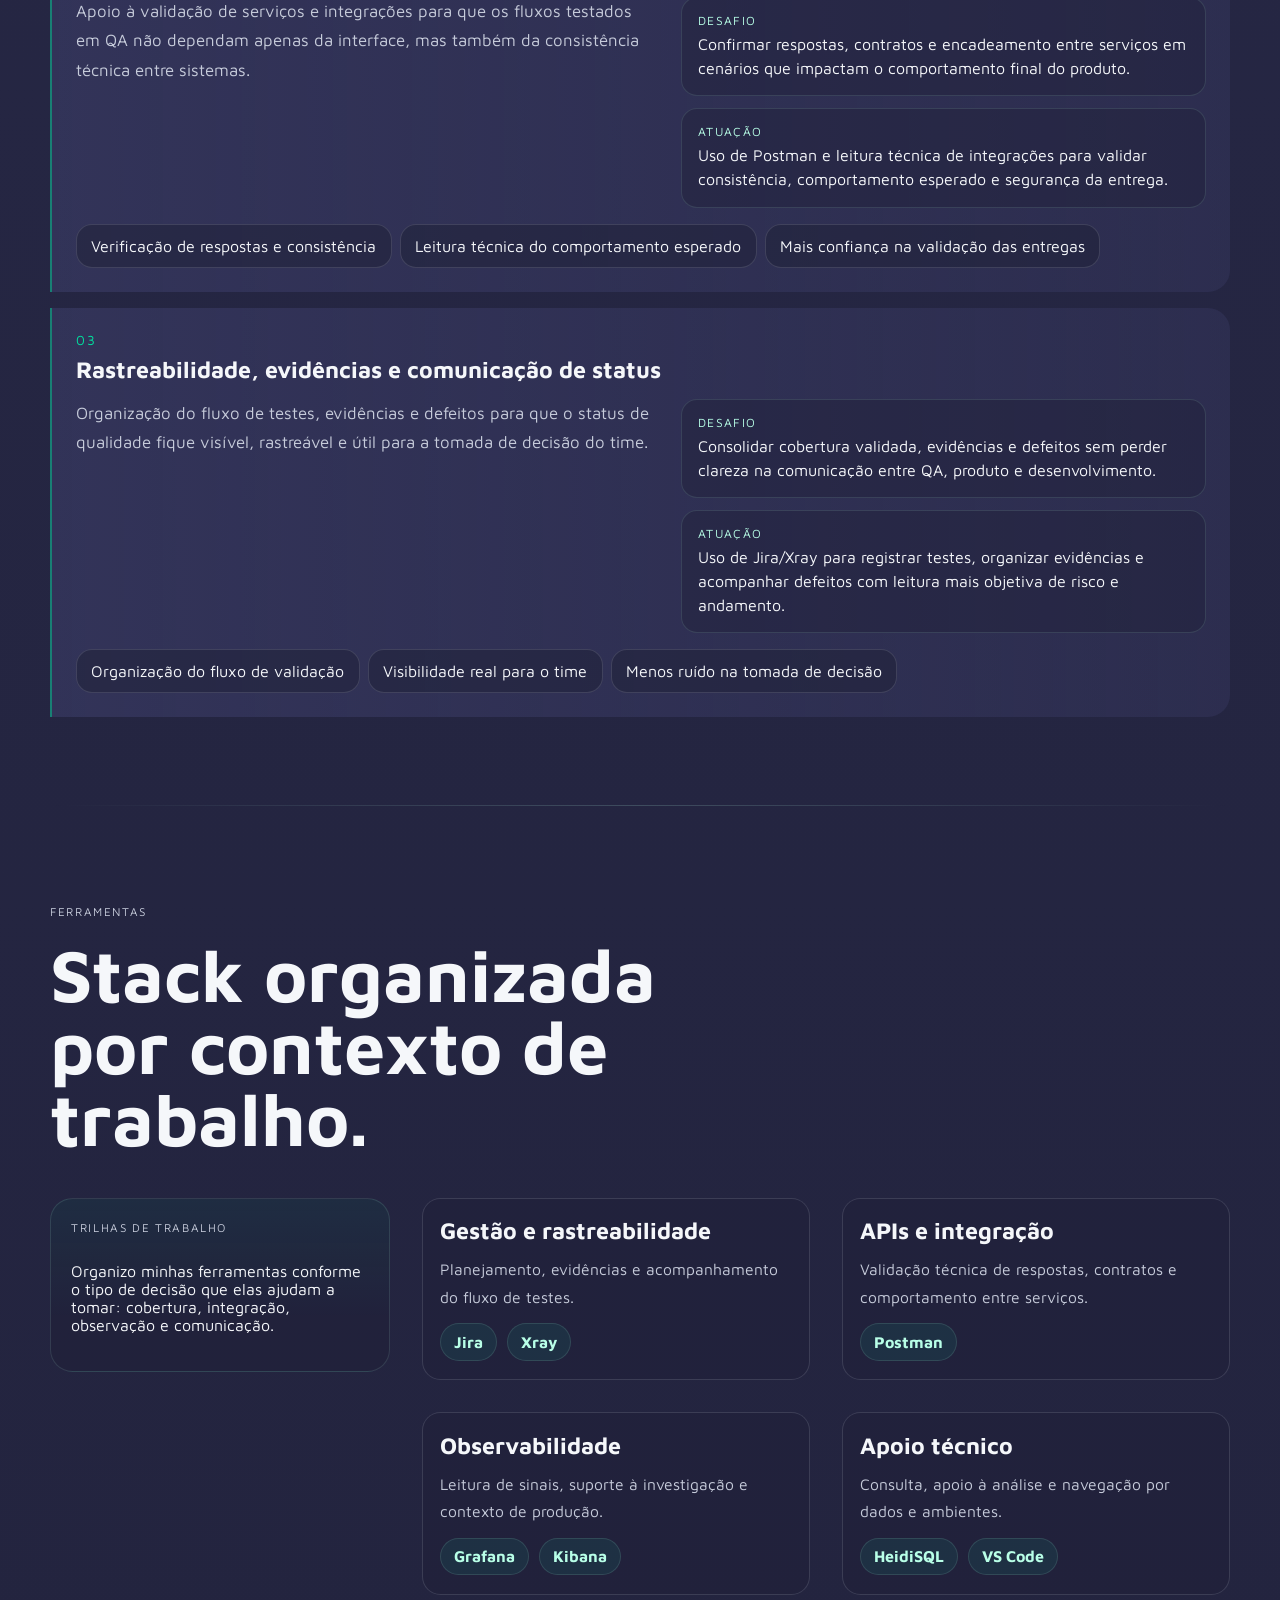
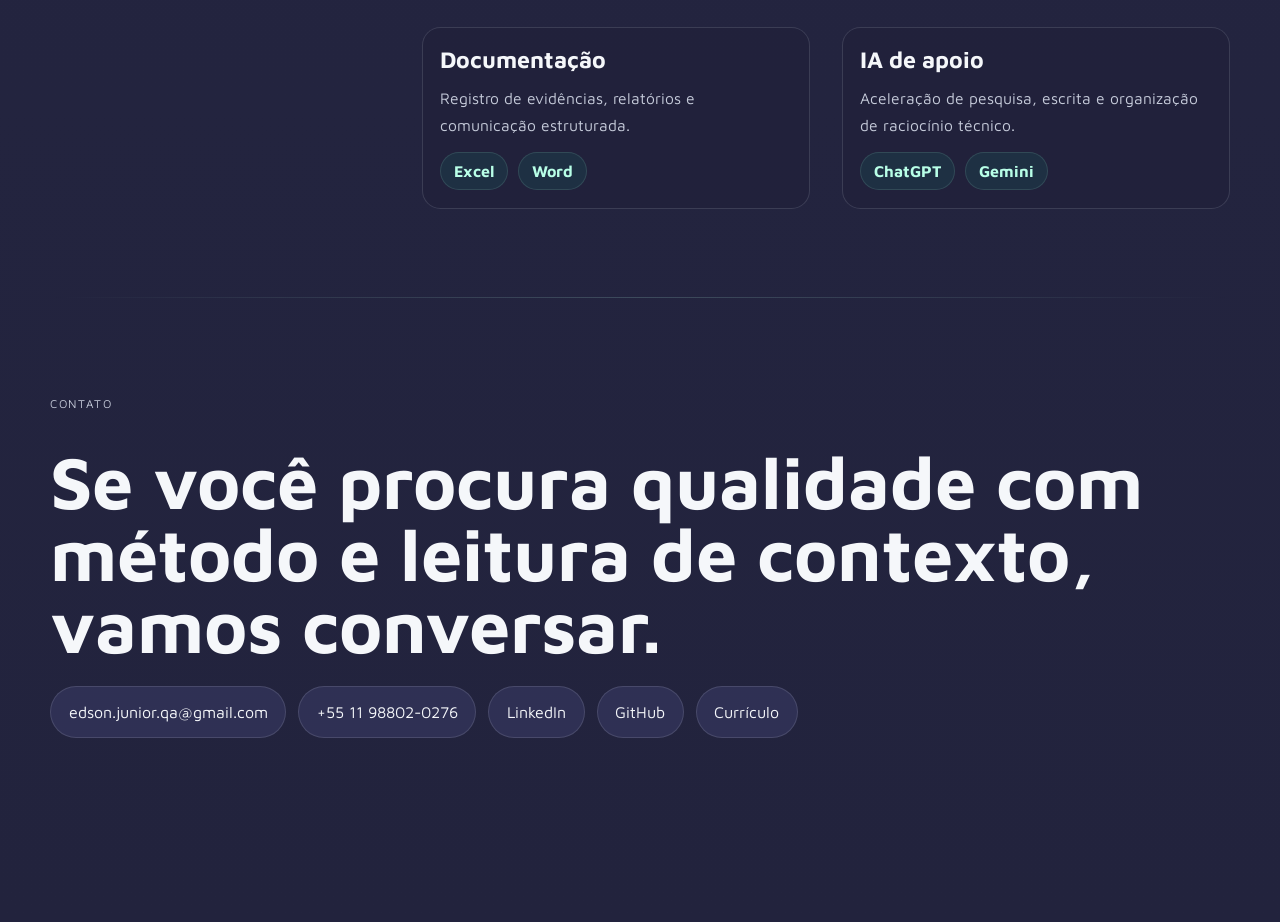
==== commit 9c027091: "perf(frontend): optimize critical media loading" ====
--- a/frontend/index.html
+++ b/frontend/index.html
@@ -7,7 +7,22 @@
       name="description"
       content="Portfólio de Edson José Gabriel Junior, Analista de Qualidade de Software com foco em testes ponta a ponta, APIs, rastreabilidade e qualidade operacional."
     />
+    <link rel="canonical" href="https://edson-junior-qa.vercel.app/" />
+    <meta property="og:type" content="website" />
+    <meta property="og:title" content="Edson Junior | QA Portfolio" />
+    <meta
+      property="og:description"
+      content="Portfólio de Edson José Gabriel Junior, Analista de Qualidade de Software com foco em testes ponta a ponta, APIs, rastreabilidade e qualidade operacional."
+    />
+    <meta property="og:url" content="https://edson-junior-qa.vercel.app/" />
+    <meta name="twitter:card" content="summary_large_image" />
+    <meta name="twitter:title" content="Edson Junior | QA Portfolio" />
+    <meta
+      name="twitter:description"
+      content="Portfólio de Edson José Gabriel Junior, Analista de Qualidade de Software com foco em testes ponta a ponta, APIs, rastreabilidade e qualidade operacional."
+    />
     <title>Edson Junior | QA Portfolio</title>
+    <link rel="icon" href="./assets/images/favicon.svg" type="image/svg+xml" />
     <link rel="preconnect" href="https://fonts.googleapis.com" />
     <link rel="preconnect" href="https://fonts.gstatic.com" crossorigin />
     <link
@@ -24,7 +39,7 @@
     <div class="page-shell">
       <header class="site-header">
         <div class="site-header__inner">
-          <a class="brand" href="#inicio" aria-label="Ir para o início">
+          <a class="brand" href="#inicio">
             <span class="brand__mark">EJ</span>
             <span class="brand__text">
               <strong>Edson Junior</strong>
@@ -131,7 +146,10 @@
             <div class="portrait-frame">
               <div class="portrait-frame__halo"></div>
               <img
-                src="./assets/images/foto2.png"
+                src="./assets/images/foto2.webp"
+                width="640"
+                height="800"
+                fetchpriority="high"
                 alt="Foto de Edson Junior sorrindo, em ambiente profissional."
               />
             </div>
@@ -233,7 +251,10 @@
 
             <aside class="about__panel reveal">
               <img
-                src="./assets/images/foto1.png"
+                src="./assets/images/foto1.webp"
+                width="800"
+                height="800"
+                loading="lazy"
                 alt="Retrato alternativo de Edson Junior em ambiente corporativo."
               />
               <div class="about__panel-intro">
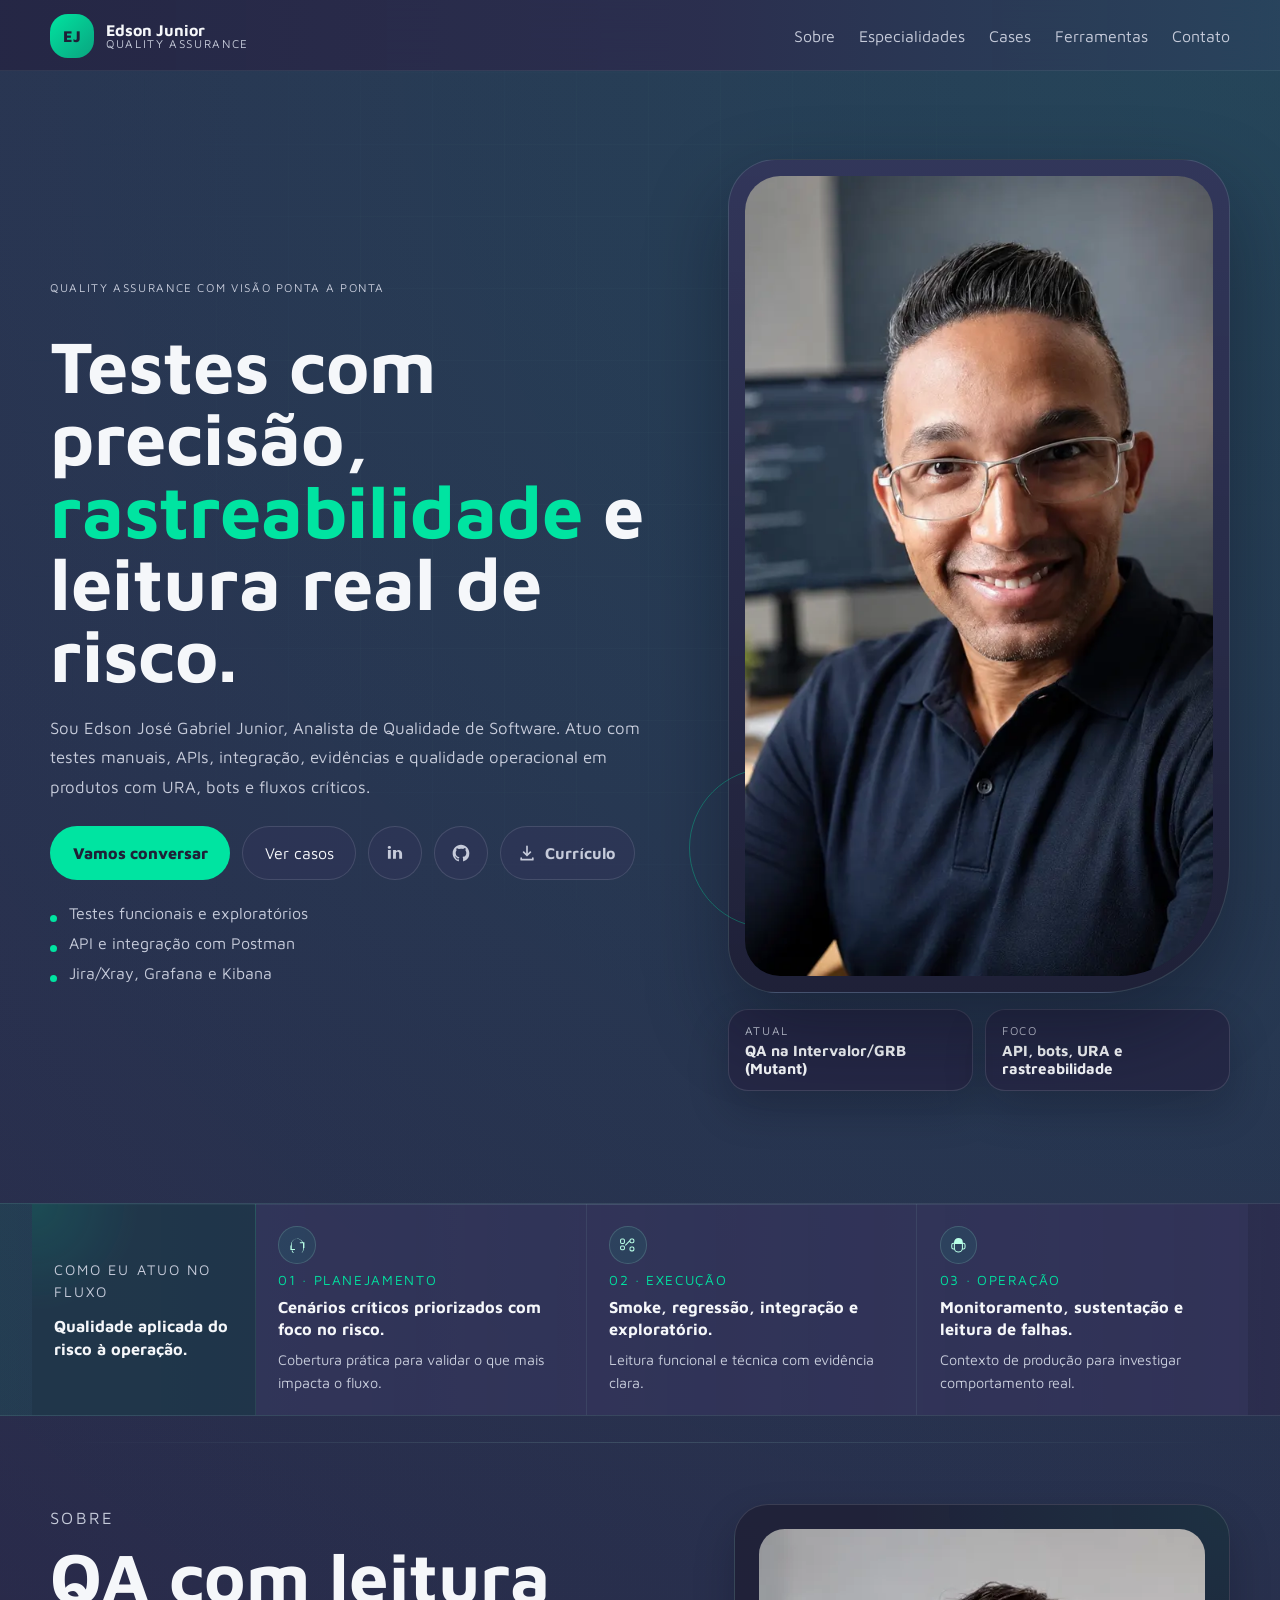
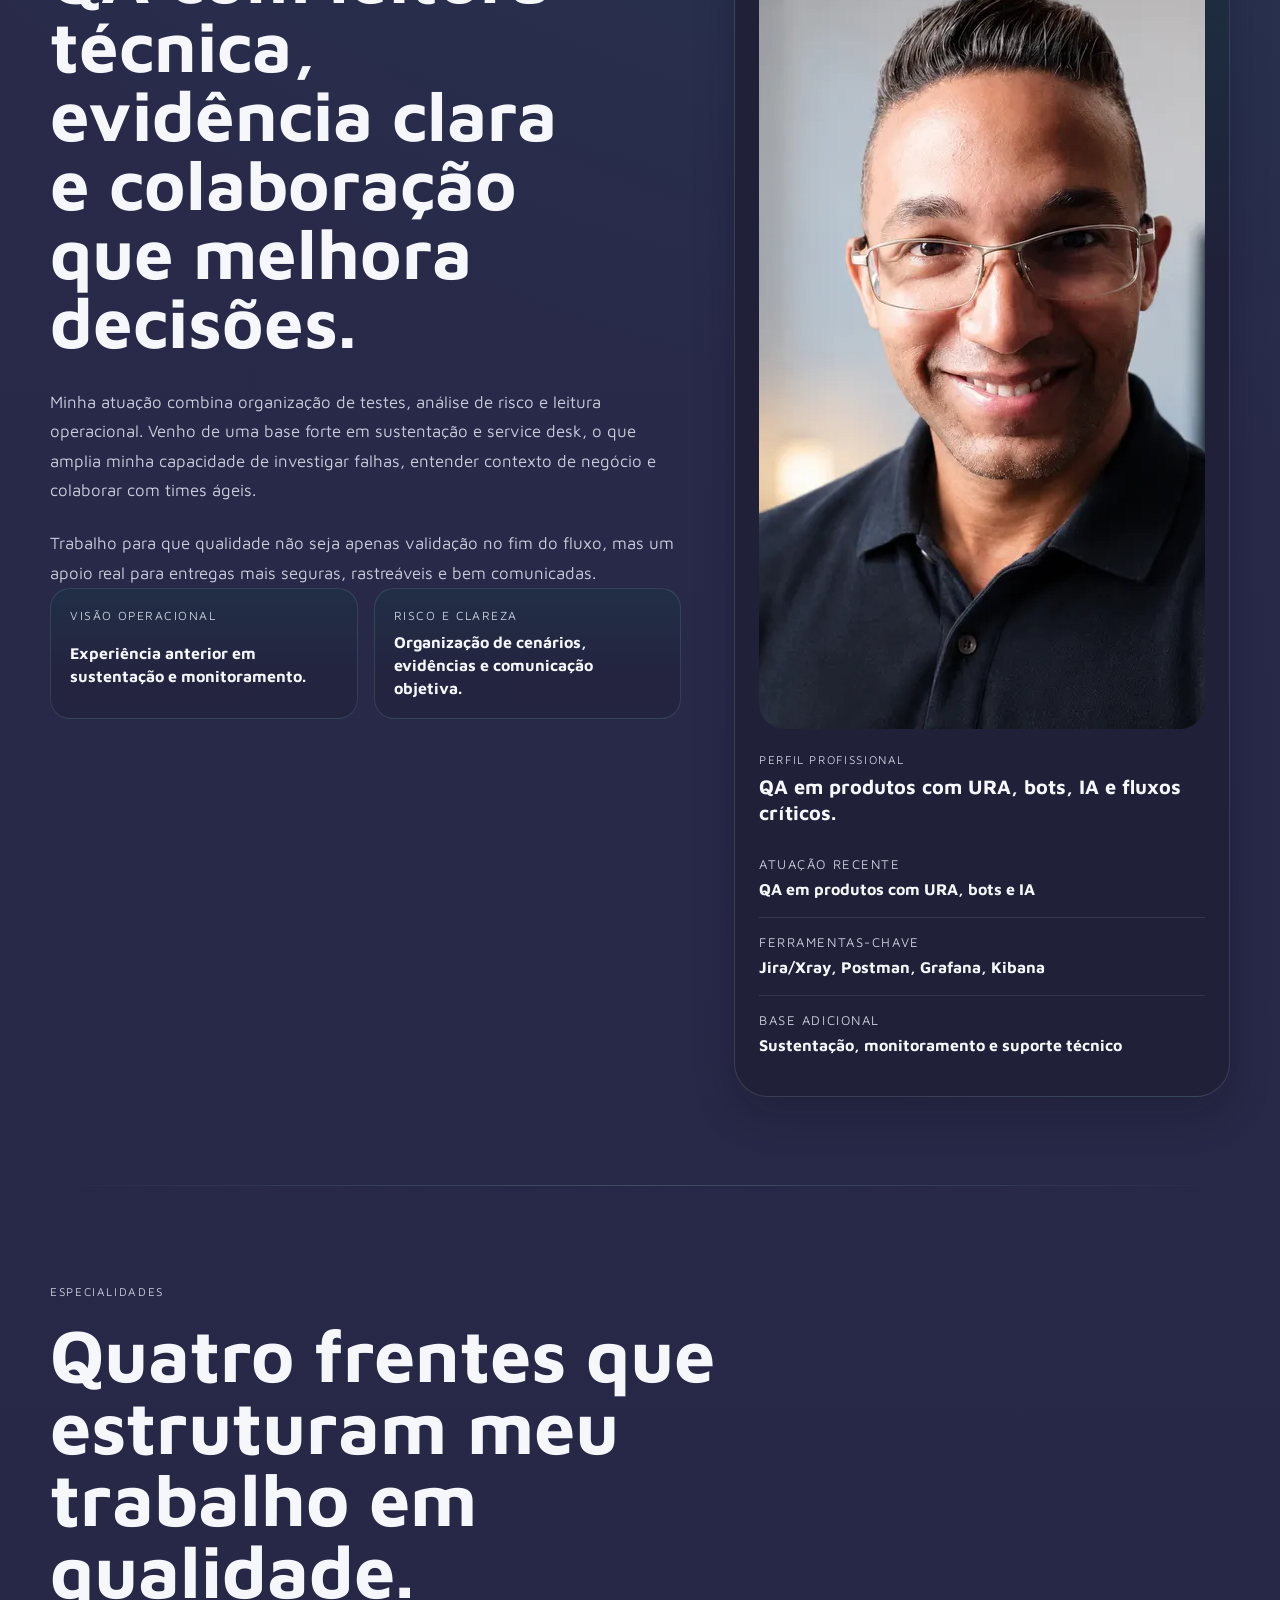
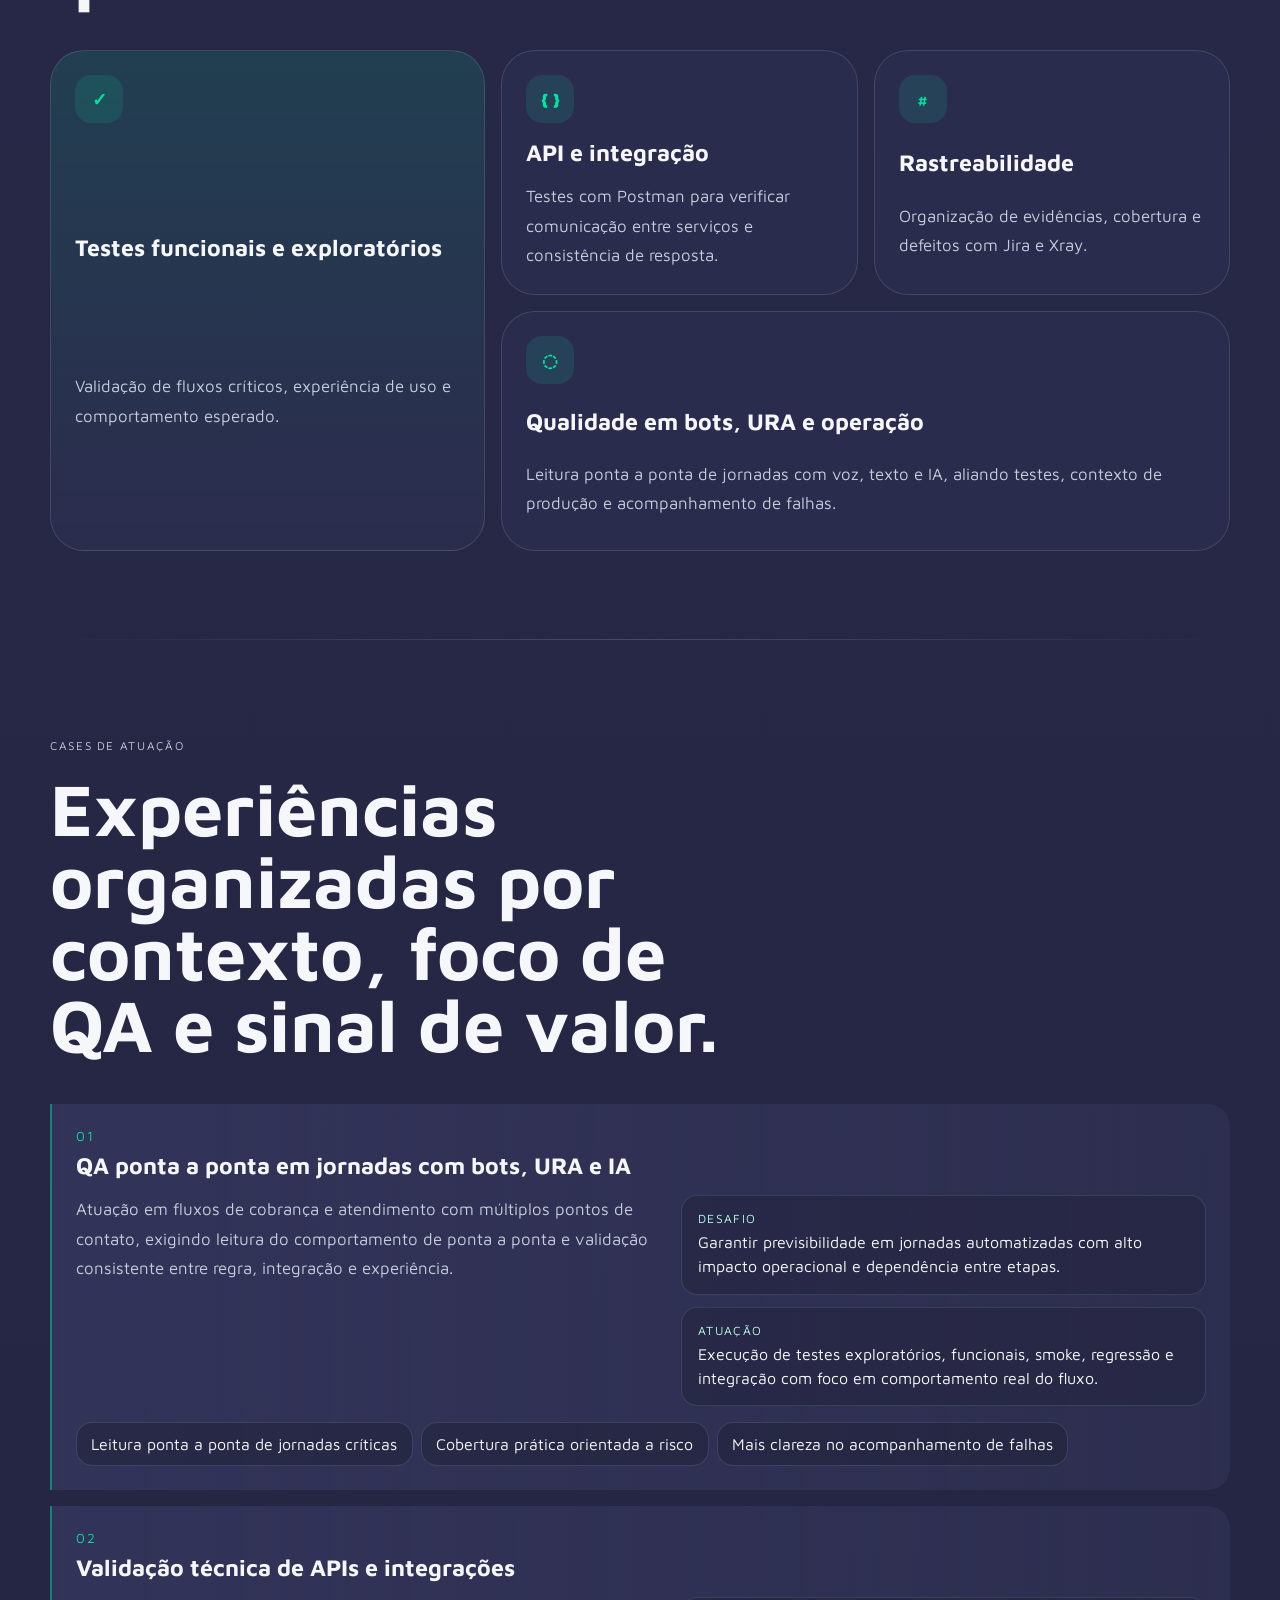
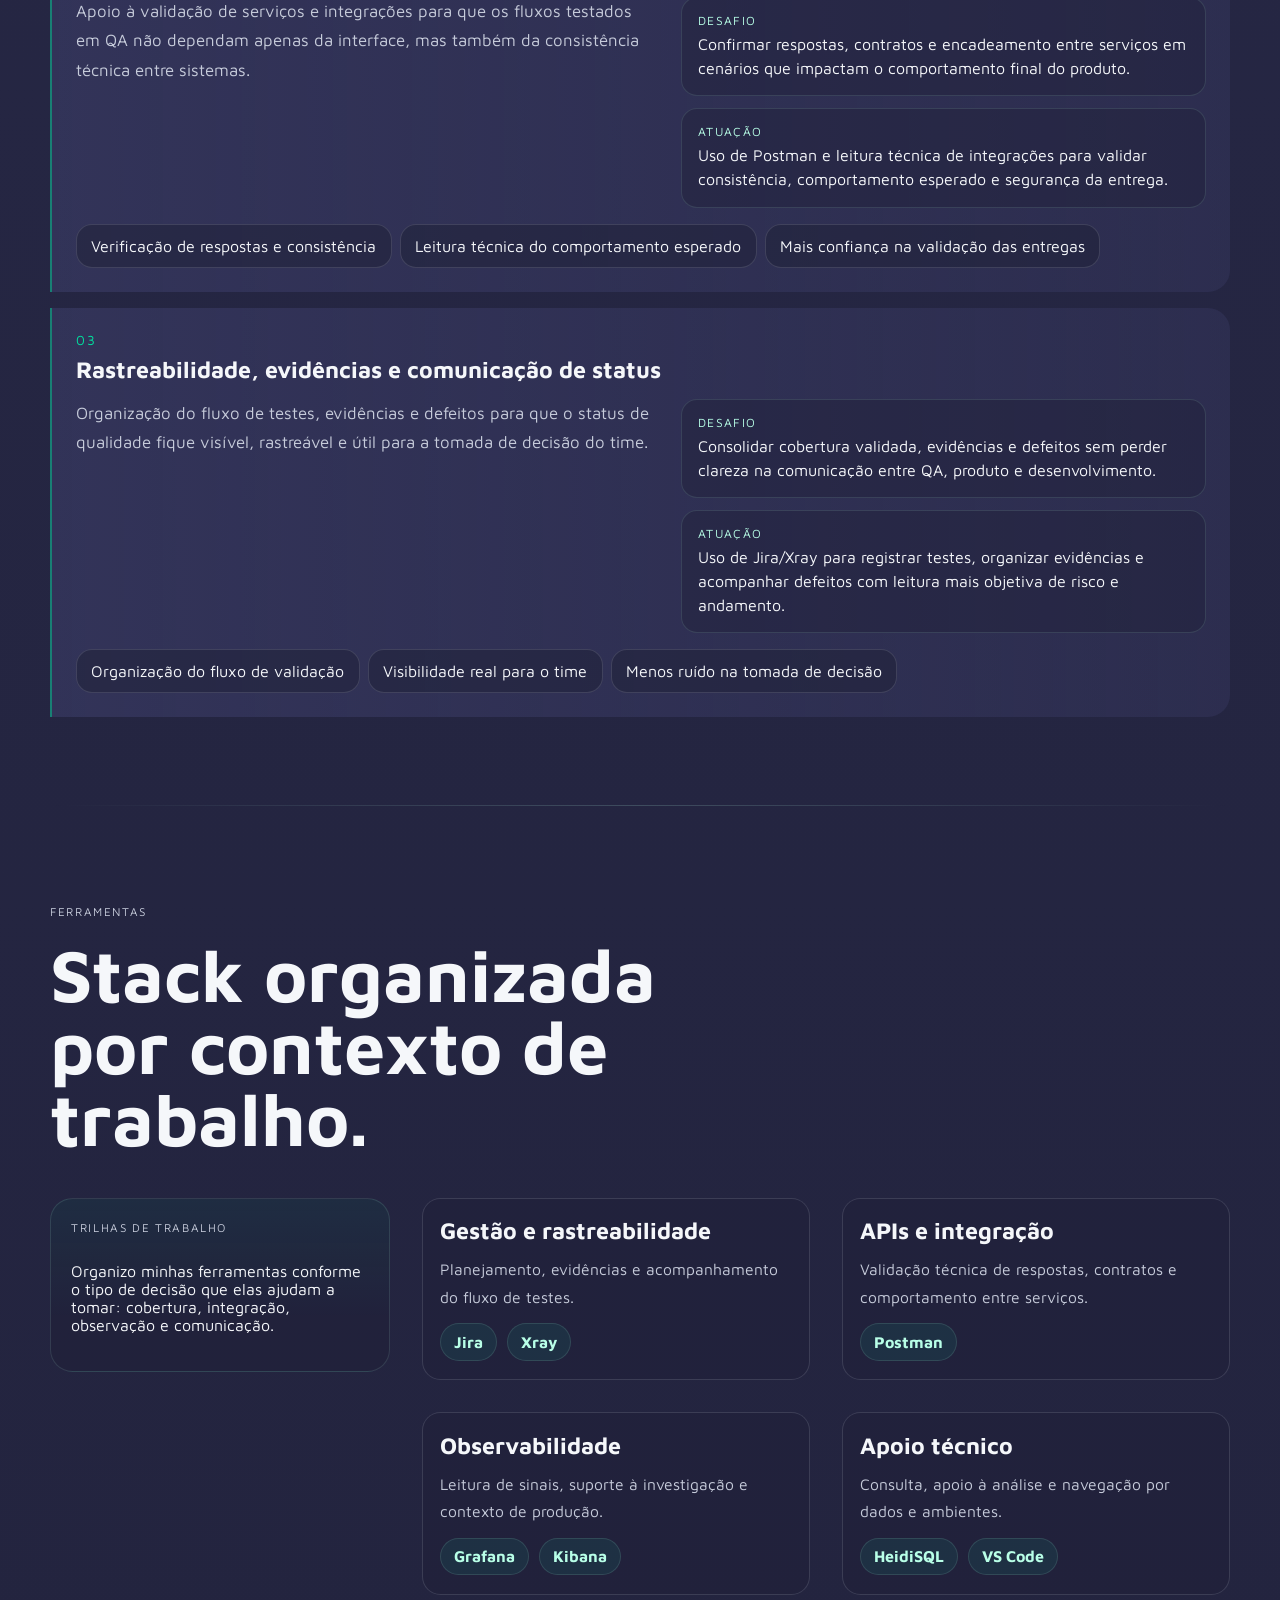
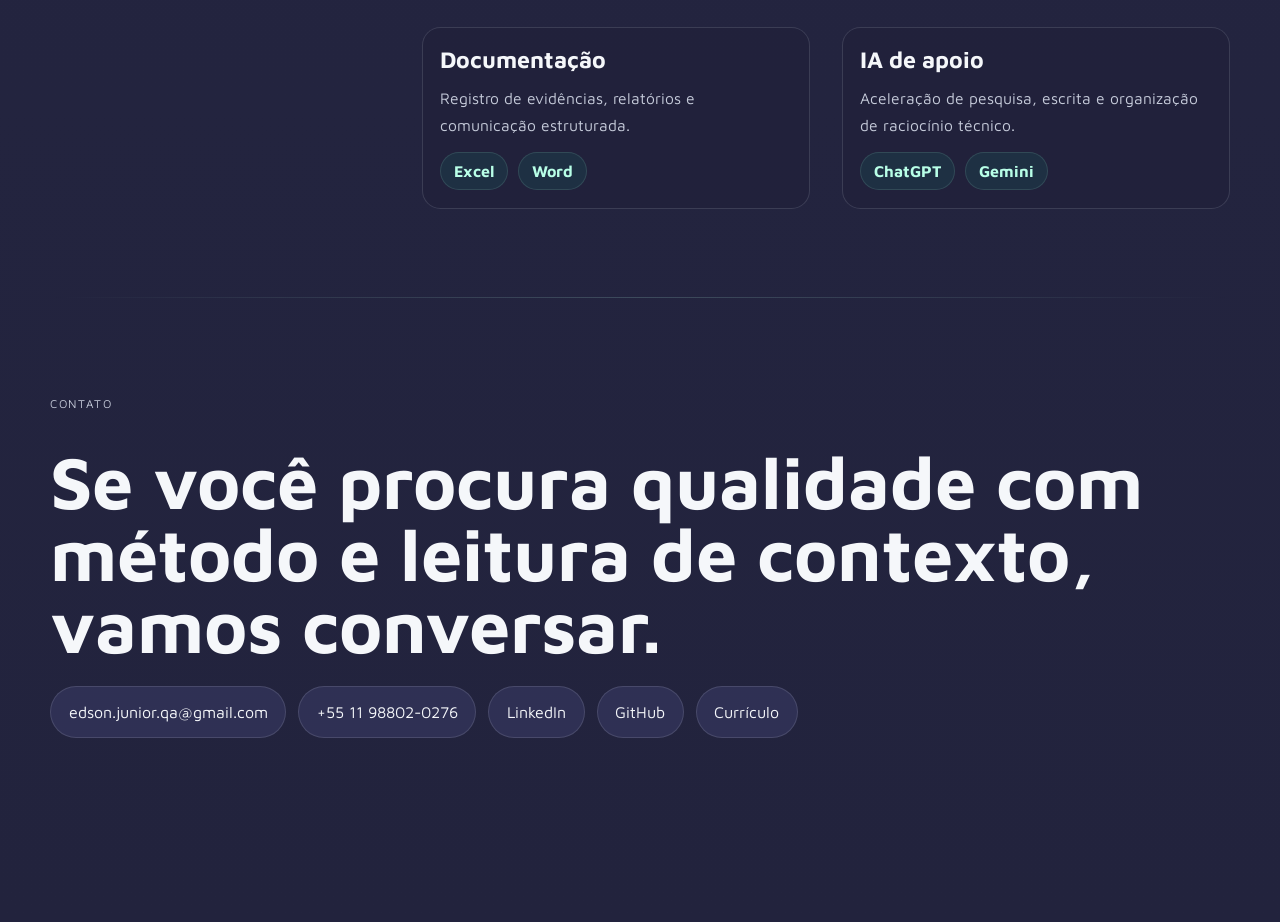
==== commit 9f2a059c: "perf(fonts): self-host critical typography" ====
--- a/frontend/index.html
+++ b/frontend/index.html
@@ -23,12 +23,6 @@
     />
     <title>Edson Junior | QA Portfolio</title>
     <link rel="icon" href="./assets/images/favicon.svg" type="image/svg+xml" />
-    <link rel="preconnect" href="https://fonts.googleapis.com" />
-    <link rel="preconnect" href="https://fonts.gstatic.com" crossorigin />
-    <link
-      href="https://fonts.googleapis.com/css2?family=Maven+Pro:wght@400;500;600;700;800&display=swap"
-      rel="stylesheet"
-    />
     <link rel="stylesheet" href="./assets/styles/tokens.css" />
     <link rel="stylesheet" href="./assets/styles/base.css" />
     <link rel="stylesheet" href="./assets/styles/sections.css" />
--- a/frontend/assets/styles/base.css
+++ b/frontend/assets/styles/base.css
@@ -1,3 +1,11 @@
+@font-face {
+  font-family: "Maven Pro";
+  font-style: normal;
+  font-weight: 400 800;
+  font-display: swap;
+  src: url("../fonts/maven-pro-latin.woff2") format("woff2");
+}
+
 *,
 *::before,
 *::after {
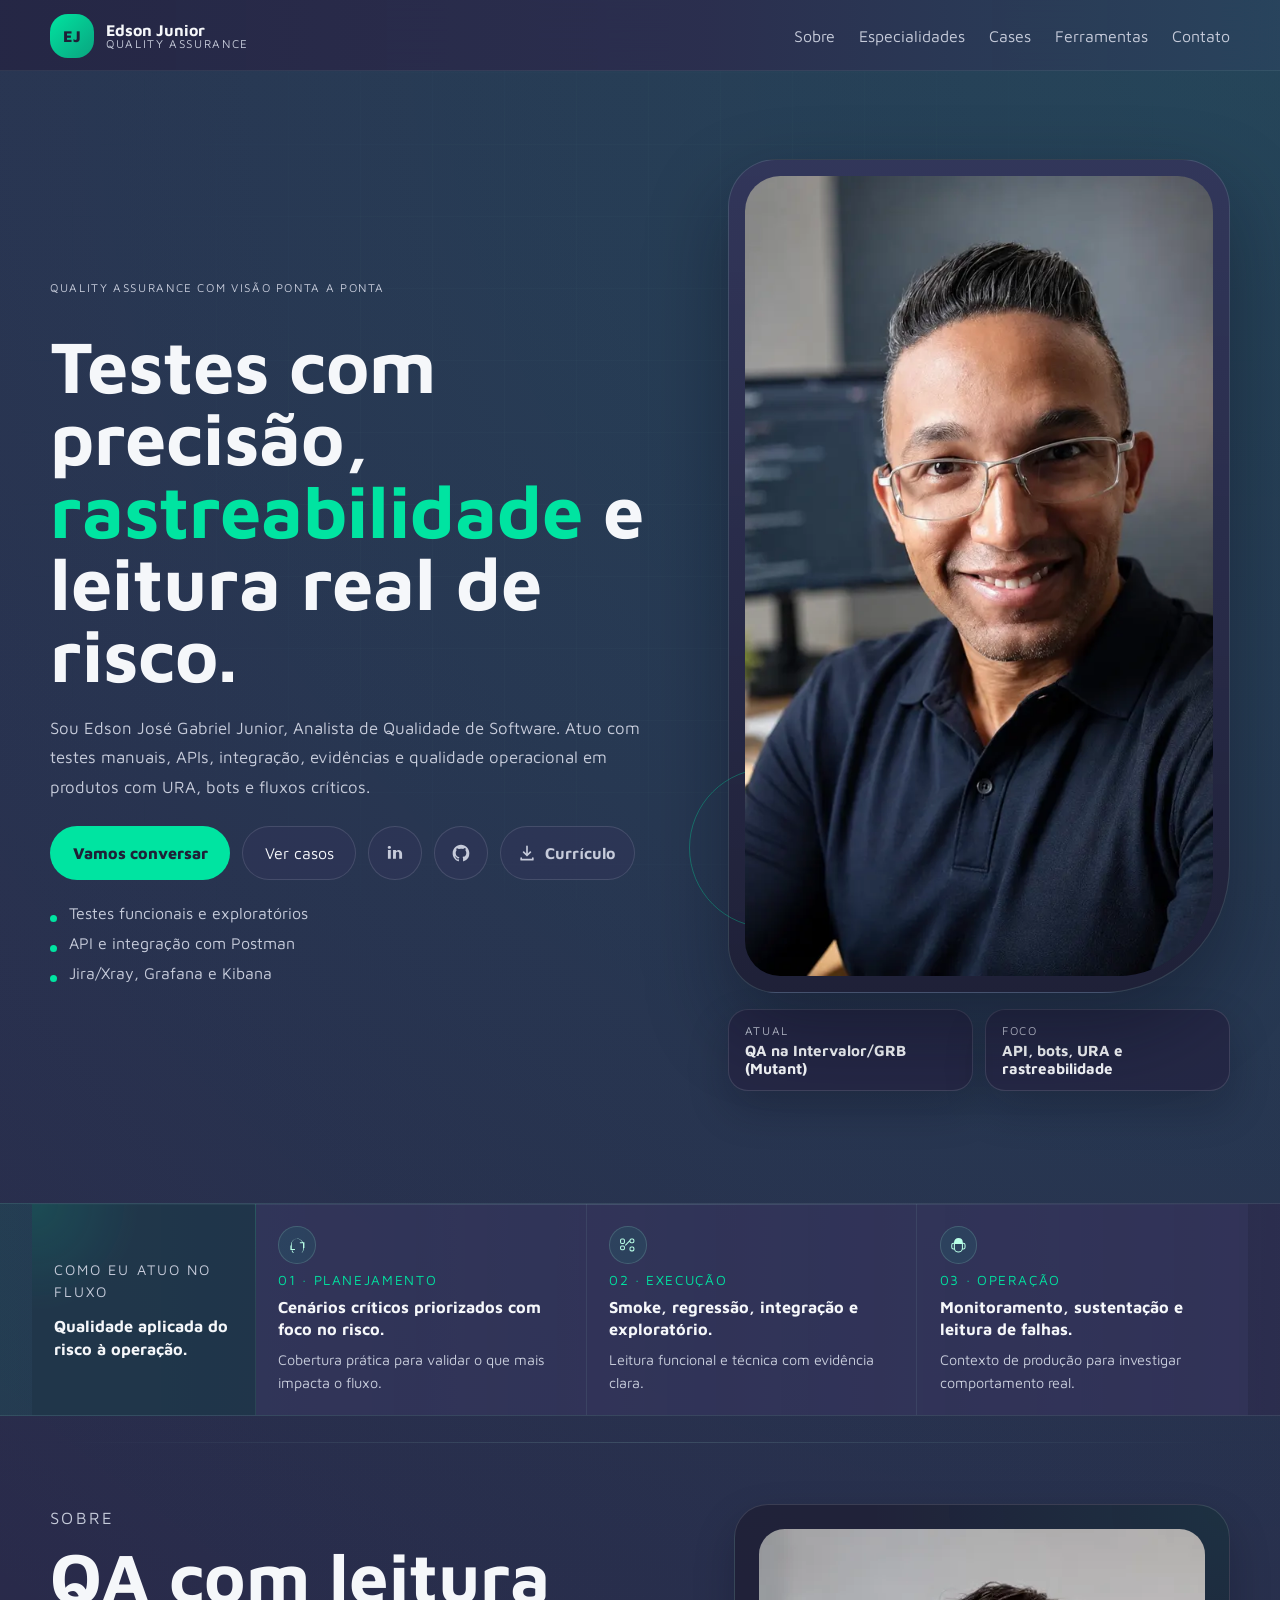
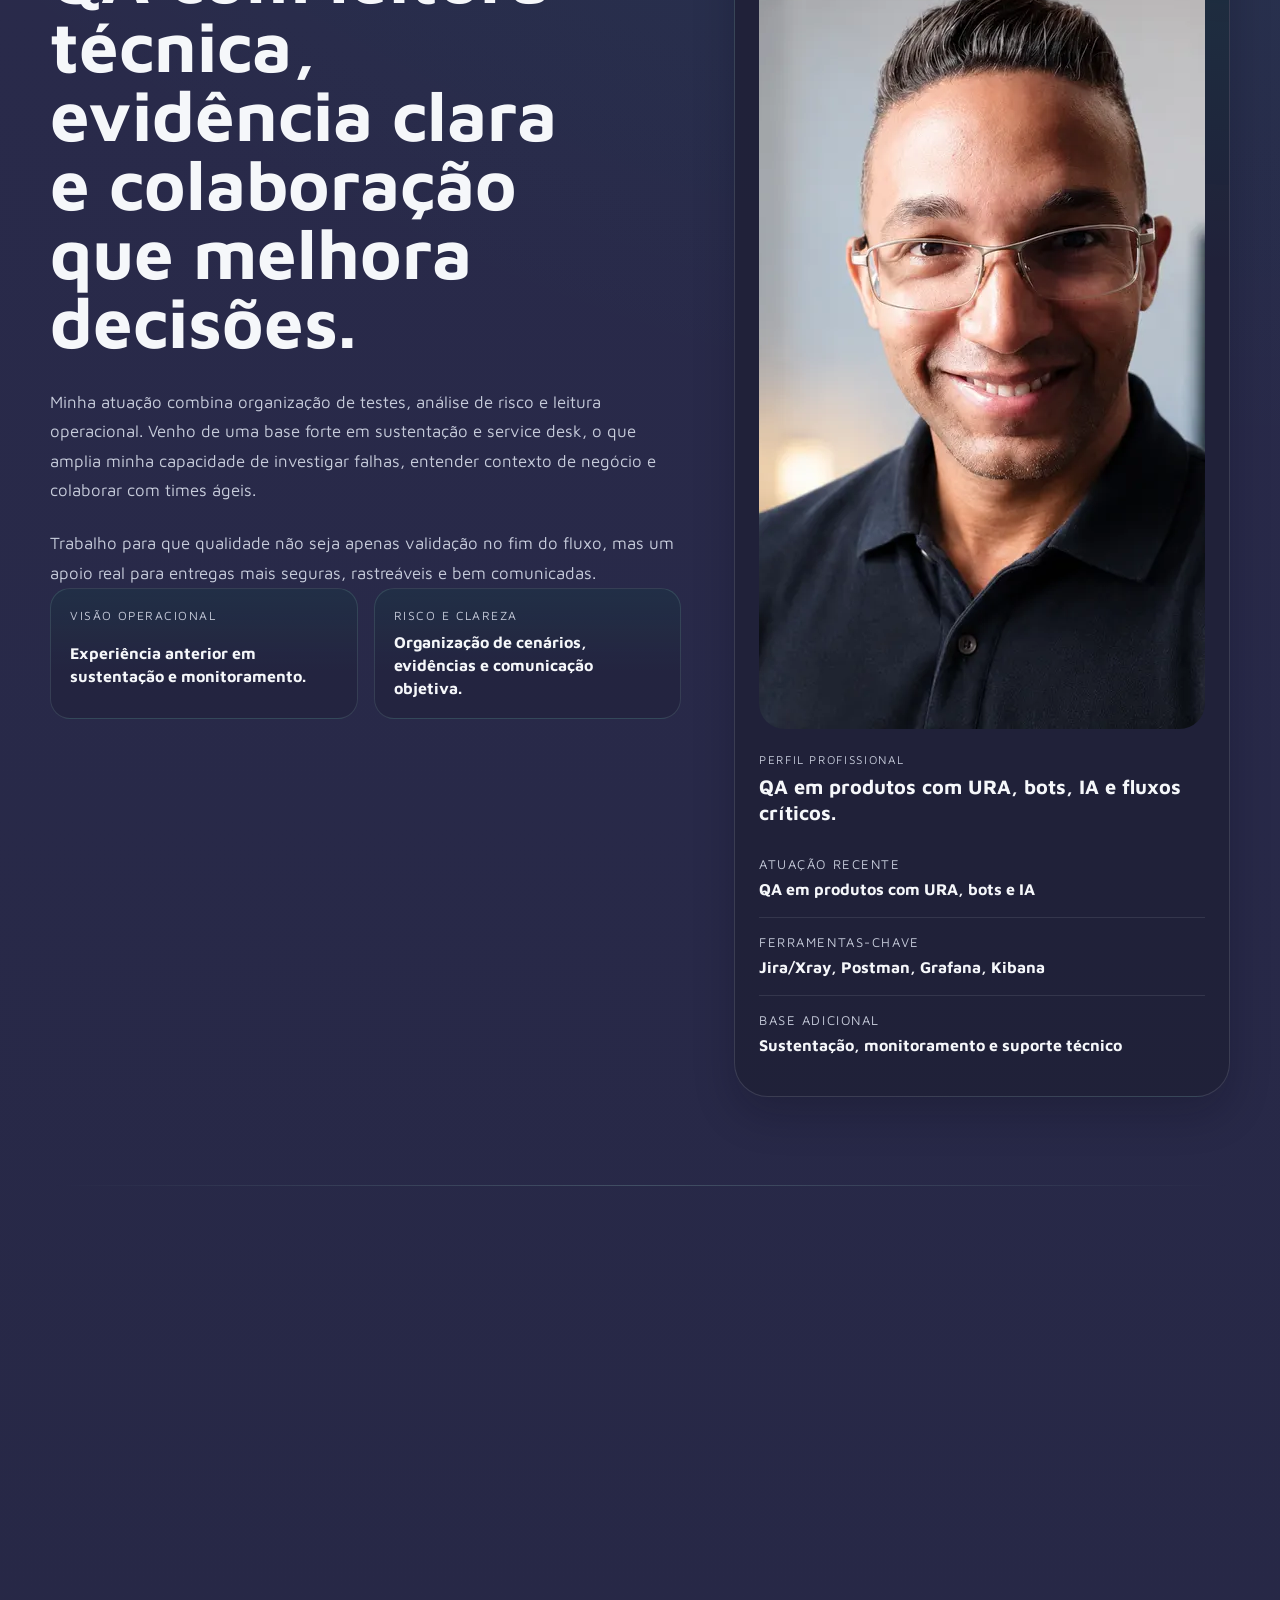
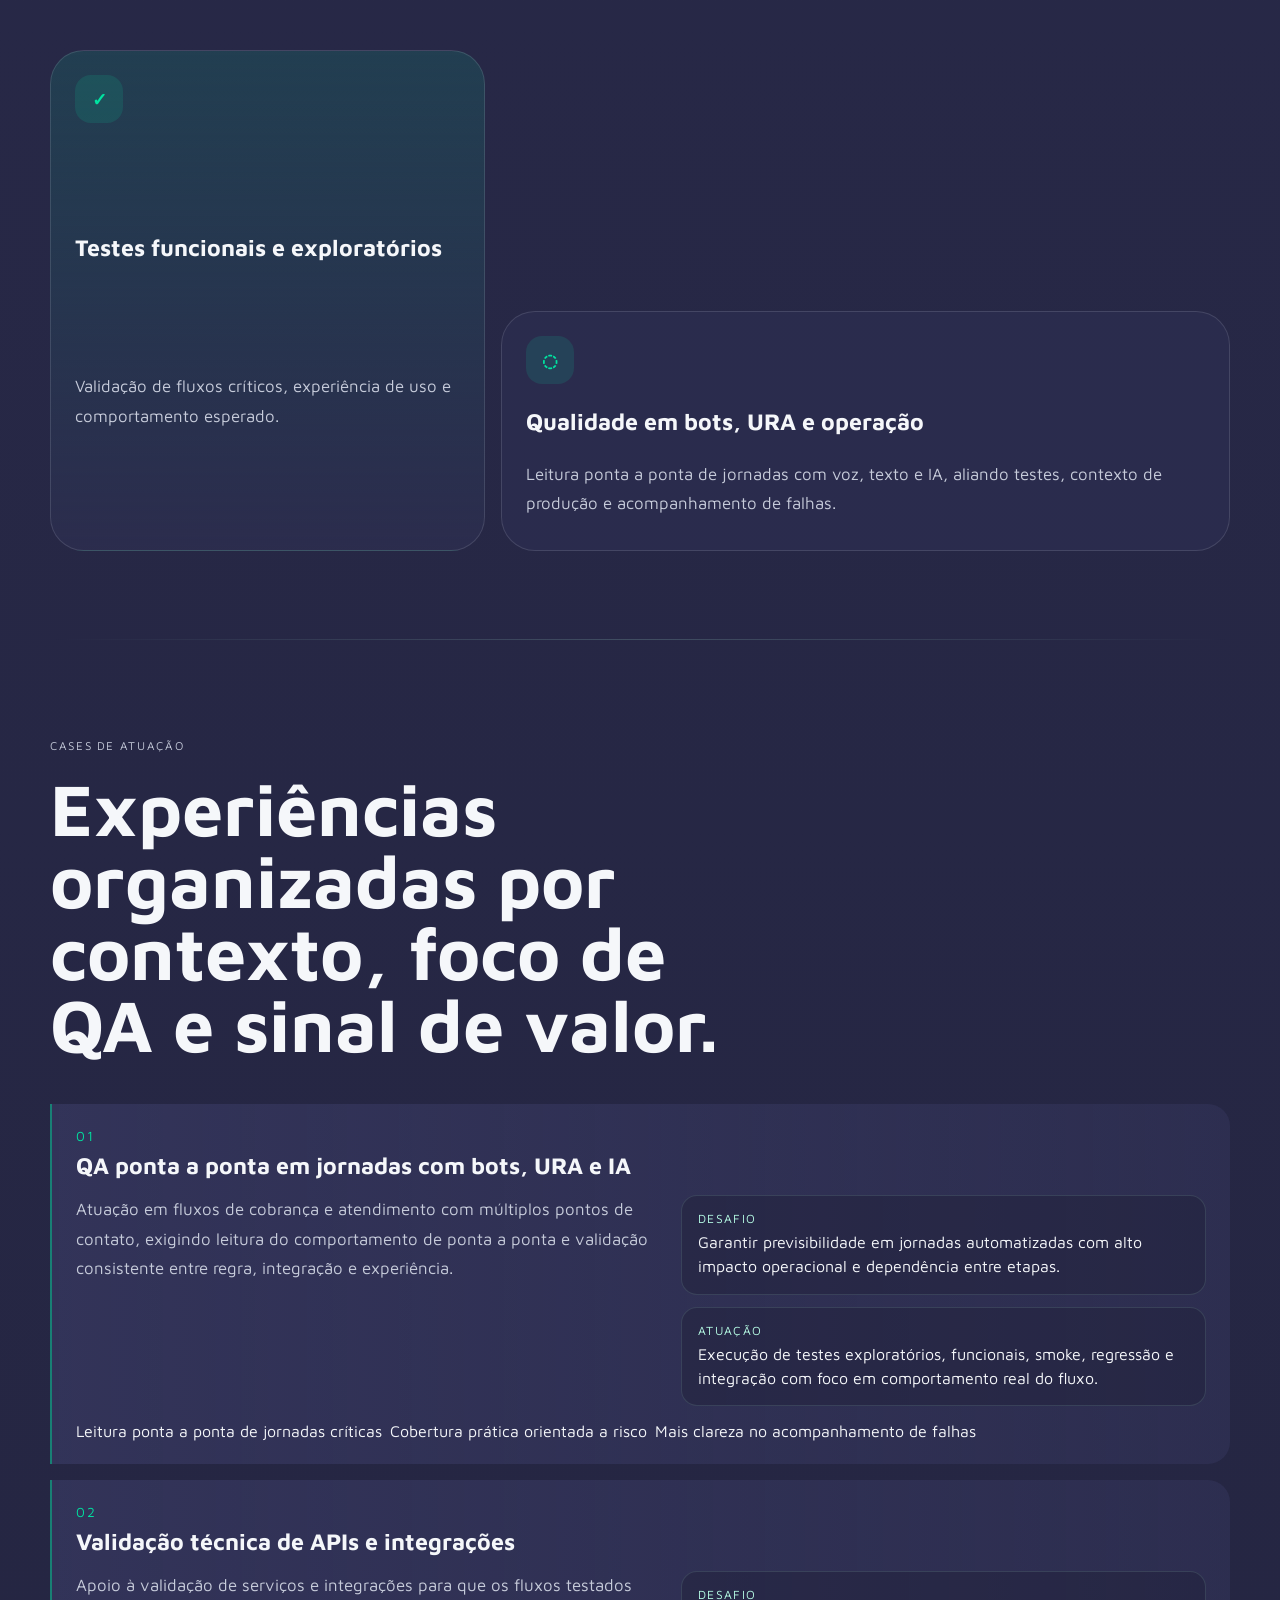
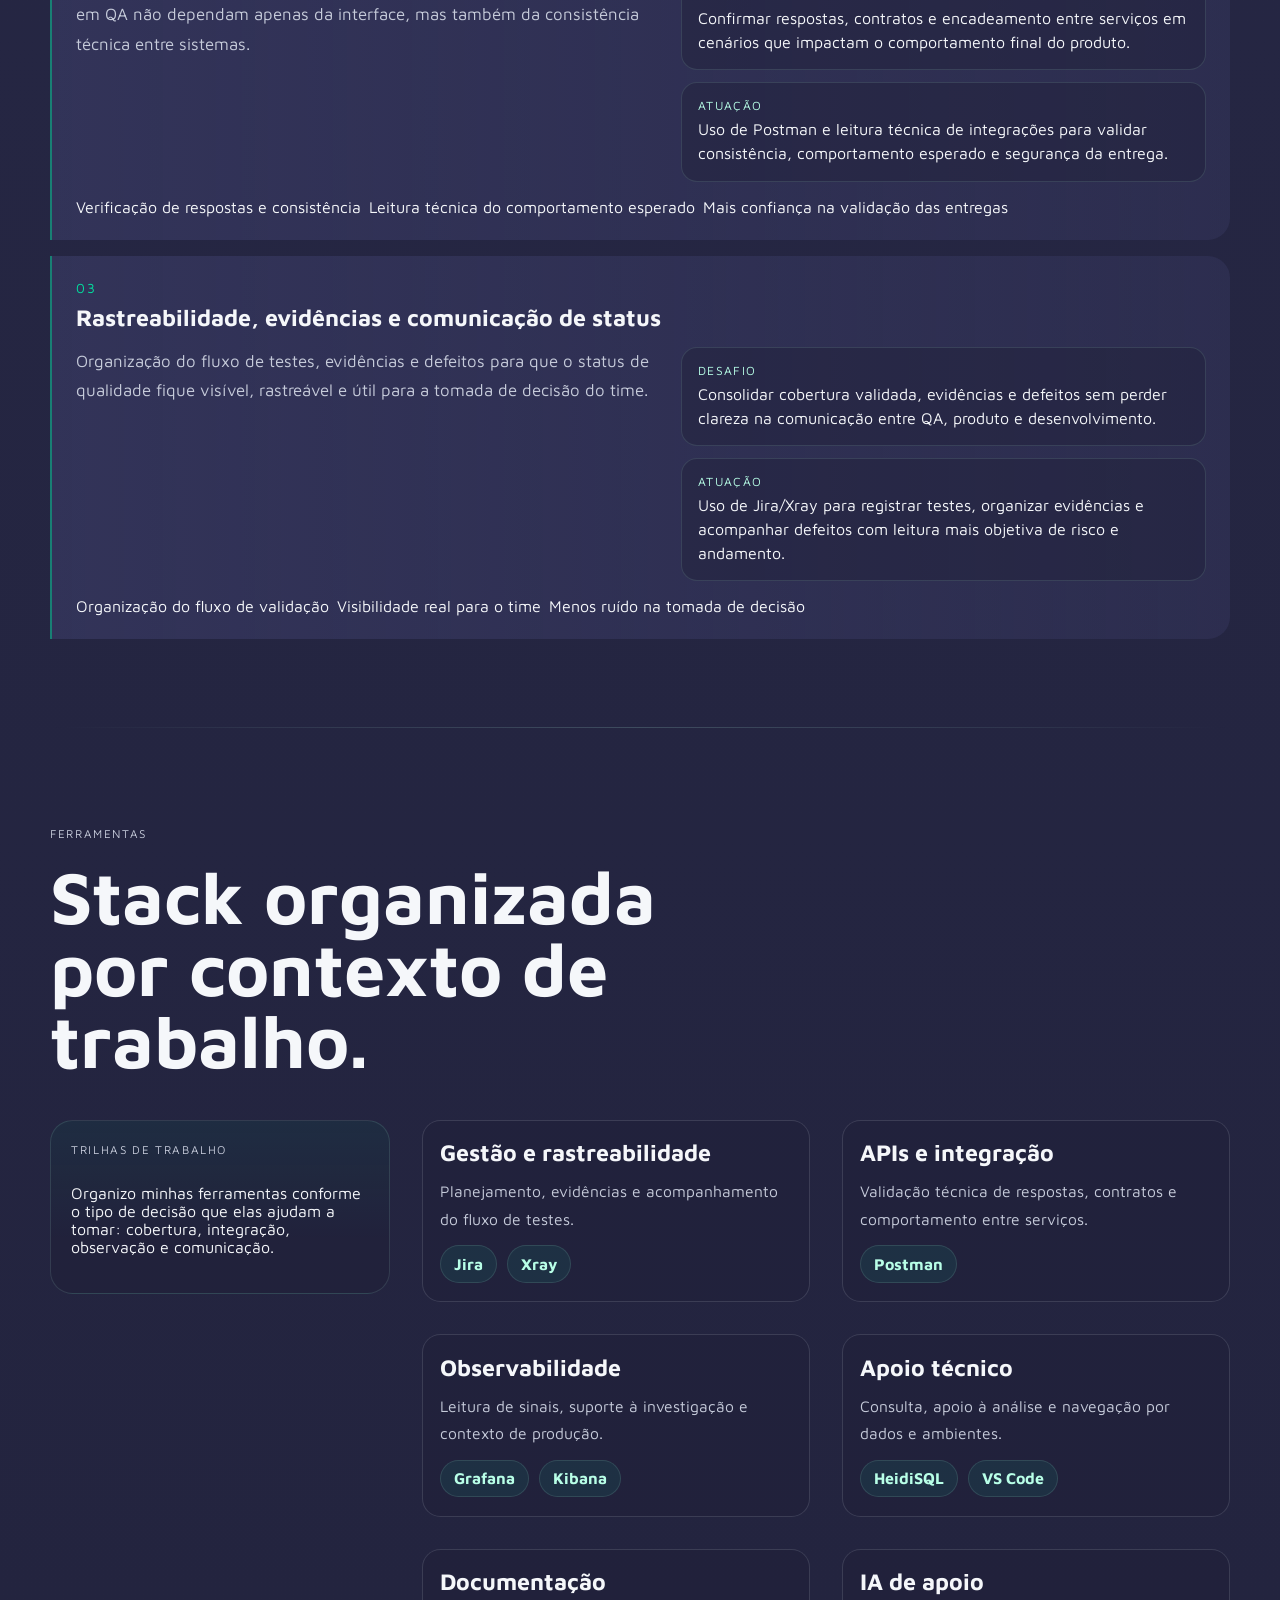
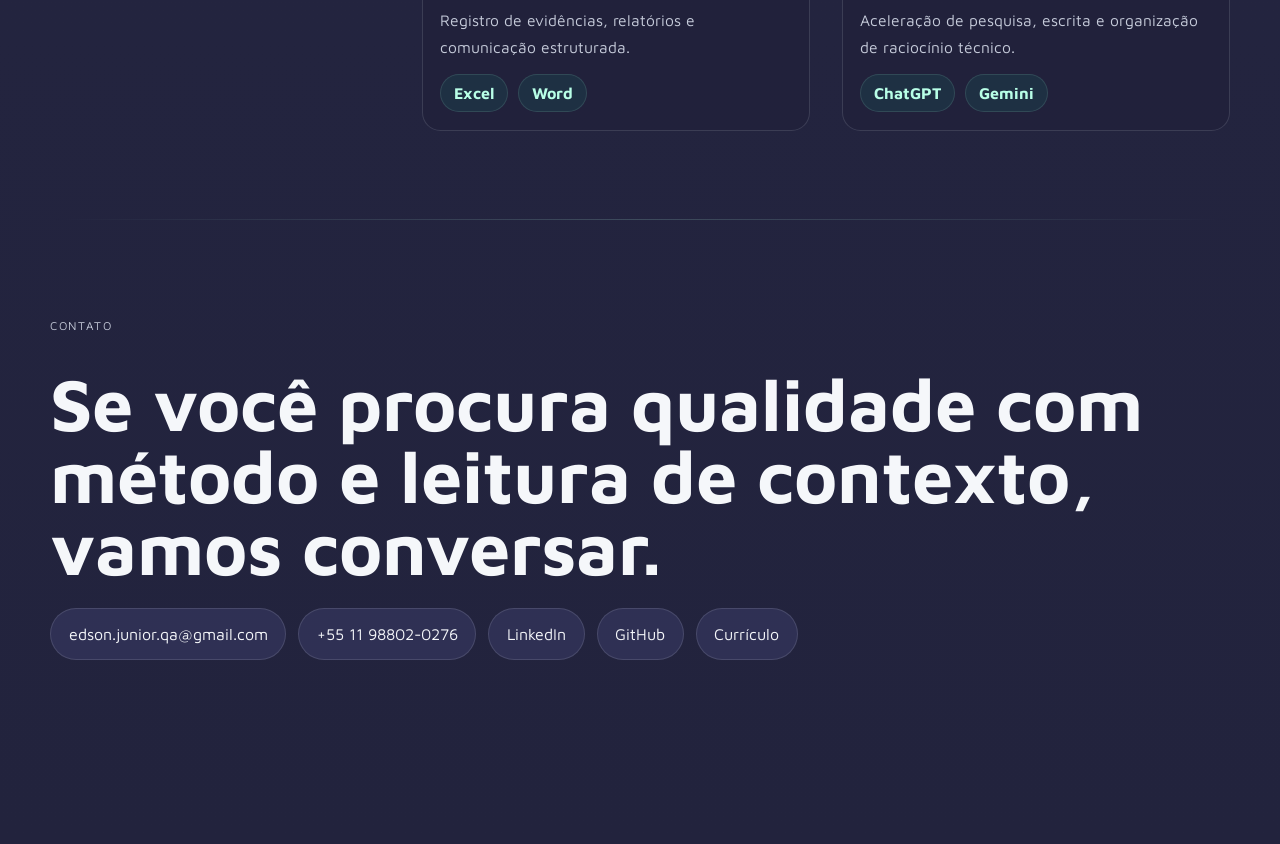
==== commit 65100fdf: "refactor(frontend): modulariza estilos por responsabilidade" ====
--- a/frontend/index.html
+++ b/frontend/index.html
@@ -25,7 +25,17 @@
     <link rel="icon" href="./assets/images/favicon.svg" type="image/svg+xml" />
     <link rel="stylesheet" href="./assets/styles/tokens.css" />
     <link rel="stylesheet" href="./assets/styles/base.css" />
-    <link rel="stylesheet" href="./assets/styles/sections.css" />
+    <link rel="stylesheet" href="./assets/styles/navigation.css" />
+    <link rel="stylesheet" href="./assets/styles/components.css" />
+    <link rel="stylesheet" href="./assets/styles/motion.css" />
+    <link rel="stylesheet" href="./assets/styles/hero.css" />
+    <link rel="stylesheet" href="./assets/styles/hero-motion.css" />
+    <link rel="stylesheet" href="./assets/styles/about.css" />
+    <link rel="stylesheet" href="./assets/styles/specialties.css" />
+    <link rel="stylesheet" href="./assets/styles/cases.css" />
+    <link rel="stylesheet" href="./assets/styles/toolkit.css" />
+    <link rel="stylesheet" href="./assets/styles/contact.css" />
+    <link rel="stylesheet" href="./assets/styles/responsive.css" />
     <script defer src="./assets/js/main.js"></script>
   </head>
   <body>
--- a/frontend/assets/styles/base.css
+++ b/frontend/assets/styles/base.css
@@ -109,317 +109,3 @@
   );
   pointer-events: none;
 }
-
-.site-header {
-  position: sticky;
-  top: 0;
-  z-index: 20;
-  width: 100vw;
-  margin-left: calc(50% - 50vw);
-  padding: 0.85rem 1.5rem;
-  backdrop-filter: blur(18px);
-}
-
-.site-header::before {
-  content: "";
-  position: absolute;
-  inset: 0;
-  background:
-    linear-gradient(90deg, rgba(37, 38, 68, 0.94), rgba(44, 45, 78, 0.9) 55%, rgba(41, 68, 93, 0.92));
-  border-bottom: 1px solid rgba(184, 255, 231, 0.08);
-  z-index: -1;
-}
-
-.site-header__inner {
-  width: min(1180px, calc(100vw - 2rem));
-  margin: 0 auto;
-  display: flex;
-  align-items: center;
-  justify-content: space-between;
-  gap: var(--space-4);
-}
-
-.brand {
-  display: flex;
-  align-items: center;
-  gap: var(--space-3);
-}
-
-.brand__mark {
-  display: grid;
-  place-items: center;
-  width: 2.75rem;
-  height: 2.75rem;
-  border-radius: 18px;
-  background: linear-gradient(135deg, var(--primary), rgba(0, 212, 149, 0.72));
-  color: var(--surface-3);
-  font-weight: 800;
-}
-
-.brand__text {
-  display: flex;
-  flex-direction: column;
-  line-height: 1;
-}
-
-.brand__text strong {
-  font-size: 1rem;
-}
-
-.brand__text small,
-.eyebrow,
-.note-label {
-  color: var(--text-soft);
-  letter-spacing: 0.14em;
-  text-transform: uppercase;
-  font-size: 0.73rem;
-}
-
-.site-nav {
-  display: flex;
-  align-items: center;
-  gap: var(--space-5);
-}
-
-.site-nav a {
-  position: relative;
-  color: var(--text-soft);
-  transition: color var(--transition);
-}
-
-.site-nav a::after {
-  content: "";
-  position: absolute;
-  left: 0;
-  bottom: -0.45rem;
-  width: 100%;
-  height: 2px;
-  background: var(--primary);
-  transform: scaleX(0);
-  transform-origin: left;
-  transition: transform var(--transition);
-}
-
-.site-nav a:hover,
-.site-nav a.is-active {
-  color: var(--text);
-}
-
-.site-nav a:hover::after,
-.site-nav a.is-active::after {
-  transform: scaleX(1);
-}
-
-.site-nav a:focus-visible::after {
-  transform: scaleX(1);
-}
-
-.menu-toggle {
-  display: none;
-  border: 1px solid var(--border);
-  border-radius: var(--radius-pill);
-  padding: 0.75rem 1rem;
-  background: rgba(52, 53, 91, 0.9);
-  color: var(--text);
-}
-
-.section-heading {
-  display: grid;
-  gap: var(--space-2);
-  max-width: 44rem;
-  margin-bottom: clamp(1.75rem, 4vw, 2.75rem);
-}
-
-.section-heading h2,
-.hero h1,
-.contact__intro h2 {
-  margin: 0;
-  line-height: 0.98;
-  font-size: clamp(2.2rem, 7vw, 4.6rem);
-}
-
-.hero h1 span {
-  color: var(--primary);
-}
-
-.button {
-  display: inline-flex;
-  align-items: center;
-  justify-content: center;
-  min-height: 3.35rem;
-  padding: 0 1.35rem;
-  border-radius: var(--radius-pill);
-  border: 1px solid transparent;
-  transition:
-    transform 260ms cubic-bezier(0.22, 1, 0.36, 1),
-    background var(--transition),
-    border-color var(--transition),
-    box-shadow var(--transition);
-}
-
-.button:hover {
-  transform: translateY(-2px);
-}
-
-.button:focus-visible,
-.icon-link:focus-visible,
-.menu-toggle:focus-visible,
-.contact__panel a:focus-visible {
-  box-shadow: 0 0 0 4px rgba(184, 255, 231, 0.2);
-}
-
-.button--primary {
-  background: var(--primary);
-  color: var(--surface-3);
-  font-weight: 800;
-}
-
-.button--ghost {
-  border-color: var(--border);
-  color: var(--text);
-  background: rgba(52, 53, 91, 0.48);
-}
-
-.icon-link {
-  display: inline-grid;
-  place-items: center;
-  width: 3.35rem;
-  height: 3.35rem;
-  border: 1px solid var(--border);
-  border-radius: 50%;
-  background: rgba(52, 53, 91, 0.48);
-  color: var(--text-soft);
-  transition:
-    transform 260ms cubic-bezier(0.22, 1, 0.36, 1),
-    border-color var(--transition),
-    color var(--transition),
-    background var(--transition),
-    box-shadow var(--transition);
-}
-
-.icon-link:hover {
-  transform: translateY(-2px);
-  color: var(--text);
-  border-color: rgba(0, 228, 161, 0.4);
-  background: rgba(0, 228, 161, 0.12);
-}
-
-.icon-link svg {
-  width: 1.25rem;
-  height: 1.25rem;
-}
-
-.icon-link--labelled {
-  width: auto;
-  padding-inline: 1rem 1.15rem;
-  grid-auto-flow: column;
-  gap: 0.55rem;
-  border-radius: var(--radius-pill);
-}
-
-.icon-link--labelled span {
-  font-weight: 700;
-  white-space: nowrap;
-}
-
-.icon-badge {
-  display: inline-grid;
-  place-items: center;
-  width: 3rem;
-  height: 3rem;
-  border-radius: 1rem;
-  background: rgba(0, 228, 161, 0.12);
-  color: var(--primary);
-  font-weight: 800;
-  font-size: 1.1rem;
-}
-
-.reveal {
-  opacity: 0;
-  transform: translateY(24px);
-  transition:
-    opacity 520ms cubic-bezier(0.22, 1, 0.36, 1),
-    transform 520ms cubic-bezier(0.22, 1, 0.36, 1);
-}
-
-.reveal.is-visible {
-  opacity: 1;
-  transform: translateY(0);
-}
-
-.motion-ready .hero__copy.is-visible > * {
-  animation: fade-up 720ms cubic-bezier(0.22, 1, 0.36, 1) both;
-}
-
-.motion-ready .hero__copy.is-visible > *:nth-child(1) {
-  animation-delay: 80ms;
-}
-
-.motion-ready .hero__copy.is-visible > *:nth-child(2) {
-  animation-delay: 150ms;
-}
-
-.motion-ready .hero__copy.is-visible > *:nth-child(3) {
-  animation-delay: 220ms;
-}
-
-.motion-ready .hero__copy.is-visible > *:nth-child(4) {
-  animation-delay: 290ms;
-}
-
-.motion-ready .hero__copy.is-visible > *:nth-child(5) {
-  animation-delay: 360ms;
-}
-
-@keyframes fade-up {
-  from {
-    opacity: 0;
-    transform: translateY(20px);
-  }
-  to {
-    opacity: 1;
-    transform: translateY(0);
-  }
-}
-
-@media (max-width: 860px) {
-  .site-header {
-    padding-inline: 1rem;
-  }
-
-  .menu-toggle {
-    display: inline-flex;
-  }
-
-  .site-nav {
-    position: absolute;
-    top: calc(100% + 0.65rem);
-    right: 1rem;
-    left: 1rem;
-    display: none;
-    flex-direction: column;
-    align-items: flex-start;
-    gap: 1rem;
-    padding: 1rem;
-    border: 1px solid var(--border);
-    border-radius: 1.5rem;
-    background: rgba(44, 45, 78, 0.97);
-    box-shadow: var(--shadow-soft);
-  }
-
-  .site-nav.is-open {
-    display: flex;
-  }
-}
-
-@media (prefers-reduced-motion: reduce) {
-  html {
-    scroll-behavior: auto;
-  }
-
-  .reveal {
-    opacity: 1;
-    transform: none;
-    transition: none;
-  }
-}
--- a/frontend/assets/styles/navigation.css
+++ b/frontend/assets/styles/navigation.css
@@ -0,0 +1,112 @@
+.site-header {
+  position: sticky;
+  top: 0;
+  z-index: 20;
+  width: 100vw;
+  margin-left: calc(50% - 50vw);
+  padding: 0.85rem 1.5rem;
+  backdrop-filter: blur(18px);
+}
+
+.site-header::before {
+  content: "";
+  position: absolute;
+  inset: 0;
+  background:
+    linear-gradient(90deg, rgba(37, 38, 68, 0.94), rgba(44, 45, 78, 0.9) 55%, rgba(41, 68, 93, 0.92));
+  border-bottom: 1px solid rgba(184, 255, 231, 0.08);
+  z-index: -1;
+}
+
+.site-header__inner {
+  width: min(1180px, calc(100vw - 2rem));
+  margin: 0 auto;
+  display: flex;
+  align-items: center;
+  justify-content: space-between;
+  gap: var(--space-4);
+}
+
+.brand {
+  display: flex;
+  align-items: center;
+  gap: var(--space-3);
+}
+
+.brand__mark {
+  display: grid;
+  place-items: center;
+  width: 2.75rem;
+  height: 2.75rem;
+  border-radius: 18px;
+  background: linear-gradient(135deg, var(--primary), rgba(0, 212, 149, 0.72));
+  color: var(--surface-3);
+  font-weight: 800;
+}
+
+.brand__text {
+  display: flex;
+  flex-direction: column;
+  line-height: 1;
+}
+
+.brand__text strong {
+  font-size: 1rem;
+}
+
+.brand__text small,
+.eyebrow,
+.note-label {
+  color: var(--text-soft);
+  letter-spacing: 0.14em;
+  text-transform: uppercase;
+  font-size: 0.73rem;
+}
+
+.site-nav {
+  display: flex;
+  align-items: center;
+  gap: var(--space-5);
+}
+
+.site-nav a {
+  position: relative;
+  color: var(--text-soft);
+  transition: color var(--transition);
+}
+
+.site-nav a::after {
+  content: "";
+  position: absolute;
+  left: 0;
+  bottom: -0.45rem;
+  width: 100%;
+  height: 2px;
+  background: var(--primary);
+  transform: scaleX(0);
+  transform-origin: left;
+  transition: transform var(--transition);
+}
+
+.site-nav a:hover,
+.site-nav a.is-active {
+  color: var(--text);
+}
+
+.site-nav a:hover::after,
+.site-nav a.is-active::after {
+  transform: scaleX(1);
+}
+
+.site-nav a:focus-visible::after {
+  transform: scaleX(1);
+}
+
+.menu-toggle {
+  display: none;
+  border: 1px solid var(--border);
+  border-radius: var(--radius-pill);
+  padding: 0.75rem 1rem;
+  background: rgba(52, 53, 91, 0.9);
+  color: var(--text);
+}
--- a/frontend/assets/styles/components.css
+++ b/frontend/assets/styles/components.css
@@ -0,0 +1,110 @@
+.section-heading {
+  display: grid;
+  gap: var(--space-2);
+  max-width: 44rem;
+  margin-bottom: clamp(1.75rem, 4vw, 2.75rem);
+}
+
+.section-heading h2,
+.hero h1,
+.contact__intro h2 {
+  margin: 0;
+  line-height: 0.98;
+  font-size: clamp(2.2rem, 7vw, 4.6rem);
+}
+
+.hero h1 span {
+  color: var(--primary);
+}
+
+.button {
+  display: inline-flex;
+  align-items: center;
+  justify-content: center;
+  min-height: 3.35rem;
+  padding: 0 1.35rem;
+  border-radius: var(--radius-pill);
+  border: 1px solid transparent;
+  transition:
+    transform 260ms cubic-bezier(0.22, 1, 0.36, 1),
+    background var(--transition),
+    border-color var(--transition),
+    box-shadow var(--transition);
+}
+
+.button:hover {
+  transform: translateY(-2px);
+}
+
+.button:focus-visible,
+.icon-link:focus-visible,
+.menu-toggle:focus-visible,
+.contact__panel a:focus-visible {
+  box-shadow: 0 0 0 4px rgba(184, 255, 231, 0.2);
+}
+
+.button--primary {
+  background: var(--primary);
+  color: var(--surface-3);
+  font-weight: 800;
+}
+
+.button--ghost {
+  border-color: var(--border);
+  color: var(--text);
+  background: rgba(52, 53, 91, 0.48);
+}
+
+.icon-link {
+  display: inline-grid;
+  place-items: center;
+  width: 3.35rem;
+  height: 3.35rem;
+  border: 1px solid var(--border);
+  border-radius: 50%;
+  background: rgba(52, 53, 91, 0.48);
+  color: var(--text-soft);
+  transition:
+    transform 260ms cubic-bezier(0.22, 1, 0.36, 1),
+    border-color var(--transition),
+    color var(--transition),
+    background var(--transition),
+    box-shadow var(--transition);
+}
+
+.icon-link:hover {
+  transform: translateY(-2px);
+  color: var(--text);
+  border-color: rgba(0, 228, 161, 0.4);
+  background: rgba(0, 228, 161, 0.12);
+}
+
+.icon-link svg {
+  width: 1.25rem;
+  height: 1.25rem;
+}
+
+.icon-link--labelled {
+  width: auto;
+  padding-inline: 1rem 1.15rem;
+  grid-auto-flow: column;
+  gap: 0.55rem;
+  border-radius: var(--radius-pill);
+}
+
+.icon-link--labelled span {
+  font-weight: 700;
+  white-space: nowrap;
+}
+
+.icon-badge {
+  display: inline-grid;
+  place-items: center;
+  width: 3rem;
+  height: 3rem;
+  border-radius: 1rem;
+  background: rgba(0, 228, 161, 0.12);
+  color: var(--primary);
+  font-weight: 800;
+  font-size: 1.1rem;
+}
--- a/frontend/assets/styles/motion.css
+++ b/frontend/assets/styles/motion.css
@@ -0,0 +1,89 @@
+.reveal {
+  opacity: 0;
+  transform: translateY(24px);
+  transition:
+    opacity 520ms cubic-bezier(0.22, 1, 0.36, 1),
+    transform 520ms cubic-bezier(0.22, 1, 0.36, 1);
+}
+
+.reveal.is-visible {
+  opacity: 1;
+  transform: translateY(0);
+}
+
+.motion-ready .hero__copy.is-visible > * {
+  animation: fade-up 720ms cubic-bezier(0.22, 1, 0.36, 1) both;
+}
+
+.motion-ready .hero__copy.is-visible > *:nth-child(1) {
+  animation-delay: 80ms;
+}
+
+.motion-ready .hero__copy.is-visible > *:nth-child(2) {
+  animation-delay: 150ms;
+}
+
+.motion-ready .hero__copy.is-visible > *:nth-child(3) {
+  animation-delay: 220ms;
+}
+
+.motion-ready .hero__copy.is-visible > *:nth-child(4) {
+  animation-delay: 290ms;
+}
+
+.motion-ready .hero__copy.is-visible > *:nth-child(5) {
+  animation-delay: 360ms;
+}
+
+@keyframes fade-up {
+  from {
+    opacity: 0;
+    transform: translateY(20px);
+  }
+  to {
+    opacity: 1;
+    transform: translateY(0);
+  }
+}
+
+@media (max-width: 860px) {
+  .site-header {
+    padding-inline: 1rem;
+  }
+
+  .menu-toggle {
+    display: inline-flex;
+  }
+
+  .site-nav {
+    position: absolute;
+    top: calc(100% + 0.65rem);
+    right: 1rem;
+    left: 1rem;
+    display: none;
+    flex-direction: column;
+    align-items: flex-start;
+    gap: 1rem;
+    padding: 1rem;
+    border: 1px solid var(--border);
+    border-radius: 1.5rem;
+    background: rgba(44, 45, 78, 0.97);
+    box-shadow: var(--shadow-soft);
+  }
+
+  .site-nav.is-open {
+    display: flex;
+  }
+}
+
+@media (prefers-reduced-motion: reduce) {
+  html {
+    scroll-behavior: auto;
+  }
+
+  .reveal {
+    opacity: 1;
+    transform: none;
+    transition: none;
+  }
+}
--- a/frontend/assets/styles/hero.css
+++ b/frontend/assets/styles/hero.css
@@ -0,0 +1,255 @@
+.hero {
+  display: grid;
+  grid-template-columns: 1.1fr 0.9fr;
+  gap: clamp(2.5rem, 5vw, 4.5rem);
+  align-items: center;
+  min-height: calc(100vh - 6.25rem);
+}
+
+.hero__copy,
+.hero__visual,
+.about__story,
+.about__panel,
+.contact__intro {
+  display: grid;
+  gap: var(--space-5);
+}
+
+.hero__summary,
+.about p,
+.case-card p,
+.specialty p,
+.toolkit__grid p {
+  margin: 0;
+  color: var(--text-soft);
+  font-size: 1.05rem;
+  line-height: 1.75;
+}
+
+.hero__actions,
+.contact__panel {
+  display: flex;
+  flex-wrap: wrap;
+  gap: var(--space-3);
+}
+
+.hero__signals {
+  display: grid;
+  gap: var(--space-3);
+  padding: 0;
+  margin: 0;
+  list-style: none;
+}
+
+.hero__signals li {
+  position: relative;
+  padding-left: 1.2rem;
+  color: var(--text-soft);
+}
+
+.hero__signals li::before {
+  content: "";
+  position: absolute;
+  left: 0;
+  top: 0.7rem;
+  width: 0.45rem;
+  height: 0.45rem;
+  border-radius: 50%;
+  background: var(--primary);
+}
+
+.hero__visual {
+  position: relative;
+  display: grid;
+  gap: var(--space-4);
+  justify-items: end;
+  --pointer-x: 0;
+  --pointer-y: 0;
+}
+
+.hero__copy {
+  max-width: 39rem;
+  transform: translateY(calc(var(--scroll-y) * 0.018));
+}
+
+.portrait-frame {
+  position: relative;
+  width: min(32rem, 100%);
+  padding: 1rem;
+  border: 1px solid rgba(184, 255, 231, 0.14);
+  border-radius: 3rem 3rem 8rem 3rem;
+  background: linear-gradient(180deg, rgba(52, 53, 91, 0.86), rgba(31, 32, 55, 0.96));
+  box-shadow: var(--shadow-strong);
+  transition:
+    transform 320ms cubic-bezier(0.22, 1, 0.36, 1),
+    box-shadow 320ms ease;
+  will-change: transform;
+}
+
+.portrait-frame::before {
+  content: "";
+  position: absolute;
+  inset: 1rem;
+  border-radius: 2.5rem 2.5rem 7rem 2.5rem;
+  background:
+    linear-gradient(135deg, rgba(0, 228, 161, 0.14), transparent 50%),
+    rgba(255, 255, 255, 0.02);
+}
+
+.portrait-frame__halo {
+  position: absolute;
+  inset: auto auto 4rem -2.5rem;
+  width: 10rem;
+  height: 10rem;
+  border: 1px solid rgba(0, 228, 161, 0.32);
+  border-radius: 50%;
+  transition: transform 320ms cubic-bezier(0.22, 1, 0.36, 1);
+}
+
+.portrait-frame img {
+  position: relative;
+  z-index: 1;
+  width: 100%;
+  aspect-ratio: 0.86;
+  object-fit: cover;
+  border-radius: 2.2rem 2.2rem 6rem 2.2rem;
+}
+
+.floating-note {
+  display: grid;
+  gap: var(--space-1);
+  max-width: 16rem;
+  padding: 0.85rem 1rem;
+  border: 1px solid var(--border);
+  border-radius: 1.25rem;
+  background: rgba(37, 38, 68, 0.88);
+  box-shadow: var(--shadow-soft);
+  transition:
+    transform 260ms cubic-bezier(0.22, 1, 0.36, 1),
+    border-color 260ms ease,
+    background 260ms ease;
+}
+
+.floating-note strong {
+  font-size: 0.95rem;
+}
+
+.hero__notes {
+  display: grid;
+  grid-template-columns: repeat(2, minmax(0, 1fr));
+  gap: var(--space-3);
+  width: min(32rem, 100%);
+}
+
+.proof-strip {
+  display: grid;
+  grid-template-columns: minmax(14rem, 0.62fr) repeat(3, minmax(0, 1fr));
+  gap: 0;
+  width: 100vw;
+  margin-left: calc(50% - 50vw);
+  padding: 0 clamp(1rem, 3vw, 2rem);
+  border-top: 1px solid rgba(184, 255, 231, 0.1);
+  border-bottom: 1px solid rgba(184, 255, 231, 0.1);
+  background:
+    linear-gradient(90deg, rgba(22, 113, 103, 0.24), rgba(42, 58, 86, 0.28) 28%, rgba(44, 45, 78, 0.94));
+  margin-top: clamp(0.75rem, 2vw, 1.5rem);
+  align-items: stretch;
+  transform: translateY(calc(var(--scroll-y) * 0.01));
+}
+
+.proof-strip__intro,
+.proof-strip article {
+  min-height: 100%;
+  padding: 1.35rem 1.4rem;
+  border-right: 1px solid rgba(184, 255, 231, 0.08);
+}
+
+.proof-strip__intro {
+  display: grid;
+  align-content: center;
+  gap: var(--space-3);
+  background:
+    radial-gradient(circle at top left, rgba(0, 228, 161, 0.12), transparent 35%),
+    rgba(31, 54, 73, 0.84);
+}
+
+.proof-strip__intro strong {
+  font-size: clamp(1rem, 1.8vw, 1.25rem);
+  line-height: 1.35;
+}
+
+.proof-strip article {
+  display: grid;
+  align-content: center;
+  gap: var(--space-2);
+  background: rgba(52, 53, 91, 0.76);
+}
+
+.proof-strip article:last-child {
+  border-right: 0;
+}
+
+.proof-strip__badge {
+  display: inline-grid;
+  place-items: center;
+  width: 2.35rem;
+  height: 2.35rem;
+  border-radius: 50%;
+  border: 1px solid rgba(184, 255, 231, 0.16);
+  background: rgba(0, 228, 161, 0.08);
+  color: var(--primary-soft);
+}
+
+.proof-strip__badge svg {
+  width: 1.05rem;
+  height: 1.05rem;
+}
+
+.proof-strip span,
+.case-index {
+  color: var(--primary);
+  font-size: 0.85rem;
+  letter-spacing: 0.12em;
+  text-transform: uppercase;
+}
+
+.proof-strip strong {
+  line-height: 1.4;
+  font-size: 1.02rem;
+}
+
+.proof-strip p {
+  margin: 0;
+  color: var(--text-soft);
+  line-height: 1.55;
+  font-size: 0.9rem;
+}
+
+.proof-strip article,
+.specialty,
+.case-card,
+.toolkit__grid article,
+.about__highlights article,
+.about__panel {
+  transition:
+    transform 280ms cubic-bezier(0.22, 1, 0.36, 1),
+    border-color 280ms ease,
+    box-shadow 280ms ease,
+    background 280ms ease;
+}
+
+.proof-strip article:hover,
+.specialty:hover,
+.case-card:hover,
+.toolkit__grid article:hover,
+.about__highlights article:hover {
+  transform: translateY(-5px);
+  border-color: rgba(184, 255, 231, 0.2);
+  box-shadow: 0 20px 36px rgba(8, 10, 23, 0.18);
+}
+
+.toolkit__grid article:hover li,
+.case-card:hover li {
+  border-color: rgba(184, 255, 231, 0.2);
+  background: rgba(0, 228, 161, 0.1);
+}
--- a/frontend/assets/styles/hero-motion.css
+++ b/frontend/assets/styles/hero-motion.css
@@ -0,0 +1,83 @@
+.motion-ready .hero__visual.is-visible .portrait-frame {
+  animation: hero-float 7s ease-in-out infinite;
+  transform: translate3d(
+    calc(var(--pointer-x) * -10px),
+    calc(var(--pointer-y) * -10px + var(--scroll-y) * 0.012),
+    0
+  );
+}
+
+.motion-ready .hero__visual.is-visible .portrait-frame__halo {
+  animation: halo-drift 9s ease-in-out infinite;
+  transform: translate3d(
+    calc(var(--pointer-x) * 14px),
+    calc(var(--pointer-y) * 12px),
+    0
+  );
+}
+
+.motion-ready .hero__visual.is-visible .floating-note:nth-child(1) {
+  animation: note-float-a 6s ease-in-out infinite;
+}
+
+.motion-ready .hero__visual.is-visible .floating-note:nth-child(2) {
+  animation: note-float-b 6.8s ease-in-out infinite;
+}
+
+@keyframes hero-float {
+  0%,
+  100% {
+    transform: translate3d(
+      calc(var(--pointer-x) * -10px),
+      calc(var(--pointer-y) * -10px + var(--scroll-y) * 0.012),
+      0
+    );
+  }
+  50% {
+    transform: translate3d(
+      calc(var(--pointer-x) * -10px),
+      calc(var(--pointer-y) * -10px - 10px + var(--scroll-y) * 0.012),
+      0
+    );
+  }
+}
+
+@keyframes halo-drift {
+  0%,
+  100% {
+    opacity: 0.55;
+    transform: translate3d(
+      calc(var(--pointer-x) * 14px),
+      calc(var(--pointer-y) * 12px),
+      0
+    ) scale(1);
+  }
+  50% {
+    opacity: 1;
+    transform: translate3d(
+      calc(var(--pointer-x) * 14px + 6px),
+      calc(var(--pointer-y) * 12px - 8px),
+      0
+    ) scale(1.06);
+  }
+}
+
+@keyframes note-float-a {
+  0%,
+  100% {
+    transform: translateY(0);
+  }
+  50% {
+    transform: translateY(-7px);
+  }
+}
+
+@keyframes note-float-b {
+  0%,
+  100% {
+    transform: translateY(0);
+  }
+  50% {
+    transform: translateY(7px);
+  }
+}
--- a/frontend/assets/styles/about.css
+++ b/frontend/assets/styles/about.css
@@ -0,0 +1,148 @@
+.about__grid,
+.toolkit__grid {
+  display: grid;
+  grid-template-columns: 1.1fr 0.9fr;
+  gap: var(--space-6);
+  align-items: start;
+}
+
+.about {
+  position: relative;
+}
+
+.about::before {
+  content: "";
+  position: absolute;
+  inset: 0 0 auto;
+  height: 1px;
+  background: linear-gradient(90deg, transparent, rgba(184, 255, 231, 0.1), transparent);
+  pointer-events: none;
+}
+
+.hero + .proof-strip::before,
+.proof-strip + .about::before {
+  opacity: 0.78;
+}
+
+.proof-strip + .about::before {
+  top: 1.6rem;
+}
+
+.about__content {
+  gap: var(--space-5);
+  max-width: 42rem;
+}
+
+.about__heading {
+  grid-column: 1;
+  grid-row: 1;
+  max-width: 38rem;
+  margin-bottom: 0;
+  align-self: end;
+}
+
+.about__heading h2 {
+  font-size: clamp(2.25rem, 5.8vw, 4.4rem);
+  max-width: 12ch;
+}
+
+.about__story {
+  grid-column: 1;
+  grid-row: 2;
+  max-width: 42rem;
+}
+
+.about__highlights {
+  grid-column: 1;
+  grid-row: 3;
+  display: grid;
+  grid-template-columns: repeat(2, minmax(0, 1fr));
+  gap: var(--space-4);
+}
+
+.about__highlights article {
+  display: grid;
+  gap: var(--space-2);
+  padding: 1.15rem 1.2rem;
+  border: 1px solid rgba(184, 255, 231, 0.12);
+  border-radius: 1.25rem;
+  background:
+    linear-gradient(180deg, rgba(0, 228, 161, 0.06), transparent 65%),
+    rgba(31, 32, 55, 0.46);
+}
+
+.about__highlights span {
+  color: var(--text-soft);
+  letter-spacing: 0.12em;
+  text-transform: uppercase;
+  font-size: 0.76rem;
+}
+
+.about__highlights strong {
+  line-height: 1.45;
+}
+
+.about__panel {
+  grid-column: 2;
+  grid-row: 1 / span 3;
+  max-width: 31rem;
+  padding: var(--space-5);
+  border: 1px solid var(--border);
+  border-radius: var(--radius-lg);
+  background:
+    radial-gradient(circle at top right, rgba(0, 228, 161, 0.08), transparent 28%),
+    rgba(31, 32, 55, 0.88);
+  align-content: start;
+  justify-self: end;
+  box-shadow: var(--shadow-soft);
+  transform: translateY(calc(var(--scroll-y) * -0.008));
+}
+
+.about__panel img {
+  width: 100%;
+  max-width: none;
+  aspect-ratio: 1.18;
+  object-fit: cover;
+  object-position: center top;
+  border-radius: 1.6rem;
+}
+
+.about__panel-intro {
+  display: grid;
+  gap: var(--space-2);
+}
+
+.about__panel-intro strong {
+  font-size: 1.25rem;
+  line-height: 1.3;
+}
+
+.about__panel dl {
+  display: grid;
+  gap: 0;
+  margin: 0;
+}
+
+.about__panel dl > div {
+  padding: 1rem 0;
+  border-top: 1px solid rgba(198, 203, 218, 0.12);
+}
+
+.about__panel dl > div:first-child {
+  padding-top: 0.35rem;
+  border-top: 0;
+}
+
+.about__panel dt {
+  color: var(--text-soft);
+  font-size: 0.82rem;
+  letter-spacing: 0.12em;
+  text-transform: uppercase;
+  margin-bottom: 0.45rem;
+}
+
+.about__panel dd {
+  margin: 0;
+  font-weight: 700;
+  line-height: 1.35;
+}
--- a/frontend/assets/styles/specialties.css
+++ b/frontend/assets/styles/specialties.css
@@ -0,0 +1,32 @@
+.specialties__grid {
+  display: grid;
+  grid-template-columns: 1.1fr 0.9fr 0.9fr;
+  gap: var(--space-4);
+  align-items: stretch;
+}
+
+.specialty {
+  display: grid;
+  gap: var(--space-4);
+  padding: var(--space-5);
+  border: 1px solid var(--border);
+  border-radius: var(--radius-lg);
+  background: rgba(44, 45, 78, 0.9);
+  min-height: 15rem;
+}
+
+.specialty h3,
+.case-card h3,
+.toolkit__grid h3 {
+  margin: 0;
+  font-size: 1.45rem;
+}
+
+.specialty--tall {
+  grid-row: span 2;
+  background: linear-gradient(180deg, rgba(0, 228, 161, 0.12), rgba(44, 45, 78, 0.92));
+}
+
+.specialty--wide {
+  grid-column: span 2;
+}
--- a/frontend/assets/styles/cases.css
+++ b/frontend/assets/styles/cases.css
@@ -0,0 +1,64 @@
+.case-list {
+  display: grid;
+  gap: var(--space-4);
+}
+
+.case-card {
+  display: grid;
+  gap: var(--space-4);
+  padding: var(--space-5);
+  border-left: 2px solid rgba(0, 228, 161, 0.45);
+  background: linear-gradient(90deg, rgba(52, 53, 91, 0.9), rgba(52, 53, 91, 0.55));
+  border-radius: 0 var(--radius-md) var(--radius-md) 0;
+}
+
+.case-card header {
+  display: grid;
+  gap: var(--space-2);
+}
+
+.case-card__body {
+  display: grid;
+  grid-template-columns: minmax(0, 1.05fr) minmax(18rem, 0.95fr);
+  gap: var(--space-5);
+  align-items: start;
+}
+
+.case-card__details {
+  display: grid;
+  gap: var(--space-3);
+  margin: 0;
+}
+
+.case-card__details > div {
+  display: grid;
+  gap: var(--space-1);
+  padding: 0.95rem 1rem;
+  border: 1px solid rgba(184, 255, 231, 0.12);
+  border-radius: 1rem;
+  background: rgba(31, 32, 55, 0.42);
+}
+
+.case-card__details dt {
+  color: var(--primary-soft);
+  font-size: 0.76rem;
+  letter-spacing: 0.12em;
+  text-transform: uppercase;
+}
+
+.case-card__details dd {
+  margin: 0;
+  color: var(--text);
+  line-height: 1.5;
+}
+
+.case-card ul {
+  display: flex;
+  flex-wrap: wrap;
+  gap: var(--space-2);
+  padding: 0;
+  margin: 0;
+  list-style: none;
+}
+
+.case-card li,
--- a/frontend/assets/styles/toolkit.css
+++ b/frontend/assets/styles/toolkit.css
@@ -0,0 +1,59 @@
+.toolkit__grid div {
+  padding: 0.75rem 0.9rem;
+  border: 1px solid var(--border);
+  border-radius: 1rem;
+  background: rgba(31, 32, 55, 0.5);
+}
+
+.toolkit__grid {
+  grid-template-columns: repeat(2, minmax(0, 1fr));
+}
+
+.toolkit__layout {
+  display: grid;
+  grid-template-columns: minmax(16rem, 0.42fr) minmax(0, 1fr);
+  gap: var(--space-6);
+  align-items: start;
+}
+
+.toolkit__intro {
+  display: grid;
+  gap: var(--space-3);
+  padding: 1.35rem 1.25rem;
+  border: 1px solid rgba(184, 255, 231, 0.12);
+  border-radius: 1.4rem;
+  background:
+    linear-gradient(180deg, rgba(0, 228, 161, 0.06), transparent 70%),
+    rgba(31, 32, 55, 0.46);
+}
+
+.toolkit__grid article {
+  display: grid;
+  gap: var(--space-3);
+  padding: 1.15rem 1.1rem;
+  border: 1px solid var(--border);
+  border-radius: 1.15rem;
+  background: rgba(31, 32, 55, 0.4);
+}
+
+.toolkit__grid article p {
+  font-size: 0.98rem;
+}
+
+.toolkit__grid article ul {
+  display: flex;
+  flex-wrap: wrap;
+  gap: 0.65rem;
+  padding: 0;
+  margin: 0;
+  list-style: none;
+}
+
+.toolkit__grid article li {
+  padding: 0.55rem 0.8rem;
+  border: 1px solid rgba(184, 255, 231, 0.12);
+  border-radius: var(--radius-pill);
+  background: rgba(0, 228, 161, 0.08);
+  color: var(--primary-soft);
+  font-weight: 700;
+}
--- a/frontend/assets/styles/contact.css
+++ b/frontend/assets/styles/contact.css
@@ -0,0 +1,50 @@
+.contact {
+  display: grid;
+  gap: var(--space-5);
+}
+
+.contact__panel a {
+  position: relative;
+  overflow: hidden;
+  padding: 1rem 1.1rem;
+  border: 1px solid var(--border);
+  border-radius: var(--radius-pill);
+  background: rgba(52, 53, 91, 0.78);
+  transition:
+    transform 260ms cubic-bezier(0.22, 1, 0.36, 1),
+    border-color 260ms ease,
+    background 260ms ease,
+    box-shadow 260ms ease,
+    color 260ms ease;
+}
+
+.contact__panel a::before {
+  content: "";
+  position: absolute;
+  inset: 0;
+  background: linear-gradient(
+    120deg,
+    transparent 0%,
+    rgba(184, 255, 231, 0.14) 45%,
+    transparent 100%
+  );
+  transform: translateX(-120%);
+  transition: transform 420ms cubic-bezier(0.22, 1, 0.36, 1);
+  pointer-events: none;
+}
+
+.contact__panel a:hover {
+  transform: translateY(-4px);
+  border-color: rgba(184, 255, 231, 0.26);
+  background: rgba(58, 60, 102, 0.96);
+  color: var(--text);
+  box-shadow: 0 18px 30px rgba(8, 10, 23, 0.22);
+}
+
+.contact__panel a:hover::before {
+  transform: translateX(120%);
+}
+
+.contact__panel a:focus-visible {
+  transform: translateY(-2px);
+}
--- a/frontend/assets/styles/responsive.css
+++ b/frontend/assets/styles/responsive.css
@@ -0,0 +1,117 @@
+@media (max-width: 1024px) {
+  .hero,
+  .about__grid,
+  .toolkit__layout,
+  .toolkit__grid,
+  .specialties__grid {
+    grid-template-columns: 1fr;
+  }
+
+  .hero {
+    min-height: auto;
+    padding-top: var(--space-7);
+  }
+
+  .hero__copy {
+    max-width: none;
+  }
+
+  .hero__copy,
+  .proof-strip,
+  .about__panel {
+    transform: none;
+  }
+
+  .hero__visual {
+    justify-items: stretch;
+  }
+
+  .motion-ready .hero__visual.is-visible .portrait-frame,
+  .motion-ready .hero__visual.is-visible .portrait-frame__halo,
+  .motion-ready .hero__visual.is-visible .floating-note {
+    animation: none;
+    transform: none;
+  }
+
+  .hero__notes {
+    grid-template-columns: 1fr;
+  }
+
+  .proof-strip {
+    grid-template-columns: 1fr;
+    width: auto;
+    margin-left: 0;
+    padding: 0;
+    border: 1px solid rgba(184, 255, 231, 0.12);
+    border-radius: var(--radius-lg);
+  }
+
+  .proof-strip__intro,
+  .proof-strip article {
+    border-right: 0;
+    border-bottom: 1px solid rgba(184, 255, 231, 0.08);
+  }
+
+  .proof-strip__intro,
+  .proof-strip article {
+    padding: 1.35rem 1.25rem;
+  }
+
+  .proof-strip article:last-child {
+    border-bottom: 0;
+  }
+
+  .about__heading h2,
+  .about__story {
+    max-width: none;
+  }
+
+  .about__heading,
+  .about__story,
+  .about__highlights,
+  .about__panel {
+    grid-column: auto;
+    grid-row: auto;
+  }
+
+  .about__panel {
+    max-width: none;
+    justify-self: stretch;
+  }
+
+  .about__highlights {
+    grid-template-columns: 1fr;
+  }
+
+  .case-card__body {
+    grid-template-columns: 1fr;
+  }
+
+  .specialty--tall,
+  .specialty--wide {
+    grid-row: auto;
+    grid-column: auto;
+  }
+}
+
+@media (max-width: 640px) {
+  .page-shell {
+    width: min(100vw - 2rem, 100%);
+  }
+
+  .section {
+    padding: var(--space-7) 0;
+  }
+
+  .portrait-frame {
+    border-radius: 2rem 2rem 4rem 2rem;
+  }
+
+  .portrait-frame img {
+    border-radius: 1.5rem 1.5rem 3.5rem 1.5rem;
+  }
+
+  .case-card ul {
+    flex-direction: column;
+  }
+}
